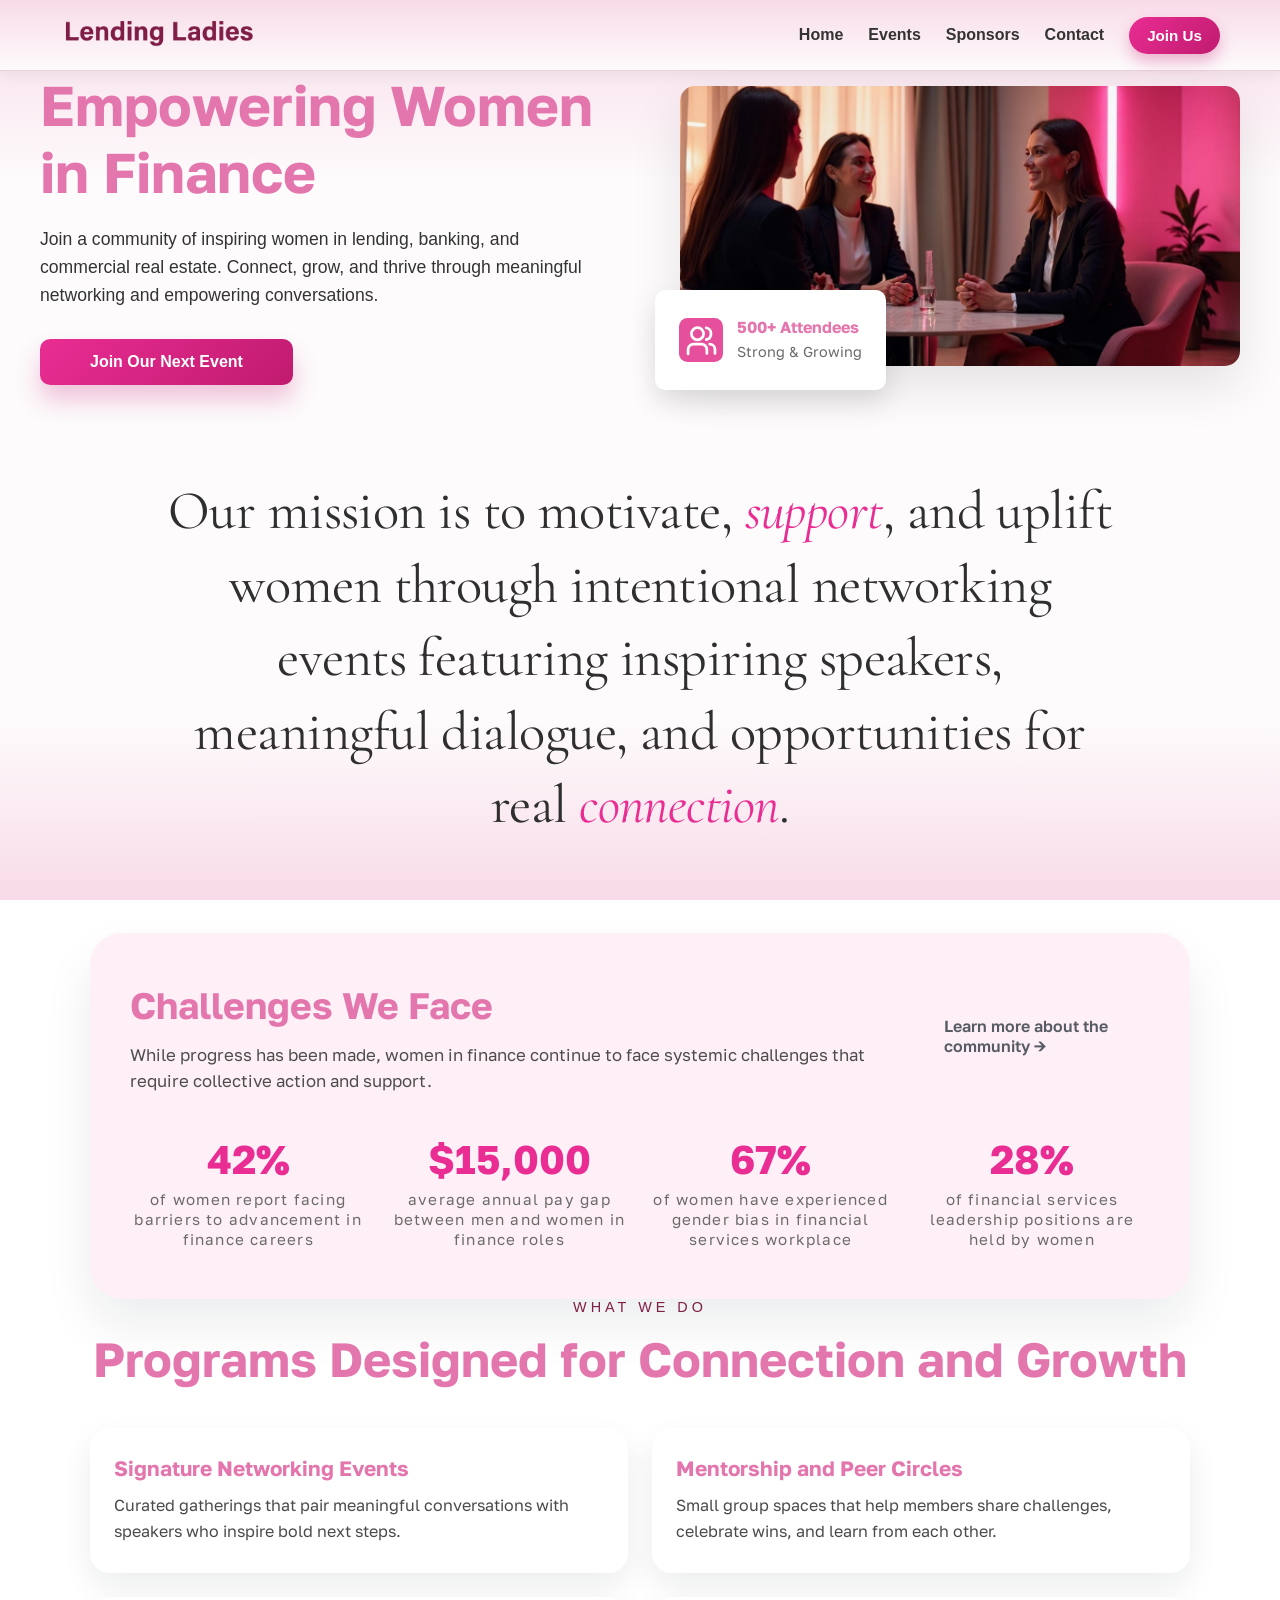
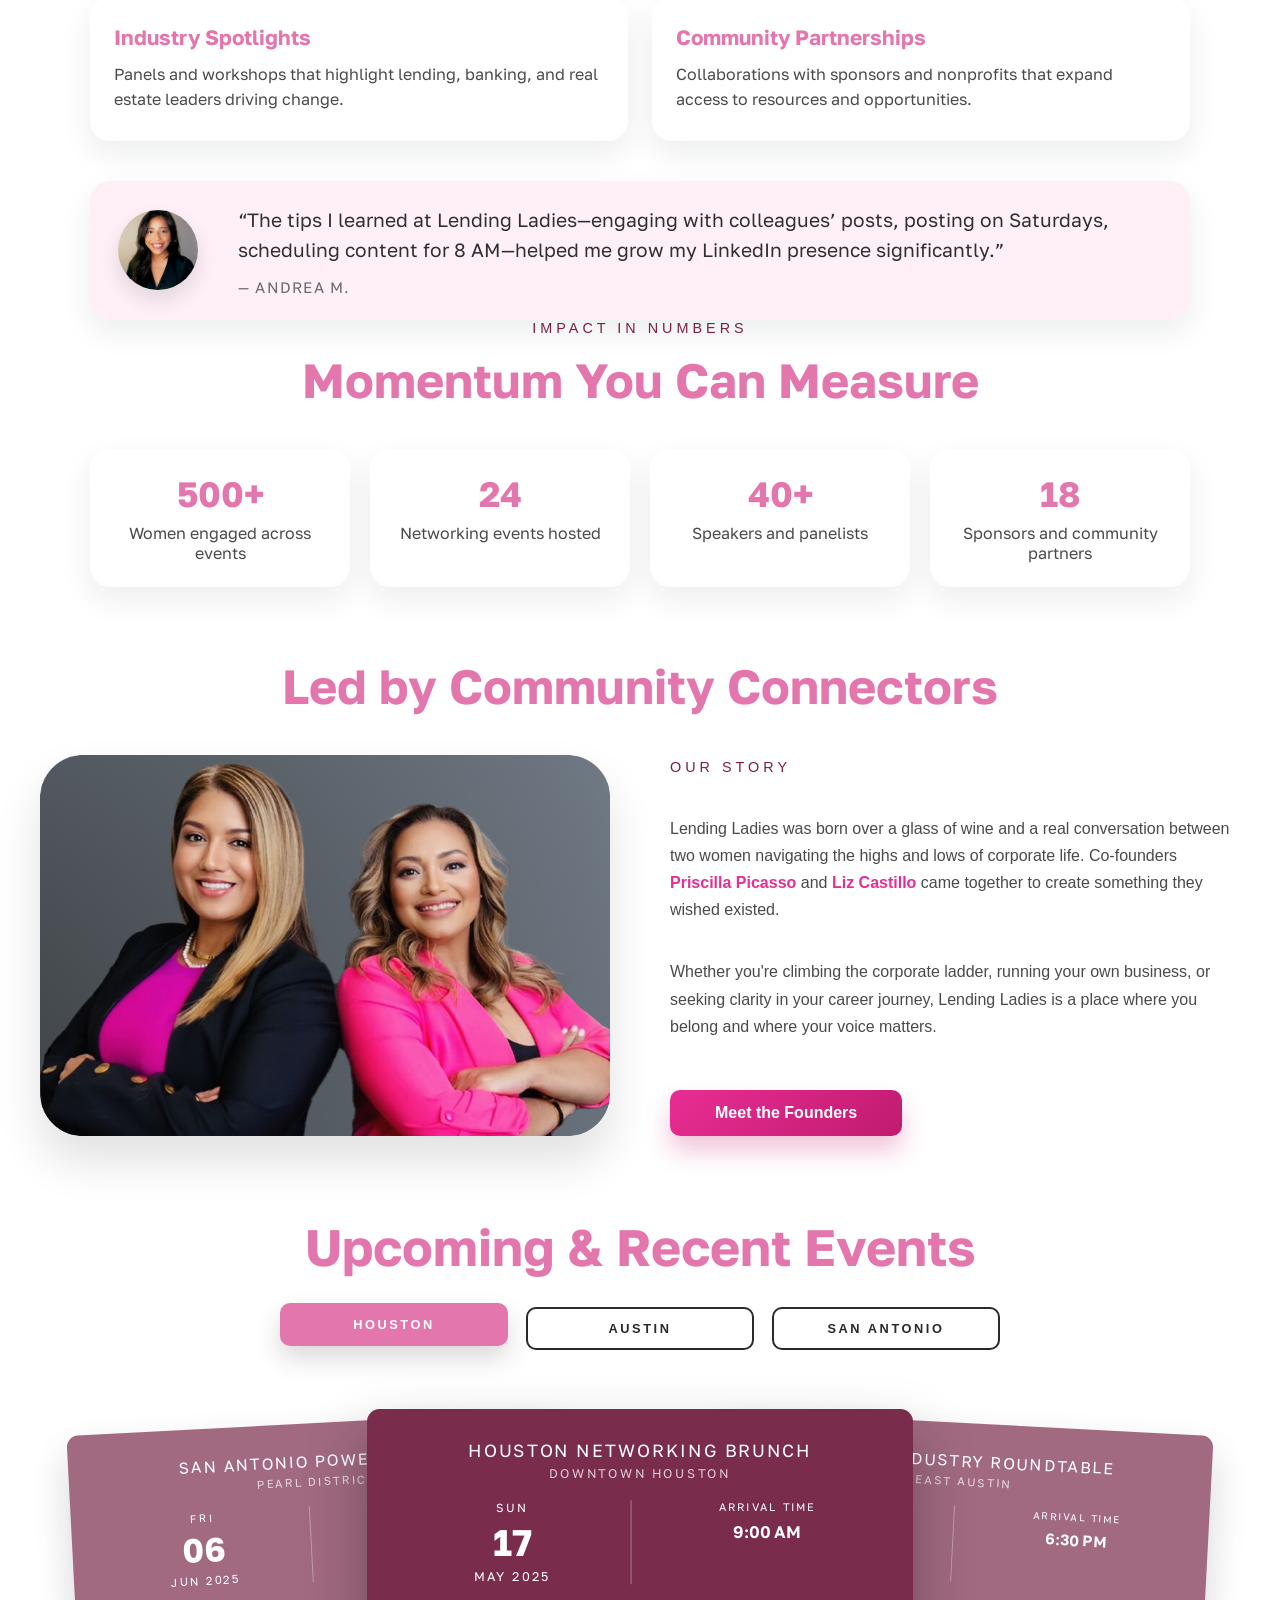
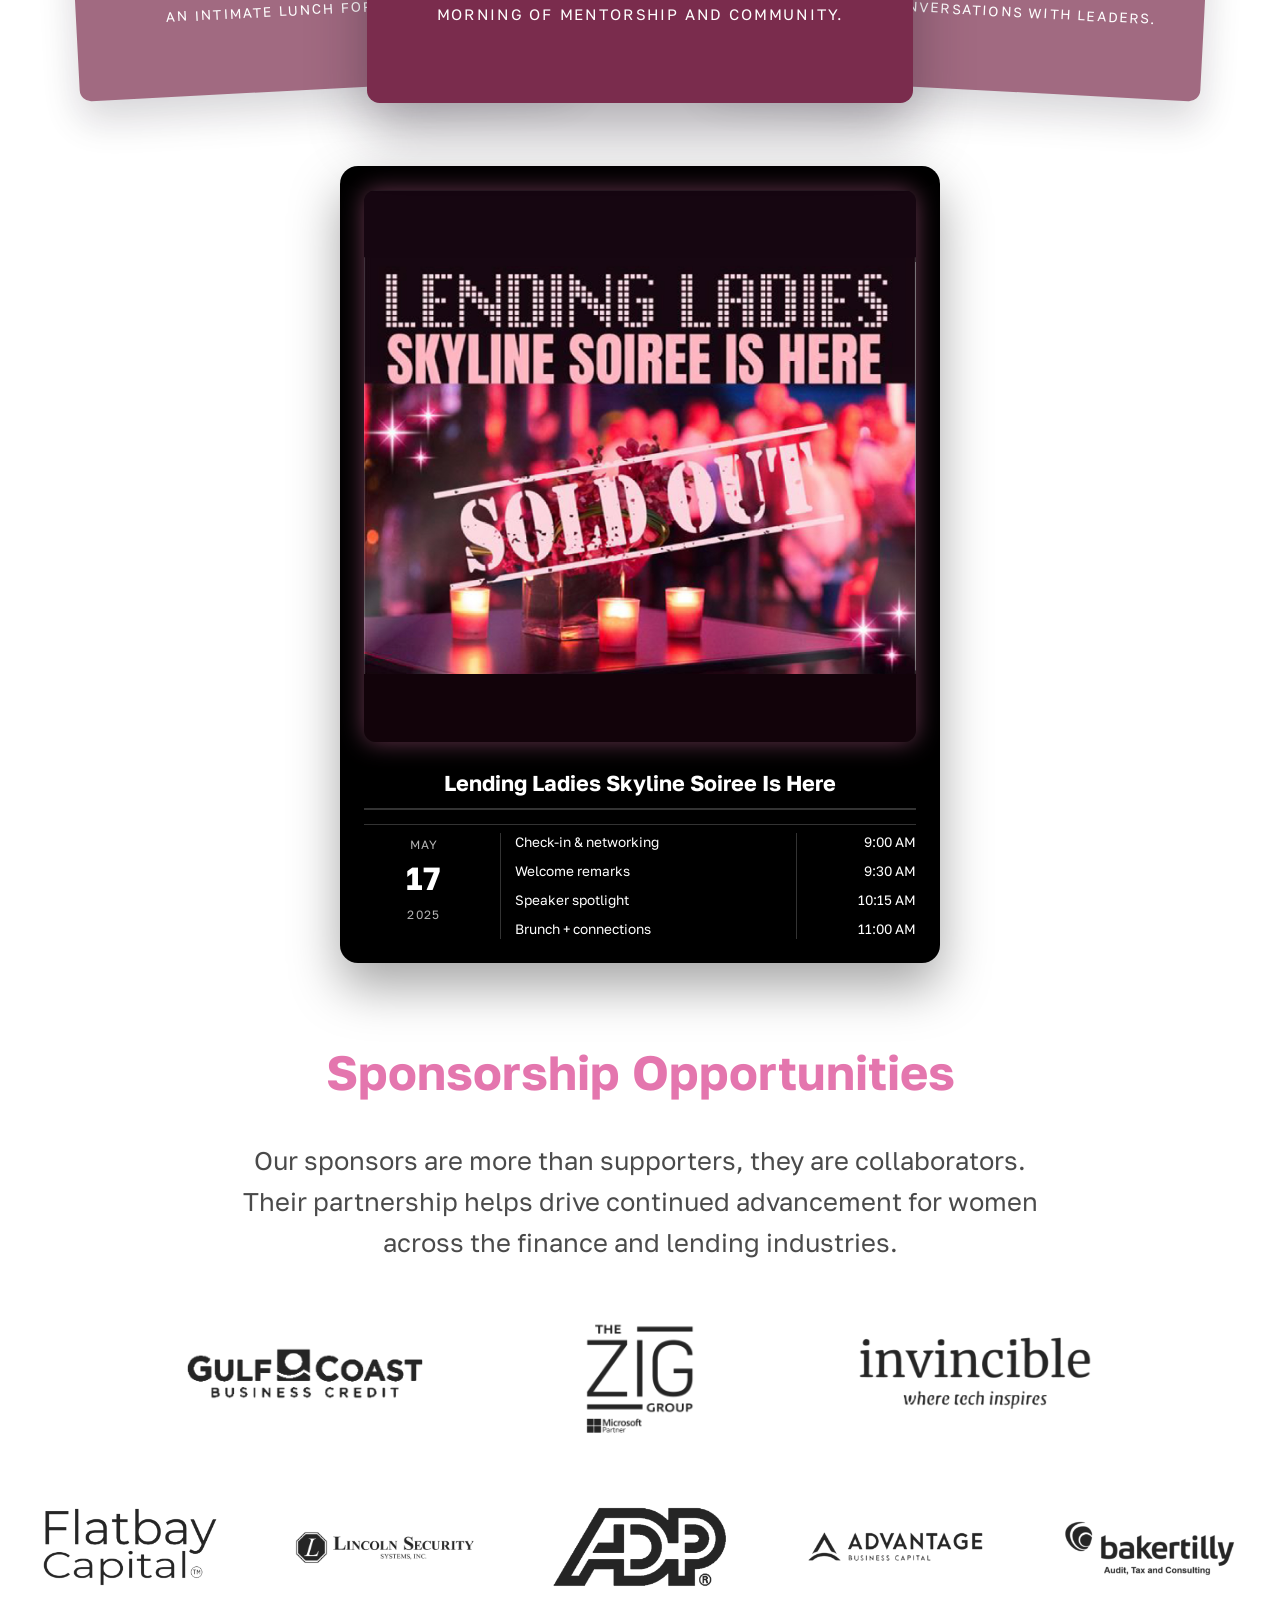
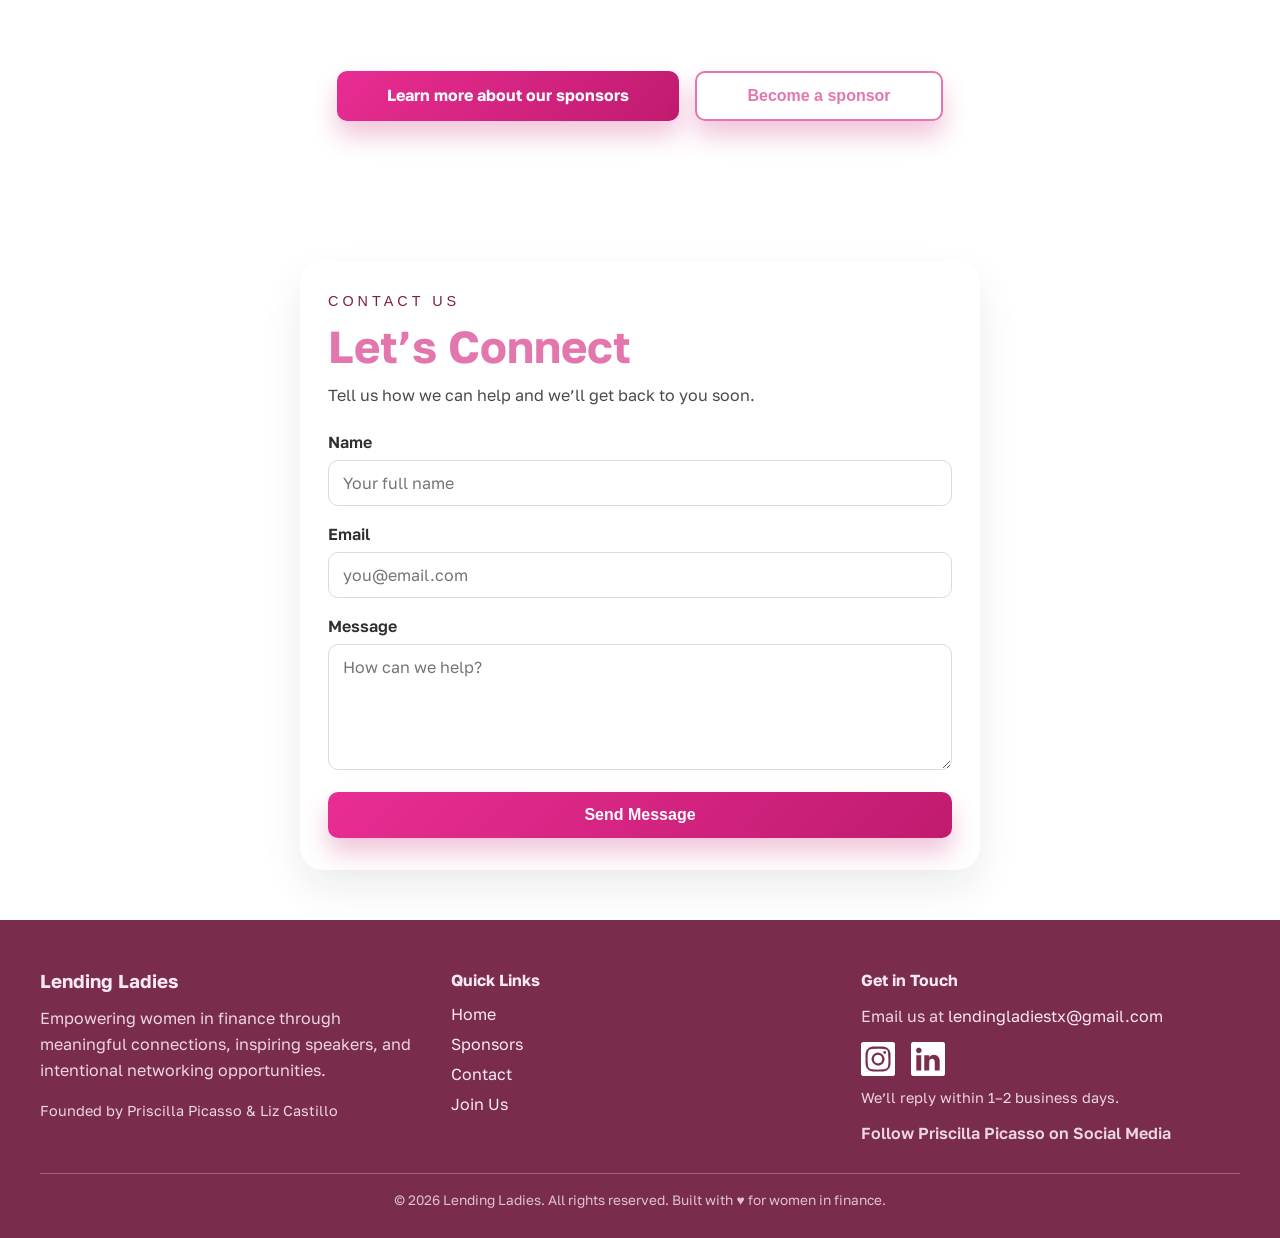
==== index.html @ af22ed0f "Ordenar y renombrar secciones" ====
<!DOCTYPE html>
<html lang="en">
<head>
    <meta charset="UTF-8">
    <meta name="viewport" content="width=device-width, initial-scale=1.0">
    
    <title>Lending Ladies TX | Empowering Women in the Lending Industry</title>
    <meta name="description" content="The #1 Organization for Women in the Lending Industry in Texas. We are a community built to elevate, support, and connect women across all areas of the lending world.">
    
    <link rel="stylesheet" href="style.css">

    <meta property="og:title" content="Lending Ladies TX | Empowering Women in the Lending Industry">
    <meta property="og:description" content="Join the #1 community built to elevate, support, and connect women across all areas of the lending world in Texas.">
    <meta property="og:type" content="website">
    <meta property="og:url" content="https://adal2025.github.io/lendingladies/">
    
    <meta property="og:image" content="https://raw.githubusercontent.com/Adal2025/lendingladies/main/img/LOGO---LENDING-LADIES---Miniatura.jpg">
    <meta property="og:image:alt" content="Logo de Lending Ladies TX">
    
    <meta name="twitter:card" content="summary_large_image">
    <meta name="twitter:title" content="Lending Ladies TX | Empowering Women in the Lending Industry">
    <meta name="twitter:description" content="Join the #1 community built to elevate, support, and connect women across all areas of the lending world in Texas.">
    <meta name="twitter:image" content="https://raw.githubusercontent.com/Adal2025/lendingladies/main/img/LOGO---LENDING-LADIES---Miniatura.jpg">

    <script src="https://www.google.com/recaptcha/api.js?onload=onRecaptchaLoad&render=explicit" async defer></script>

    <script type="application/ld+json"> {
          "@context": "https://schema.org",
  "@type": "WebSite",
  "url": "https://adal2025.github.io/lendingladies/",
  "name": "Lending Ladies TX | Empowering Women in the Lending Industry",
  "description": "The #1 Organization for Women in the Lending Industry in Texas. Join our community to elevate, support, and connect.",
  "image": "https://raw.githubusercontent.com/Adal2025/lendingladies/main/img/LOGO---LENDING-LADIES---Miniatura.jpg" }
    </script>

</head>
<body>

<header class="site-header">
    <div class="nav-container">
        <a href="#home" class="nav-logo">
            <img src="img/LOGo-Lending-Ladies-v2.png" alt="Lending Ladies" />
        </a>

        <button class="nav-toggle" aria-label="Open navigation menu" aria-expanded="false">
            <span></span>
            <span></span>
            <span></span>
        </button>

        <div class="nav-menu">
            <nav class="nav-links">
                <a href="#home">Home</a>
                <a href="lending-ladies-events.html">Events</a>
                <a href="#sponsorship-opportunities">Sponsors</a>
                <a href="#contact">Contact</a>
            </nav>
            <a href="#formModal" class="nav-cta">Join Us</a>
        </div>
    </div>
</header>

<section id="hero" class="hero-section">
    <div class="hero-secondary-container">
        <div class="hero-secondary-text">
            <h1>Empowering Women in Finance</h1>
            <p class="hero-secondary-description">
                Join a community of inspiring women in lending, banking, and commercial real estate.
                Connect, grow, and thrive through meaningful networking and empowering conversations.
            </p>
            <div class="hero-secondary-actions">
                <button class="btn-primary" id="btn-next-event">Join Our Next Event</button>
            </div>
        </div>
        <div class="hero-secondary-media">
            <img src="img/networking-event-BP4hZBoG.jpg" alt="Women networking" class="hero-secondary-image">
            <div class="hero-stat-card">
                <div class="hero-stat-icon">
                    <img src="img/icon.svg" alt="Attendees icon">
                </div>
                <div>
                    <p class="hero-stat-title">500+ Attendees</p>
                    <p class="hero-stat-subtitle">Strong &amp; Growing</p>
                </div>
            </div>
        </div>
    </div>
</section>

<section class="mission-section">
    <div class="mission-container">
        <p class="mission-statement">
            Our mission is to motivate, <span class="mission-highlight">support</span>, and uplift women through intentional networking events featuring inspiring speakers,
            meaningful dialogue, and opportunities for real <span class="mission-highlight">connection</span>.
        </p>
        <div class="mission-cards" style="display: none;">
            <div class="mission-card">
                <div class="mission-icon">
                    <svg viewBox="0 0 24 24" aria-hidden="true">
                        <path d="M12 21s-7-4.6-7-10a4 4 0 0 1 7-2.5A4 4 0 0 1 19 11c0 5.4-7 10-7 10z" />
                    </svg>
                </div>
                <h3>SUPPORT</h3>
                <p>A safe, empowering space for women to connect and grow together through shared experiences.</p>
            </div>
            <div class="mission-card">
                <div class="mission-icon">
                    <svg viewBox="0 0 24 24" aria-hidden="true">
                        <circle cx="8" cy="7" r="3" />
                        <circle cx="16" cy="7" r="3" />
                        <path d="M4 19a4 4 0 0 1 4-4h0a4 4 0 0 1 4 4" />
                        <path d="M12 19a4 4 0 0 1 4-4h0a4 4 0 0 1 4 4" />
                    </svg>
                </div>
                <h3>CONNECT</h3>
                <p>Build meaningful relationships with entrepreneurs, lenders, bankers, and real estate professionals.</p>
            </div>
            <div class="mission-card">
                <div class="mission-icon">
                    <svg viewBox="0 0 24 24" aria-hidden="true">
                        <circle cx="12" cy="12" r="8" />
                        <circle cx="12" cy="12" r="4" />
                        <circle cx="12" cy="12" r="1" />
                    </svg>
                </div>
                <h3>GROW</h3>
                <p>Advance your career through inspiring speakers, workshops, and opportunities for professional development.</p>
            </div>
        </div>
    </div>
</section>

<section class="challenges-wf-section">
    <div class="ready-card">
        <div class="ready-header">
            <div class="ready-text">
                <h2>Challenges We Face</h2>
                <p>While progress has been made, women in finance continue to face systemic challenges that require collective action and support.</p>
            </div>
            <a href="#join" class="ready-link">Learn more about the community →</a>
        </div>
        <div class="ready-stats">
            <div class="ready-stat">
                <span class="stat-number">42%</span>
                <span class="stat-label">of women report facing barriers to advancement in finance careers</span>
            </div>
            <div class="ready-stat">
                <span class="stat-number">$15,000</span>
                <span class="stat-label">average annual pay gap between men and women in finance roles</span>
            </div>
            <div class="ready-stat">
                <span class="stat-number">67%</span>
                <span class="stat-label">of women have experienced gender bias in financial services workplace</span>
            </div>
            <div class="ready-stat">
                <span class="stat-number">28%</span>
                <span class="stat-label">of financial services leadership positions are held by women</span>
            </div>
        </div>
    </div>
</section>

<section class="what-we-do-section">
    <div class="services-container">
        <p class="eyebrow">WHAT WE DO</p>
        <h2 class="services-title">Programs Designed for Connection and Growth</h2>
        <div class="services-grid">
            <div class="service-card">
                <h3 class="service-title">Signature Networking Events</h3>
                <p class="service-text">
                    Curated gatherings that pair meaningful conversations with speakers who inspire bold next steps.
                </p>
            </div>
            <div class="service-card">
                <h3 class="service-title">Mentorship and Peer Circles</h3>
                <p class="service-text">
                    Small group spaces that help members share challenges, celebrate wins, and learn from each other.
                </p>
            </div>
            <div class="service-card">
                <h3 class="service-title">Industry Spotlights</h3>
                <p class="service-text">
                    Panels and workshops that highlight lending, banking, and real estate leaders driving change.
                </p>
            </div>
            <div class="service-card">
                <h3 class="service-title">Community Partnerships</h3>
                <p class="service-text">
                    Collaborations with sponsors and nonprofits that expand access to resources and opportunities.
                </p>
            </div>
        </div>
        <div class="impact-quote">
            <img src="img/Andrea Martinez.jpg" alt="Andrea M." class="impact-quote-avatar">
            <div class="impact-quote-body">
                <p class="impact-quote-text">
                    “The tips I learned at Lending Ladies—engaging with colleagues’ posts, posting on Saturdays, scheduling content for 8 AM—helped me grow my LinkedIn presence significantly.”
                </p>
                <p class="impact-quote-author">— Andrea M.</p>
            </div>
        </div>
    </div>
</section>

<section class="impact-in-numbers-section">
    <div class="impact-container">
        <p class="eyebrow">IMPACT IN NUMBERS</p>
        <h2 class="impact-title">Momentum You Can Measure</h2>
        <div class="impact-grid">
            <div class="impact-card">
                <p class="impact-number">500+</p>
                <p class="impact-label">Women engaged across events</p>
            </div>
            <div class="impact-card">
                <p class="impact-number">24</p>
                <p class="impact-label">Networking events hosted</p>
            </div>
            <div class="impact-card">
                <p class="impact-number">40+</p>
                <p class="impact-label">Speakers and panelists</p>
            </div>
            <div class="impact-card">
                <p class="impact-number">18</p>
                <p class="impact-label">Sponsors and community partners</p>
            </div>
        </div>
    </div>
</section>

<section class="story-section">
    <h2 class="services-title">Led by Community Connectors</h2>
    <div class="story-container">
        <div class="story-media">
            <img src="img/Ima-box-1.png" alt="Founders connecting over a toast">
        </div>
        <div class="story-content">
            <p class="eyebrow">OUR STORY</p>
            <p>
                Lending Ladies was born over a glass of wine and a real conversation between two women navigating the highs and lows of corporate life.
                Co-founders <span class="highlight">Priscilla Picasso</span> and <span class="highlight">Liz Castillo</span> came together to create something they wished existed.
            </p>
            <p>
                Whether you're climbing the corporate ladder, running your own business, or seeking clarity in your career journey,
                Lending Ladies is a place where you belong and where your voice matters.
            </p>
            <button class="btn-primary story-btn" id="btn-meet-founders">
                Meet the Founders
            </button>
        </div>
    </div>
</section>

<section id="events" class="upcoming-events-section">
    <div class="city-tabs-header">
        <h2 class="city-tabs-title">Upcoming &amp; Recent Events</h2>
    </div>
    <div class="city-tabs-controls" role="tablist" aria-label="City events">
        <button class="city-tab active" type="button" role="tab" aria-selected="true" data-city="houston" data-post="img/Skyline-Soiree-Post.jpg" data-post-alt="Skyline Soiree post" data-title="Lending Ladies Skyline Soiree Is Here" data-month="MAY" data-day="17" data-year="2025" data-agenda="Check-in & networking|Welcome remarks|Speaker spotlight|Brunch + connections" data-times="9:00 AM|9:30 AM|10:15 AM|11:00 AM">Houston</button>
        <button class="city-tab" type="button" role="tab" aria-selected="false" data-city="austin" data-post="img/Skyline-Soiree-Post.jpg" data-post-alt="Skyline Soiree post" data-title="Austin Industry Roundtable" data-month="MAY" data-day="21" data-year="2025" data-agenda="Doors open|Panel kickoff|Audience Q&A|Networking mixer" data-times="6:00 PM|6:30 PM|7:15 PM|8:00 PM">Austin</button>
        <button class="city-tab" type="button" role="tab" aria-selected="false" data-city="san-antonio" data-post="img/Skyline-Soiree-Post.jpg" data-post-alt="Skyline Soiree post" data-title="San Antonio Power Lunch" data-month="JUN" data-day="06" data-year="2025" data-agenda="Welcome toast|Featured talk|Power lunch|Connection circle" data-times="12:00 PM|12:20 PM|12:45 PM|1:30 PM">San Antonio</button>
    </div>
    <div class="city-ticket-stage" aria-live="polite">
        <div class="city-ticket-stack">
            <article class="city-ticket-card is-active" data-city="houston">
                <div class="ticket-header">
                    <p class="ticket-venue">Houston Networking Brunch</p>
                    <p class="ticket-address">Downtown Houston</p>
                </div>
                <div class="ticket-details">
                    <div class="ticket-date">
                        <p class="ticket-day">SUN</p>
                        <p class="ticket-number">17</p>
                        <p class="ticket-month">MAY 2025</p>
                    </div>
                    <div class="ticket-time">
                        <p class="ticket-time-label">ARRIVAL TIME</p>
                        <p class="ticket-time-value">9:00 AM</p>
                    </div>
                </div>
                <div class="ticket-footer">
                    <p class="ticket-title">Morning of mentorship and community.</p>
                </div>
            </article>
            <article class="city-ticket-card is-right" data-city="austin">
                <div class="ticket-header">
                    <p class="ticket-venue">Austin Industry Roundtable</p>
                    <p class="ticket-address">East Austin</p>
                </div>
                <div class="ticket-details">
                    <div class="ticket-date">
                        <p class="ticket-day">WED</p>
                        <p class="ticket-number">21</p>
                        <p class="ticket-month">MAY 2025</p>
                    </div>
                    <div class="ticket-time">
                        <p class="ticket-time-label">ARRIVAL TIME</p>
                        <p class="ticket-time-value">6:30 PM</p>
                    </div>
                </div>
                <div class="ticket-footer">
                    <p class="ticket-title">Panel-driven conversations with leaders.</p>
                </div>
            </article>
            <article class="city-ticket-card is-left" data-city="san-antonio">
                <div class="ticket-header">
                    <p class="ticket-venue">San Antonio Power Lunch</p>
                    <p class="ticket-address">Pearl District</p>
                </div>
                <div class="ticket-details">
                    <div class="ticket-date">
                        <p class="ticket-day">FRI</p>
                        <p class="ticket-number">06</p>
                        <p class="ticket-month">JUN 2025</p>
                    </div>
                    <div class="ticket-time">
                        <p class="ticket-time-label">ARRIVAL TIME</p>
                        <p class="ticket-time-value">12:00 PM</p>
                    </div>
                </div>
                <div class="ticket-footer">
                    <p class="ticket-title">An intimate lunch for referrals.</p>
                </div>
            </article>
        </div>
    </div>
    <div class="city-post">
        <div class="city-post-card">
            <div class="city-post-poster">
                <img src="img/Skyline-Soiree-Post.jpg" alt="Skyline Soiree post" class="city-post-image">
            </div>
            <div class="city-post-title-wrap">
                <h3 class="city-post-title">Lending Ladies Skyline Soiree Is Here</h3>
                <span class="city-post-divider" aria-hidden="true"></span>
            </div>
            <div class="city-post-schedule">
                <div class="city-post-date">
                    <span class="city-post-month">MAY</span>
                    <span class="city-post-day">17</span>
                    <span class="city-post-year">2025</span>
                </div>
                <ul class="city-post-agenda">
                    <li>Check-in &amp; networking</li>
                    <li>Welcome remarks</li>
                    <li>Speaker spotlight</li>
                    <li>Brunch + connections</li>
                </ul>
                <ul class="city-post-times">
                    <li>9:00 AM</li>
                    <li>9:30 AM</li>
                    <li>10:15 AM</li>
                    <li>11:00 AM</li>
                </ul>
            </div>
        </div>
    </div>
</section>

<section id="sponsorship-opportunities" class="sponsor-opps-section">
    <div class="sponsor-opps-container">
        <h2 class="services-title">Sponsorship Opportunities</h2>
        <p class="sponsor-opps-text">
            Our sponsors are more than supporters, they are collaborators. Their partnership helps drive continued advancement for women across the finance and lending industries.
        </p>
        <div class="sponsor-opps-logos">
            <div class="sponsor-opps-row sponsor-opps-row-primary">
                <img src="img/Gulf-Coast---BN-ok.png" alt="Gulf Coast Business Credit logo">
                <img src="img/The-zig---BN-ok.png" alt="The Sig Group logo">
                <img src="img/Invincible--BN.png" alt="Invincible Spaces logo">
            </div>
            <div class="sponsor-opps-row sponsor-opps-row-secondary">
                <img src="img/Flatbay---BN-ok.png" alt="Flatbay logo">
                <img src="img/Lincoln-Security-Horizontal-BN.png" alt="Lincoln Security Systems LLC Logo">
                <img src="img/ADP---BN-ok.png" alt="ADP logo">
                <img src="img/Advantage---BN-ok.png" alt="Advantage logo">
                <img src="img/Bakertilly---BN.png" alt="Bakertily logo">
            </div>
        </div>
        <div class="sponsor-opps-actions">
            <a class="btn-primary" href="#sponsors">Learn more about our sponsors</a>
            <button class="btn-primary sponsor-opps-btn-outline" type="button" id="btn-sponsor-opps">
                Become a sponsor
            </button>
        </div>
    </div>
</section>

<section id="contact" class="contact-section">
    <div class="contact-container">
        <div class="contact-card contact-form-card">
            <p class="eyebrow">CONTACT US</p>
            <h2 class="contact-title">Let’s Connect</h2>
            <p class="contact-subtitle">
                Tell us how we can help and we’ll get back to you soon.
            </p>
            <form id="contactForm" action="https://formspree.io/f/mwvvpvlb" method="POST">
                <input type="hidden" name="form_type" value="contact">
                <div class="contact-field">
                    <label for="contact-name">Name</label>
                    <input type="text" id="contact-name" name="name" placeholder="Your full name" required>
                </div>
                <div class="contact-field">
                    <label for="contact-email">Email</label>
                    <input type="email" id="contact-email" name="email" placeholder="you@email.com" required>
                </div>
                <div class="contact-field">
                    <label for="contact-message">Message</label>
                    <textarea id="contact-message" name="message" rows="5" placeholder="How can we help?" required></textarea>
                </div>
                <div class="contact-field">
                    <div id="recaptcha-contact" class="recaptcha-container g-recaptcha"></div>
                </div>
                <button type="submit" class="btn-primary">Send Message</button>
                <p class="form-status" role="status" aria-live="polite"></p>
            </form>
    </div>
</section>

<footer class="site-footer">
    <div class="site-footer-inner">
        <div class="site-footer-col">
            <h3>Lending Ladies</h3>
            <p>
                Empowering women in finance through meaningful connections,
                inspiring speakers, and intentional networking opportunities.
            </p>
            <p class="site-footer-founded">Founded by Priscilla Picasso &amp; Liz Castillo</p>
        </div>
        <div class="site-footer-col">
            <h4>Quick Links</h4>
            <ul class="site-footer-links">
                <li><a href="#hero">Home</a></li>
                <li><a href="#sponsorship-opportunities">Sponsors</a></li>
                <li><a href="#contact">Contact</a></li>
                <li><a href="#formModal" class="open-form-modal">Join Us</a></li>
            </ul>
        </div>
        <div class="site-footer-col">
            <h4>Get in Touch</h4>
            <p>Email us at <a href="mailto:lendingladiestx@gmail.com">lendingladiestx@gmail.com</a></p>
            <div class="site-footer-socials">
                <a href="https://www.instagram.com/pris_picasso/?hl=en" target="_blank" rel="noopener noreferrer">
                    <img src="img/Icons-social---instagram-white.png" alt="Instagram">
                </a>
                <a href="https://www.linkedin.com/in/priscilla-picasso-7976128b/" target="_blank" rel="noopener noreferrer">
                    <img src="img/Icons-social---LinkedIn-white.png" alt="LinkedIn">
                </a>
            </div>
            <p class="site-footer-note">We’ll reply within 1–2 business days.</p>
            <p class="site-footer-follow">Follow Priscilla Picasso on Social Media</p>
        </div>
    </div>
    <div class="site-footer-bottom">
        <span>© 2026 Lending Ladies. All rights reserved. Built with ♥ for women in finance.</span>
    </div>
</footer>

<div id="formModal" class="modal">
    <div class="modal-content form-modal-content">
        <span class="close-btn">&times;</span>
        <h2 class="form-main-title">JOIN OUR EMAIL LIST</h2>
        
        <form id="joinForm" action="https://formspree.io/f/mwvvpvlb" method="POST">
            <div class="form-group">
                <label for="fname">First Name:</label>
                <input type="text" id="fname" name="firstname" placeholder="Enter your first name" required>
            </div>

            <div class="form-group">
                <label for="lname">Last Name:</label>
                <input type="text" id="lname" name="lastname" placeholder="Enter your last name" required>
            </div>

            <div class="form-group">
                <label for="email">Email Address:</label>
                <input type="email" id="email" name="email" placeholder="Enter your email address" required>
            </div>

            <div class="form-group">
                <label for="tel">Telephone: (Optional)</label>
                <input type="tel" id="tel" name="telephone" placeholder="Enter your phone number">
            </div>

            <div class="form-group">
                <div id="recaptcha-join" class="recaptcha-container g-recaptcha"></div>
            </div>

            <button type="submit" class="btn-subscribe">Subscribe</button>
            <p class="form-status" role="status" aria-live="polite"></p>
        </form>
    </div>
</div>

<script src="script.js"></script>
</body>
</html>
---- style.css ----
@import url('https://fonts.googleapis.com/css2?family=Cormorant+Garamond:ital,wght@0,400;0,700;1,400;1,700&family=Golos+Text:wght@400;500;600;700&display=swap');

/* ============================================== */
/* ====== ESTILOS GLOBALES Y MOBILE-FIRST ====== */
/* ============================================== */

* {
    box-sizing: border-box;
    margin: 0;
    padding: 0;
}

body {
    font-family: 'Golos Text', 'Cormorant Garamond', serif;
    background-color: #f9f6f7;
    background: linear-gradient(
        180deg,
        #f8dbe8 0%,
        #fdfbfc 20%,
        #fdfbfc 80%,
        #f8dbe8 100%
    );
    background-attachment: fixed;
}

h1,
h2,
h3,
h4,
h5,
h6 {
    font-family: 'Cormorant Garamond', serif;
    color: #e476ae;
}

.hidden {
    display: none;
}

#home {
    display: none;
}

/* ============================================== */
/* ====== CABECERA Y NAVEGACIÓN PRINCIPAL ======= */
/* ============================================== */
.site-header {
    position: sticky;
    top: 0;
    background: linear-gradient(180deg, #f8dbe8 0%, #fdfbfc 100%);
    z-index: 100;
    border-bottom: 1px solid rgba(0, 0, 0, 0.05);
    box-shadow: 0 5px 15px rgba(0, 0, 0, 0.05);
}

.nav-container {
    max-width: 1200px;
    margin: 0 auto;
    padding: 15px 20px;
    display: flex;
    align-items: center;
    justify-content: space-between;
    gap: 20px;
    font-family: Arial, sans-serif;
    position: relative;
}

.nav-logo {
    font-weight: 700;
    color: #C01B6F;
    text-decoration: none;
    font-size: 1.1rem;
}

.nav-logo img {
    height: 35px;
    width: auto;
    }

.nav-menu {
    position: absolute;
    top: 100%;
    left: 0;
    right: 0;
    background: transparent;
    padding: 20px;
    display: none;
    flex-direction: column;
    gap: 20px;
    border-bottom: 1px solid rgba(0, 0, 0, 0.05);
}

.nav-menu.open {
    display: flex;
}

.nav-links {
    display: flex;
    flex-direction: column;
    gap: 15px;
}

.nav-links a {
    text-decoration: none;
    color: #333;
    font-weight: 600;
    font-size: 1rem;
    background: transparent;
}

.nav-links a:hover {
    color: #C01B6F;
}

.nav-cta {
    background: linear-gradient(135deg, #E92D93, #C01B6F);
    color: #fff;
    text-decoration: none;
    padding: 12px 20px;
    border-radius: 999px;
    font-weight: bold;
    font-size: 1rem;
    text-align: center;
    box-shadow: 0 8px 15px rgba(201, 27, 111, 0.3);
}

.nav-cta:hover {
    filter: brightness(1.05);
}

.nav-toggle {
    background: transparent;
    border: none;
    display: flex;
    flex-direction: column;
    gap: 4px;
    cursor: pointer;
    padding: 5px;
}

.nav-toggle span {
    display: block;
    width: 22px;
    height: 2px;
    background-color: #C01B6F;
    transition: transform 0.3s ease, opacity 0.3s ease;
}

.nav-toggle.open span:nth-child(1) {
    transform: translateY(6px) rotate(45deg);
}

.nav-toggle.open span:nth-child(2) {
    opacity: 0;
}

.nav-toggle.open span:nth-child(3) {
    transform: translateY(-6px) rotate(-45deg);
}

@media (min-width: 768px) {
    .nav-toggle {
        display: none;
    }

    .nav-menu {
        position: static;
        display: flex !important;
        align-items: center;
        flex-direction: row;
        gap: 25px;
        padding: 0;
        border: none;
    }

    .nav-links {
        flex-direction: row;
        gap: 25px;
    }

    .nav-cta {
        font-size: 0.95rem;
        padding: 10px 18px;
    }
}

/* ============================================== */
/* ====== ESPACIADO UNIFICADO PARA SECCIONES ====== */
/* ============================================== */
.intro-section,
.card-feature-section,
.rsvp-section,
.sponsors-section,
.secondary-sponsors-section,
.social-media-section,
.contact-section {
    padding: 20px 20px; /* Espaciado base para móvil */
}


/* ============================================== */
/* ====== 1. INTRO SECTION ====== */
/* ============================================== */
/* Base (Móvil) */
.intro-container {
    display: flex;
    flex-direction: column;
    align-items: center;
    text-align: center;
    gap: 30px;
}
.column-left {
    display: flex;
    flex-direction: column;
    align-items: center;
    justify-content: center;
    text-align: center;
}
.logo { max-width: 50%; height: auto; }
.tagline-box { margin-top: 20px; }
.tagline-box p { font-size: 2.8rem; font-weight: bold; font-style: italic; }
.pink-text { color: #E92D93; }
.black-text { color: black; }
.photo-image { max-width: 130%; height: auto; border-radius: 8px; }

/* Desktop y más grandes */
@media (min-width: 768px) {
    .intro-section,
    .card-feature-section,
    .rsvp-section,
    .sponsors-section,
    .secondary-sponsors-section,
    .social-media-section,
    .contact-section {
        padding: 50px 20px; /* Aumentamos padding para desktop */
    }

    .intro-container {
        flex-direction: row;
        gap: 60px;
        max-width: 1400px;
        margin: 0 auto;
    }
    .column-left { flex: 0.9; }
    .column-right { flex: 1.1; }
    .logo { max-width: 40%; }
    .tagline-box { margin-top: 50px; }
    .tagline-box p { font-size: 5rem; }
}

/* ============================================== */
/* ====== 1B. HERO SECUNDARIO ====== */
/* ============================================== */
.hero-secondary-section {
    background: transparent;
    padding: 60px 20px;
}

.hero-secondary-container {
    max-width: 1200px;
    margin: 0 auto;
    display: flex;
    flex-direction: column;
    gap: 80px;
}

.hero-secondary-text {
    text-align: center;
}

.eyebrow {
    text-transform: uppercase;
    letter-spacing: 4px;
    color: #7f1e45;
    font-size: 0.9rem;
    font-family: Arial, sans-serif;
    margin-bottom: 15px;
}

.hero-secondary-text h1 {
    font-size: 2.8rem;
    color: #e476ae;
    margin-bottom: 20px;
    font-family: 'Golos Text', sans-serif;
    font-weight: 700;
    text-transform: none;
}

.hero-secondary-description {
    font-family: Arial, sans-serif;
    font-size: 1.1rem;
    color: #333;
    line-height: 1.6;
}

.hero-secondary-actions {
    margin-top: 30px;
    display: flex;
    flex-direction: column;
    gap: 15px;
}

.btn-primary,
.btn-secondary {
    border-radius: 10px;
    padding: 14px 50px;
    font-size: 1rem;
    font-weight: bold;
    border: none;
    cursor: pointer;
    transition: transform 0.2s ease, box-shadow 0.2s ease;
}

.btn-primary {
    background: linear-gradient(135deg, #E92D93, #C01B6F);
    color: #fff;
    box-shadow: 0 15px 25px rgba(201, 27, 111, 0.25);
}

.btn-secondary {
    background: #fff;
    color: #C01B6F;
    border: 2px solid #F5A6CB;
}

.btn-primary:hover,
.btn-secondary:hover {
    transform: translateY(-2px);
}

.hero-secondary-media {
    position: relative;
}

.hero-secondary-image {
    width: 100%;
    border-radius: 15px;
    box-shadow: 0 20px 50px rgba(0, 0, 0, 0.1);
}

.hero-stat-card {
    position: absolute;
    bottom: -20px;
    left: -25px;
    background: #fff;
    border-radius: 10px;
    box-shadow: 0 12px 28px rgba(0, 0, 0, 0.12);
    padding: 28px 24px;
    display: flex;
    align-items: center;
    gap: 14px;
    font-family: 'Golos Text', sans-serif;
}

.hero-stat-icon {
    width: 44px;
    height: 44px;
    border-radius: 12px;
    background: transparent;
    color: #230443;
    display: flex;
    align-items: center;
    justify-content: center;
    font-size: 1.4rem;
    box-shadow: none;
}

.hero-stat-icon svg,
.hero-stat-icon img {
    width: 100%;
    height: 100%;
    fill: currentColor;
    display: block;
}

.hero-stat-title {
    font-weight: 700;
    color: #e476ae;
    margin: 0;
    line-height: 1.2;
}

.hero-stat-subtitle {
    color: #6b6b6b;
    margin: 6px 0 0;
    font-size: 0.9rem;
    line-height: 1.3;
}

@media (min-width: 992px) {
    .hero-secondary-container {
        flex-direction: row;
        align-items: center;
    }

    .hero-secondary-text {
        flex: 1;
        text-align: left;
    }

    .hero-secondary-text h1 {
        font-size: 3.5rem;
    }

    .hero-secondary-actions {
        flex-direction: row;
        align-items: center;
    }

    .hero-secondary-media {
        flex: 1;
    }
}

/* ============================================== */
/* ====== 1C. OUR STORY ====== */
/* ============================================== */
.story-section {
    background-color: transparent;
    padding: 70px 20px;
}

.story-section .services-title {
    max-width: 1100px;
    margin: 0 auto 40px;
    text-align: center;
    font-family: 'Golos Text', sans-serif;
}

.story-container {
    max-width: 1200px;
    margin: 0 auto;
    display: flex;
    flex-direction: column;
    gap: 30px;
    align-items: flex-start;
}

.story-media {
    display: flex;
    height: 100%;
}

.story-media img {
    width: 100%;
    height: 100%;
    object-fit: cover;
    border-radius: 40px;
    box-shadow: 0 25px 45px rgba(0, 0, 0, 0.12);
    display: block;
}

.story-content {
    font-family: Arial, sans-serif;
    color: #4a4a4a;
    text-align: left;
    display: flex;
    flex-direction: column;
    height: 100%;
}

.story-content .eyebrow {
    margin-top: 0;
}

.story-content h2 {
    font-size: 2.4rem;
    color: #e476ae;
    margin-bottom: 15px;
}

.story-content p {
    line-height: 1.7;
    margin-bottom: 35px;
}

.story-content .highlight {
    color: #E92D93;
    font-weight: 700;
}

.story-btn {
    margin-top: auto;
    padding: 14px 45px;
    border: none;
    align-self: flex-start;
    width: auto;
}

/* ============================================== */
/* ====== 1D. CITY TABS ====== */
/* ============================================== */
.city-tabs-section {
    background: transparent;
    padding: 80px 20px 100px;
}

.city-tabs-header {
    max-width: 900px;
    margin: 0 auto 30px;
    text-align: center;
}

.city-tabs-title {
    font-size: clamp(2.2rem, 4vw, 3.2rem);
    margin: 10px 0 0;
    font-family: 'Golos Text', sans-serif;
}

.city-tabs-controls {
    display: grid;
    grid-template-columns: repeat(3, minmax(0, 1fr));
    gap: 18px;
    max-width: 720px;
    margin: 0 auto 36px;
}

.city-tab {
    border: 2px solid #2d2a26;
    border-radius: 10px;
    padding: 12px 16px;
    background: #ffffff;
    color: #2d2a26;
    font-size: 0.8rem;
    letter-spacing: 0.2em;
    text-transform: uppercase;
    font-weight: 700;
    cursor: pointer;
    transition: transform 0.25s ease, box-shadow 0.25s ease;
}

.city-tab.active {
    transform: translateY(-4px);
    box-shadow: 0 12px 24px rgba(45, 42, 38, 0.18);
    background: #e476ae;
    color: #ffffff;
    border: none;
}

.city-ticket-stage {
    max-width: 1400px;
    margin: 0 auto 40px;
    position: relative;
    padding: 10px;
}

.city-ticket-stack {
    position: relative;
    height: 320px;
    display: flex;
    align-items: center;
    justify-content: center;
}

.city-ticket-card {
    position: absolute;
    width: min(520px, 94vw);
    background: #7A2C4D;
    color: #ffffff;
    border-radius: 12px;
    box-shadow: 0 20px 40px rgba(28, 20, 34, 0.25);
    padding: 30px 26px;
    min-height: 280px;
    text-align: center;
    transition: transform 0.35s ease, opacity 0.35s ease, box-shadow 0.35s ease;
    opacity: 0.7;
}


.city-ticket-card.is-active {
    transform: translateX(0) scale(1.05);
    z-index: 3;
    opacity: 1;
    box-shadow: 0 28px 55px rgba(28, 20, 34, 0.35);
}

.city-ticket-card.is-left {
    transform: translateX(-320px) scale(0.95) rotate(-3deg);
    z-index: 1;
}

.city-ticket-card.is-right {
    transform: translateX(320px) scale(0.95) rotate(3deg);
    z-index: 1;
}

.ticket-header {
    margin-bottom: 18px;
}

.ticket-venue {
    font-size: 1.05rem;
    letter-spacing: 0.12em;
    text-transform: uppercase;
    margin-bottom: 4px;
}

.ticket-address {
    font-size: 0.75rem;
    letter-spacing: 0.18em;
    text-transform: uppercase;
    opacity: 0.75;
}

.ticket-details {
    display: grid;
    grid-template-columns: 1fr 1fr;
    gap: 16px;
    margin-bottom: 20px;
}

.ticket-date {
    border-right: 1px solid rgba(255, 255, 255, 0.35);
}

.ticket-day {
    letter-spacing: 0.22em;
    font-size: 0.7rem;
    text-transform: uppercase;
    margin-bottom: 6px;
}

.ticket-number {
    font-size: 2.2rem;
    font-weight: 700;
    margin-bottom: 4px;
}

.ticket-month {
    font-size: 0.75rem;
    letter-spacing: 0.18em;
    text-transform: uppercase;
}

.ticket-time-label {
    font-size: 0.65rem;
    letter-spacing: 0.18em;
    text-transform: uppercase;
    margin-bottom: 8px;
}

.ticket-time-value {
    font-size: 1rem;
    font-weight: 600;
}

.ticket-title {
    font-size: 0.9rem;
    letter-spacing: 0.12em;
    text-transform: uppercase;
}

.city-post {
    max-width: 720px;
    margin: 0 auto;
    display: flex;
    justify-content: center;
}

.city-post-card {
    width: min(600px, 94vw);
    background: #000000;
    border-radius: 18px;
    padding: 24px;
    box-shadow: 0 24px 50px rgba(0, 0, 0, 0.35);
}

.city-post-poster {
    border-radius: 12px;
    overflow: hidden;
    background: #111111;
    box-shadow: 0 0 24px rgba(228, 118, 174, 0.45);
}

.city-post-image {
    width: 100%;
    display: block;
    object-fit: cover;
    aspect-ratio: 1 / 1;
}

.city-post-title-wrap {
    margin: 28px 0 14px;
    text-align: center;
}

.city-post-title {
    font-size: 1.35rem;
    color: #ffffff;
    font-family: 'Golos Text', sans-serif;
}

.city-post-divider {
    display: block;
    height: 2px;
    width: 100%;
    margin-top: 12px;
    background: rgba(255, 255, 255, 0.2);
}

.city-post-schedule {
    display: grid;
    grid-template-columns: 120px 1fr 120px;
    gap: 16px;
    padding-top: 8px;
    border-top: 1px solid rgba(255, 255, 255, 0.2);
    color: #ffffff;
    font-family: 'Golos Text', sans-serif;
}

.city-post-date {
    text-align: center;
    text-transform: uppercase;
    letter-spacing: 0.08em;
    color: rgba(255, 255, 255, 0.7);
}

.city-post-month {
    font-size: 0.75rem;
}

.city-post-day {
    display: block;
    font-size: 2rem;
    font-weight: 700;
    color: #ffffff;
    margin: 6px 0;
}

.city-post-year {
    font-size: 0.75rem;
}

.city-post-agenda,
.city-post-times {
    list-style: none;
    padding: 0;
    margin: 0;
    display: grid;
    gap: 10px;
    font-size: 0.85rem;
    line-height: 1.4;
}

.city-post-agenda {
    border-left: 1px solid rgba(255, 255, 255, 0.2);
    padding-left: 14px;
}

.city-post-times {
    text-align: right;
    border-left: 1px solid rgba(255, 255, 255, 0.2);
    padding-left: 14px;
}

@media (max-width: 900px) {
    .city-ticket-card::before,
    .city-ticket-card::after {
        width: 160px;
    }

    .city-ticket-card::before {
        left: -175px;
    }

    .city-ticket-card::after {
        right: -175px;
    }

    .city-ticket-card.is-left {
        transform: translateX(-150px) scale(0.95);
    }

    .city-ticket-card.is-right {
        transform: translateX(150px) scale(0.95);
    }
}

@media (max-width: 700px) {
    .city-tabs-controls {
        grid-template-columns: 1fr;
    }

    .city-ticket-stack {
        height: auto;
    }

    .city-ticket-card {
        display: none;
        position: static;
        margin: 0 auto 16px;
        transform: none;
        opacity: 1;
    }


    .city-ticket-card.is-left,
    .city-ticket-card.is-right,
    .city-ticket-card.is-active {
        transform: none;
        z-index: 1;
    }

    .city-ticket-card.is-active {
        display: block;
    }

    .city-post-schedule {
        grid-template-columns: 1fr;
        text-align: left;
    }

    .city-post-date {
        text-align: left;
        display: grid;
        grid-template-columns: auto auto auto;
        gap: 10px;
        align-items: baseline;
    }

    .city-post-agenda,
    .city-post-times {
        border-left: none;
        padding-left: 0;
    }

    .city-post-times {
        text-align: left;
    }
}

/* ============================================== */
/* ====== 1E. SPONSORSHIP OPPORTUNITIES ====== */
/* ============================================== */
.sponsor-opps-section {
    background: transparent;
    padding: 80px 20px 90px;
}

.sponsor-opps-container {
    max-width: 1200px;
    margin: 0 auto;
    text-align: center;
}

.sponsor-opps-text {
    font-size: clamp(1.1rem, 2.2vw, 1.6rem);
    line-height: 1.6;
    color: #4a4a4a;
    max-width: 820px;
    margin: 0 auto 40px;
}

.sponsor-opps-logos {
    display: grid;
    gap: 60px;
}

.sponsor-opps-row {
    display: flex;
    flex-wrap: wrap;
    justify-content: center;
    gap: 28px 75px;
    align-items: center;
}

.sponsor-opps-row img {
    display: block;
    max-width: 180px;
    max-height: 90px;
    width: 100%;
    object-fit: contain;
    filter: grayscale(100%);
    opacity: 0.85;
}

.sponsor-opps-row-primary img {
    max-width: 260px;
    max-height: 140px;
}

.sponsor-opps-actions {
    margin-top: 80px;
    display: flex;
    flex-wrap: wrap;
    gap: 16px;
    justify-content: center;
}

.sponsor-opps-actions .btn-primary {
    text-decoration: none;
}

.sponsor-opps-btn-outline {
    background: transparent;
    border: 2px solid #e476ae;
    color: #e476ae;
}

.sponsor-opps-btn-outline:hover {
    background: #e476ae;
    color: #ffffff;
}

@media (min-width: 992px) {
    .story-container {
        display: grid;
        grid-template-columns: minmax(0, 1fr) minmax(0, 1fr);
        align-items: stretch;
        column-gap: 60px;
    }

    .story-media,
    .story-content {
        height: 100%;
    }

    .story-media,
    .story-content {
        flex: 1;
    }

}

/* ============================================== */
/* ====== 1D. OUR MISSION ====== */
/* ============================================== */
.mission-section {
    padding: 90px 20px;
}

.mission-container {
    max-width: 960px;
    margin: 0 auto;
    text-align: center;
}

.mission-statement {
    font-size: clamp(2.2rem, 5vw, 3.4rem);
    line-height: 1.35;
    color: #2f2f2f;
    letter-spacing: -0.01em;
    font-weight: 400;
    font-family: 'Cormorant Garamond', serif;
}

.mission-highlight {
    color: #E92D93;
    font-style: italic;
}

.mission-btn {
    display: inline-flex;
    align-items: center;
    justify-content: center;
    margin-top: 35px;
    padding: 12px 32px;
    border: 1px solid #E92D93;
    border-radius: 999px;
    color: #fff;
    background-color: #E92D93;
    text-decoration: none;
    font-weight: 600;
    font-family: Arial, sans-serif;
    font-size: 0.95rem;
    transition: background-color 0.2s ease, color 0.2s ease, box-shadow 0.2s ease;
}

.mission-btn:hover {
    background-color: #C01B6F;
    border-color: #C01B6F;
    box-shadow: 0 10px 30px rgba(233, 45, 147, 0.2);
}

.mission-cards {
    margin-top: 60px;
    display: grid;
    grid-template-columns: 1fr;
    gap: 20px;
}

.mission-card {
    background: #fff;
    border-radius: 20px;
    padding: 24px 20px;
    text-align: center;
    box-shadow: 0 12px 30px rgba(15, 23, 42, 0.08);
    color: #2f2f2f;
}

.mission-icon {
    width: 80px;
    height: 80px;
    border-radius: 50%;
    background: #fff0f7;
    margin: 0 auto 20px;
    display: flex;
    align-items: center;
    justify-content: center;
}

.mission-icon svg {
    width: 36px;
    height: 36px;
    stroke: #e476ae;
    fill: none;
    stroke-width: 1.8;
    stroke-linecap: round;
    stroke-linejoin: round;
}

.mission-card h3 {
    font-size: 1.3rem;
    margin-bottom: 12px;
    color: #e476ae;
}

.mission-card p {
    font-size: 1.05rem;
    line-height: 1.6;
    color: #4a4a4a;
}

@media (min-width: 992px) {
    .mission-cards {
        grid-template-columns: repeat(3, 1fr);
        gap: 30px;
    }
}

/* ============================================== */
/* ====== 1E. IMPACT SNAPSHOT ====== */
/* ============================================== */
.impact-section {
    padding: 80px 20px;
}

.impact-container {
    max-width: 1100px;
    margin: 0 auto;
    text-align: center;
}

.impact-title {
    font-size: clamp(2rem, 4vw, 3rem);
    margin-bottom: 40px;
    font-family: 'Golos Text', sans-serif;
}

.impact-grid {
    display: grid;
    grid-template-columns: 1fr;
    gap: 20px;
}

.impact-card {
    background: #fff;
    border-radius: 20px;
    padding: 24px 20px;
    box-shadow: 0 12px 30px rgba(15, 23, 42, 0.08);
}

.impact-number {
    font-size: 2.2rem;
    font-weight: 700;
    color: #e476ae;
    margin-bottom: 8px;
}

.impact-label {
    font-size: 1rem;
    color: #4a4a4a;
    margin: 0;
}

.impact-quote {
    margin-top: 40px;
    padding: 24px 28px;
    background: #fff0f7;
    border-radius: 20px;
    box-shadow: 0 12px 30px rgba(15, 23, 42, 0.08);
    display: flex;
    flex-direction: column;
    gap: 40px;
    align-items: center;
    text-align: center;
}

.impact-quote-avatar {
    width: 72px;
    height: 72px;
    border-radius: 50%;
    object-fit: cover;
    box-shadow: 0 10px 20px rgba(15, 23, 42, 0.12);
}

.impact-quote-text {
    font-size: 1.2rem;
    color: #2f2f2f;
    line-height: 1.6;
    margin-bottom: 12px;
}

.impact-quote-author {
    font-size: 0.95rem;
    letter-spacing: 0.08em;
    color: #6b6b6b;
    text-transform: uppercase;
}

@media (min-width: 768px) {
    .impact-grid {
        grid-template-columns: repeat(2, 1fr);
    }

    .impact-quote {
        flex-direction: row;
        align-items: center;
        text-align: left;
    }

    .impact-quote-avatar {
        width: 80px;
        height: 80px;
    }
}

@media (min-width: 992px) {
    .impact-grid {
        grid-template-columns: repeat(4, 1fr);
    }
}

/* ============================================== */
/* ====== 1F. WHAT WE DO ====== */
/* ============================================== */
.services-section {
    padding: 80px 20px 100px;
}

.services-container {
    max-width: 1100px;
    margin: 0 auto;
    text-align: center;
}

.services-title {
    font-size: clamp(2rem, 4vw, 3rem);
    margin-bottom: 40px;
    font-family: 'Golos Text', sans-serif;
}

.services-grid {
    display: grid;
    grid-template-columns: 1fr;
    gap: 24px;
}

.service-card {
    background: #ffffff;
    border-radius: 20px;
    padding: 28px 24px;
    box-shadow: 0 12px 30px rgba(15, 23, 42, 0.08);
    text-align: left;
}

.service-title {
    font-size: 1.3rem;
    margin-bottom: 12px;
    font-family: 'Golos Text', sans-serif;
}

.service-text {
    font-size: 1rem;
    color: #4a4a4a;
    line-height: 1.6;
}

@media (min-width: 768px) {
    .services-grid {
        grid-template-columns: repeat(2, 1fr);
    }
}

/* ============================================== */
/* ====== READY TO JOIN CTA ====== */
/* ============================================== */
.ready-to-join-section {
    padding: 90px 20px;
}

.ready-card {
    max-width: 1100px;
    margin: 0 auto;
    background: #fff0f7;
    border-radius: 32px;
    padding: 50px 40px;
    box-shadow: 0 25px 50px rgba(15, 23, 42, 0.08);
}

.ready-header {
    display: flex;
    flex-direction: column;
    gap: 20px;
    margin-bottom: 40px;
}

.ready-text h2 {
    font-size: 2.3rem;
    color: #e476ae;
    margin-bottom: 15px;
    font-family: 'Golos Text', sans-serif;
}

.ready-text p {
    font-size: 1.05rem;
    line-height: 1.6;
    color: #4d4d4d;
}

.ready-link {
    align-self: flex-start;
    font-weight: 600;
    text-decoration: none;
    color: #575b63;
    border-bottom: 1px solid transparent;
    padding-bottom: 4px;
    transition: border-color 0.2s ease;
}

.ready-link:hover {
    border-color: #575b63;
}

.ready-stats {
    display: grid;
    grid-template-columns: repeat(2, 1fr);
    gap: 25px;
}

.ready-stat {
    text-align: center;
}

.stat-number {
    display: block;
    font-size: 2.5rem;
    color: #E92D93;
    margin-bottom: 6px;
    font-family: 'Golos Text', sans-serif;
    font-weight: 700;
}

.stat-label {
    font-size: 0.95rem;
    letter-spacing: 0.08em;
    color: #6b6b6b;
}

@media (min-width: 768px) {
    .ready-header {
        flex-direction: row;
        align-items: center;
        justify-content: space-between;
    }

    .ready-link {
        align-self: center;
    }

    .ready-stats {
        grid-template-columns: repeat(4, minmax(0, 1fr));
    }
}
/* ============================================== */
/* ====== 2. CARD FEATURE SECTION ====== */
/* ============================================== */
/* Base (Móvil) */

.card-feature-section {
    background-color: transparent;

    /* --- AGREGÁ ESTAS DOS LÍNEAS --- */
    position: relative;
    z-index: 10;
}

.card-grid {
    display: grid;
    grid-template-columns: 1fr;
    gap: 30px;
    max-width: 400px;
    margin: 0 auto;
}
.card { border: 2px solid #E92D93; border-radius: 8px; overflow: hidden; cursor: pointer; box-shadow: 0 4px 8px rgba(0,0,0,0.1); transition: transform 0.3s, box-shadow 0.3s; }
.card:hover { transform: translateY(-5px); box-shadow: 0 8px 16px rgba(0,0,0,0.2); }
.card-image { width: 100%; height: auto; padding: 3px; }
.card-text { padding: 15px; text-align: center; display: flex; align-items: center; justify-content: center; min-height: 80px; }
.card-text h2 { margin: 0; font-size: 2.5rem; color: #e476ae; }

/* Tablet y más grandes */
@media (min-width: 768px) {
    .card-grid {
        grid-template-columns: repeat(2, 1fr);
        max-width: 700px;
        gap: 40px;
    }
}
/* Laptop y más grandes */
@media (min-width: 992px) {
    .card-grid {
        grid-template-columns: repeat(4, 1fr);
        max-width: 90%;
        gap: 60px;
    }
    .card-text h2 { font-size: 3rem; }
}


/* ============================================== */
/* ====== 3. RSVP SECTION ====== */
/* ============================================== */
/* Base (Móvil) */
.rsvp-section { text-align: center; }
.rsvp-header { font-size: 3rem; color: #e476ae; font-weight: bold; font-style: italic; margin-bottom: 30px; }
.rsvp-image-wrapper { background-color: #000; border-radius: 15px; padding: 10px 1px; max-width: 1200px; margin: 0 auto; box-shadow: 0 10px 30px rgba(0,0,0,0.2); display: flex; justify-content: center; align-items: center; overflow: hidden; aspect-ratio: 16 / 9;}
.event-image-clickable { width: 100%; height: 100%; object-fit: cover; object-position: top center; cursor: pointer; transition: transform 0.3s ease; }
.event-image-clickable:hover { transform: scale(1.02); }

/* Desktop y más grandes */
@media (min-width: 768px) {
    .rsvp-header { font-size: 5rem; }
    .rsvp-image-wrapper { padding: 20px; }
    .event-image-clickable { width: 75%; }
}


/* ============================================== */
/* ====== 4. SPONSORS SECTION ====== */
/* ============================================== */
/* Base (Móvil) */
.sponsors-section { text-align: center; }
.sponsors-header { font-size: 2.5rem; color: #e476ae; }
.sponsors-subheader { font-size: 1.8rem; margin-bottom: 40px; }

/* El contenedor principal de los sliders */
.sponsors-carousel-container { 
    display: block; /* No usamos flexbox en móvil para evitar conflictos */
}

/* Cada slider individual */
.sponsor-slider-wrapper {
    width: 350px;           /* 1. Le damos un ancho fijo */
    margin: 0 auto 50px auto; /* 2. Lo centramos con márgenes automáticos */
}

/* Desktop y más grandes */
@media (min-width: 992px) {
    .sponsors-header { font-size: 5rem; }
    .sponsors-subheader { font-size: 3rem; margin-bottom: 80px; }

    .sponsors-carousel-container {
        display: flex; /* Reactivamos flexbox para desktop */
        justify-content: space-evenly;
        align-items: flex-start;
        max-width: 90%;
        margin: 0 auto;
    }
    .sponsor-slider-wrapper {
        margin: 0; /* Reseteamos el margen móvil */
    }
}


/* ============================================== */
/* ====== 5. SECONDARY SPONSORS (SIMPLE) ====== */
/* ============================================== */
/* Base (Móvil) */
.secondary-sponsors-section { text-align: center; }
.secondary-sponsors-header { color: #e476ae; font-size: 2rem; font-weight: bold; margin-bottom: 40px; font-family: 'Golos Text', sans-serif; }
.secondary-sponsors-grid-simple { display: grid; grid-template-columns: repeat(2, 1fr); gap: 20px; }
.sponsor-logo-box { border: 1px solid #eee; border-radius: 8px; aspect-ratio: 1 / 1; display: flex; justify-content: center; align-items: center; padding: 10px; }
.sponsor-logo-box img { width: 85%; height: 85%; object-fit: contain; transition: filter 0.3s; }
.sponsor-logo-box a:hover img { filter: grayscale(0%); }

/* Desktop y más grandes */
@media (min-width: 992px) {
    .secondary-sponsors-header { font-size: 2.5rem; }
    .secondary-sponsors-grid-simple { grid-template-columns: repeat(4, 1fr); gap: 30px; max-width: 1400px; margin: 0 auto; }
}


/* ============================================== */
/* ====== 6. CONTACT SECTION ====== */
/* ============================================== */
.contact-section {
    background: transparent;
}

.contact-container {
    max-width: 1100px;
    margin: 0 auto;
    display: flex;
    justify-content: center;
}

.contact-card {
    background: #ffffff;
    border-radius: 24px;
    box-shadow: 0 18px 40px rgba(15, 23, 42, 0.08);
    padding: 32px 28px;
    width: min(680px, 100%);
}

.contact-form-card .eyebrow {
    margin-bottom: 10px;
}

.contact-title {
    font-size: clamp(2rem, 3.5vw, 2.8rem);
    margin-bottom: 10px;
    font-family: 'Golos Text', sans-serif;
}

.contact-subtitle {
    font-family: 'Golos Text', sans-serif;
    color: #4a4a4a;
    line-height: 1.6;
    margin-bottom: 24px;
}

.contact-field {
    margin-bottom: 18px;
}

.contact-field label {
    display: block;
    font-weight: 600;
    margin-bottom: 8px;
    color: #2f2f2f;
}

.contact-field input,
.contact-field textarea {
    width: 100%;
    padding: 12px 14px;
    border-radius: 10px;
    border: 1px solid #e2d7dd;
    font-size: 1rem;
    font-family: 'Golos Text', sans-serif;
}

.contact-field textarea {
    resize: vertical;
}

.contact-form-card .btn-primary {
    width: 100%;
    justify-content: center;
}

.contact-info-card {
    text-align: center;
    background: #7A2C4D;
    color: #fff;
    display: flex;
    flex-direction: column;
    align-items: center;
    justify-content: center;
    gap: 8px;
}

.contact-logo {
    width: 250px;
    height: auto;
    margin-bottom: 16px;
}

.contact-info-title {
    font-size: 1.3rem;
    font-weight: 700;
    margin-bottom: 10px;
    font-family: 'Golos Text', sans-serif;
}

.contact-info-text {
    font-family: 'Golos Text', sans-serif;
    line-height: 1.6;
    margin-bottom: 22px;
}

.contact-info-text a {
    color: #fff;
    font-weight: 600;
    text-decoration: underline;
}

.contact-socials {
    display: flex;
    justify-content: center;
    gap: 18px;
    margin-bottom: 18px;
}

.contact-socials img {
    width: 44px;
    height: 44px;
}

.contact-info-footnote {
    font-size: 0.95rem;
    opacity: 0.85;
}

.contact-info-follow {
    font-size: 2rem;
    font-weight: 600;
    margin-top: 10px;
}

/* ============================================== */
/* ====== 7. FOOTER ====== */
/* ============================================== */
.site-footer {
    background: #7a2c4d;
    color: #f8e9f1;
    padding: 50px 24px 30px;
    font-family: 'Golos Text', sans-serif;
}

.site-footer-inner {
    max-width: 1200px;
    margin: 0 auto;
    display: grid;
    grid-template-columns: repeat(3, minmax(0, 1fr));
    gap: 32px;
}

.site-footer h3,
.site-footer h4 {
    margin-bottom: 14px;
    font-weight: 700;
    color: #f8e9f1;
    font-family: 'Golos Text', 'Cormorant Garamond', serif;
}

.site-footer p {
    color: rgba(248, 233, 241, 0.9);
    line-height: 1.6;
}

.site-footer-founded {
    margin-top: 16px;
    font-size: 0.9rem;
}

.site-footer-links {
    list-style: none;
    padding: 0;
    margin: 0;
    display: grid;
    gap: 10px;
}

.site-footer-links a,
.site-footer a {
    color: #f8e9f1;
    text-decoration: none;
}

.site-footer-links a:hover,
.site-footer a:hover {
    color: #ffffff;
    text-decoration: underline;
}

.site-footer-socials {
    display: flex;
    gap: 16px;
    margin: 12px 0 10px;
}

.site-footer-socials img {
    width: 34px;
    height: 34px;
    display: block;
}

.site-footer-note {
    margin-top: 10px;
    font-size: 0.9rem;
}

.site-footer-follow {
    margin-top: 12px;
    font-weight: 600;
}

.site-footer-bottom {
    max-width: 1200px;
    margin: 26px auto 0;
    padding-top: 18px;
    border-top: 1px solid rgba(248, 233, 241, 0.3);
    text-align: center;
    font-size: 0.85rem;
    color: rgba(248, 233, 241, 0.8);
}

@media (min-width: 900px) {
    .contact-container {
        grid-template-columns: 1.1fr 0.9fr;
        align-items: stretch;
    }
}

@media (max-width: 720px) {
    .site-footer-inner {
        grid-template-columns: 1fr;
        text-align: center;
    }

    .site-footer-socials {
        justify-content: center;
    }
}

/* ============================================== */
/* ====== 8. SOCIAL MEDIA SECTION ====== */
/* ============================================== */
/* Base (Móvil) */
.social-media-section { text-align: center; }
.social-container {
    width: min(1100px, 100%);
    margin: 0 auto;
    padding: 28px 24px;
    background-color: #7A2C4D;
    border-radius: 20px;
    display: flex;
    flex-direction: column;
    justify-content: center;
    align-items: center;
    gap: 16px;
}
.social-main-logo { max-width: 160px; height: auto; }
.social-icons { display: flex; gap: 20px; }
.social-icons img { width: 44px; height: 44px; transition: transform 0.2s; }
.social-icons a:hover img { transform: scale(1.1); }
.social-tagline { color: #fff; font-size: 1.4rem; font-weight: 600; text-align: center; }

/* Desktop y más grandes */
@media (min-width: 768px) {
    .social-container {
        flex-direction: row;
        justify-content: space-between;
        padding: 30px 40px;
        gap: 30px;
        text-align: left;
    }
    .social-main-logo { max-width: 200px; }
    .social-icons img { width: 50px; height: 50px; }
    .social-tagline { font-size: 1.6rem; }
}


/* ============================================== */
/* ====== ESTILOS DE MODALES Y COMPONENTES ====== */
/* ============================================== */
/* (Estos estilos son en su mayoría universales y no necesitan muchos cambios responsivos) */

/* Modales */
/* El contenedor principal del modal (fondo negro) */
.modal {
    display: none; /* ¡LA CLAVE! Oculta los modales por defecto */
    position: fixed;
    z-index: 1000;
    left: 0;
    top: 0;
    width: 100%;
    height: 100%;
    background-color: rgba(0, 0, 0, 0.7);

    /* Estas dos líneas centran el contenido vertical y horizontalmente */
    /* Para que funcionen, el display debe ser FLEX */
    justify-content: center;
    align-items: center;
}

/* La caja blanca con el contenido */
.modal-content {
    background-color: #fcf8f8;
    border-radius: 10px;
    width: 90%;
    max-width: 700px;
    box-shadow: 0 5px 15px rgba(0, 0, 0, 0.5);
    position: relative;
    max-height: 90vh; /* Altura máxima para que no se salga de la pantalla */
    overflow-y: auto; /* Crea un scroll si el contenido es muy largo */
    padding: 30px;
    margin: 0; /* Reseteamos el margen que causaba problemas */
}

/* (El resto de tus estilos de .close-btn y el contenido del modal van aquí) */

.close-btn { color: #000; float: right; font-size: 35px; font-weight: bold; cursor: pointer; }
.close-btn:hover, .close-btn:focus { color: #333; }

/* ============================================== */
/* ====== ESTILOS DEL MODAL "ABOUT US" ====== */
/* ============================================== */

/* Título Principal ("About Us!") */
.about-us-main-title {
    color: #e476ae;
    font-size: 2.8rem;
    font-weight: 700;
    text-align: center;
    margin-bottom: 35px;
    padding-top: 10px;
    font-family: 'Cormorant Garamond', serif;
}

/* Contenedor para cada sección de texto */
.about-us-section {
    margin-bottom: 25px;
}

/* Subtítulos (Born from Experience, etc.) */
.about-us-subtitle {
    color: #e476ae;
    font-size: 1.5rem;
    font-weight: 700;
    margin-bottom: 8px;
    font-family: 'Cormorant Garamond', serif;
}

/* Párrafos de texto */
.about-us-body {
    color: #333333;
    font-size: 1.1rem;
    line-height: 1.6;
    text-align: justify;
    margin: 0;
}

/* Firma final */
.about-us-signature {
    color: #e476ae;
    font-size: 1.4rem;
    text-align: right; /* Alineado a la derecha */
    margin-top: 40px;
    font-style: italic;
    font-family: 'Cormorant Garamond', serif;
}

/* ============================================== */
/* ====== ESTILOS DEL MODAL "BECOME A SPONSOR" ====== */
/* ============================================== */

/* Título Principal */
.sponsor-main-title {
    color: #e476ae;
    font-size: 2.8rem; /* Mismo tamaño que "About Us!" */
    font-weight: 700;
    text-align: center;
    margin-bottom: 25px;
    font-family: 'Cormorant Garamond', serif;
}

/* Párrafos de texto */
.sponsor-body {
    color: #333333;
    font-size: 1.1rem; /* Mismo tamaño que el cuerpo de "About Us" */
    line-height: 1.6;
    text-align: center; /* Texto centrado como en la imagen */
    margin: 0;
}

/* Espacio extra para la línea de contacto */
.sponsor-body.contact-line {
    margin-top: 30px;
}

/* Enlace del correo electrónico */
.sponsor-email-link {
    color: #E92D93;
    font-weight: bold;
    text-decoration: none; /* Quitamos el subrayado por defecto */
}
.sponsor-email-link:hover {
    text-decoration: underline; /* Subrayado al pasar el mouse */
}

/* ============================================== */
/* ====== ESTILOS DEL MODAL DEL FORMULARIO ====== */
/* ============================================== */

/* Título del Formulario */
.form-main-title {
    color: #e476ae;
    font-size: 2.8rem; /* Mismo tamaño que los otros popups */
    font-weight: 700;
    text-align: center;
    margin-bottom: 30px;
    font-family: 'Cormorant Garamond', serif;
}

/* Contenido del Formulario */
.form-modal-content form {
    display: flex;
    flex-direction: column;
}

.form-group {
    margin-bottom: 20px; /* Espacio entre cada campo del formulario */
}

.form-modal-content label {
    display: block; /* La etiqueta ocupa su propia línea */
    margin-bottom: 8px;
    font-weight: bold;
    color: #333;
    font-size: 1.1rem;
}

.form-modal-content input {
    width: 100%;
    padding: 12px;
    border: 1px solid #ccc;
    border-radius: 5px;
    font-size: 1rem;
    font-family: Arial, sans-serif; /* Usamos una fuente más legible para los campos */
}

/* Botón de Suscripción */
.btn-subscribe {
    /* Quitamos el ancho del 100% para que se ajuste al contenido */
    width: auto; 
    
    /* Centramos el botón dentro del formulario */
    align-self: center;

    background-color: #E92D93;
    color: white;
    
    /* Hacemos el padding más pequeño y proporcional al texto */
    padding: 12px 30px; 
    
    border: none;
    border-radius: 5px;
    cursor: pointer;
    font-weight: bold;
    font-size: 1.1rem; /* Ajustamos el tamaño de la fuente si es necesario */
    margin-top: 10px;
    transition: background-color 0.2s;
}

.btn-subscribe:hover {
    background-color: #c82377;
}

/* (Aquí seguirían los estilos de otros modales, como el del formulario, si los tuvieras) */

/* Lightbox de RSVP */
.rsvp-lightbox-modal { display: none; position: fixed; z-index: 2000; left: 0; top: 0; width: 100%; height: 100%; background-color: rgba(0,0,0,0.9); justify-content: center; align-items: center; }
.rsvp-lightbox-modal.active { display: flex; }
.rsvp-lightbox-content { max-width: 90%; max-height: 85%; }
.rsvp-lightbox-modal .close-btn { position: absolute; top: 20px; right: 35px; color: #fff; font-size: 40px; }

/* Componente Slider Principal */
.sponsor-slider { width: 350px; height: 350px; position: relative; overflow: hidden; border: 1px solid #ddd; border-radius: 8px; box-shadow: 0 4px 8px rgba(0,0,0,0.1); }
.slider-images { display: flex; width: 300%; height: 100%; transition: transform 0.4s ease-in-out; }
.slider-img { width: calc(100% / 3); height: 100%; object-fit: cover; }
.slider-nav { display: flex; justify-content: center; align-items: center; margin-top: 20px; gap: 15px; }
.nav-btn { background: transparent; border: none; color: #E92D93; font-size: 2rem; cursor: pointer; padding: 0 10px; }
.slider-dots { display: flex; gap: 10px; }
.dot { width: 12px; height: 12px; border-radius: 50%; border: 2px solid #E92D93; background-color: white; cursor: pointer; transition: background-color 0.3s; }
.dot.active { background-color: #E92D93; }
.contact-slide { display: flex; flex-direction: column; align-items: center; justify-content: flex-start; padding: 25px 20px; box-sizing: border-box; background-color: #fdf6fa; text-align: center; }
.contact-slide h4 { font-size: 1.8rem; color: #333; margin: 0 0 15px; min-height: 2.4em; }
.contact-photo { width: 100px; height: 100px; border-radius: 50%; object-fit: cover; border: 3px solid #E92D93; margin-bottom: 15px; }
.contact-slide p { font-size: 1rem; color: #555; margin: 0 0 20px; flex-grow: 1; }
.contact-buttons { display: flex; gap: 15px; }
.btn-slider { background-color: #E92D93; color: white; padding: 10px 20px; text-decoration: none; border-radius: 5px; font-weight: bold; transition: background-color 0.2s; }
.btn-slider:hover { background-color: #c82377; }
/* (Copia y pega aquí cualquier otro estilo de componente que falte) */
.contact-form-card {
    display: flex;
    flex-direction: column;
    align-items: stretch;
    text-align: left;
}

.contact-form-card form {
    width: 100%;
}

.contact-form-card .contact-field {
    width: 100%;
}
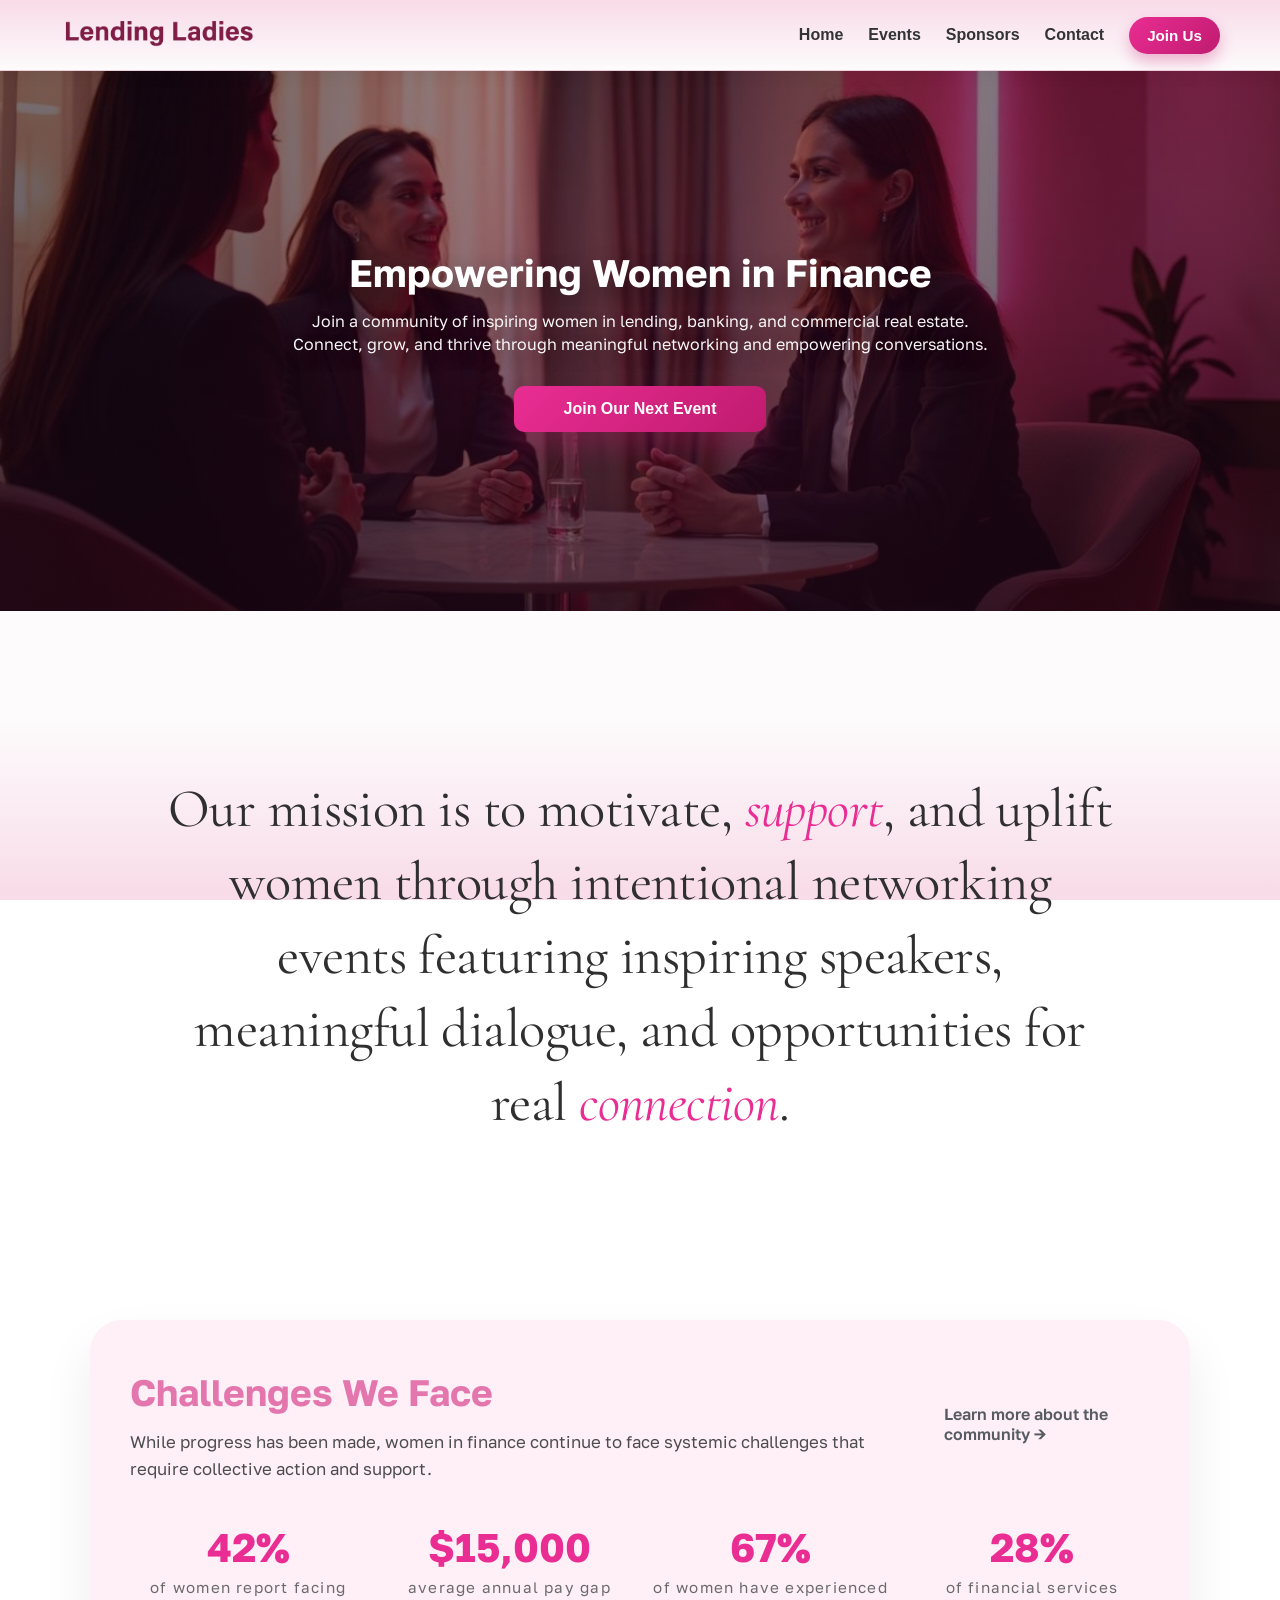
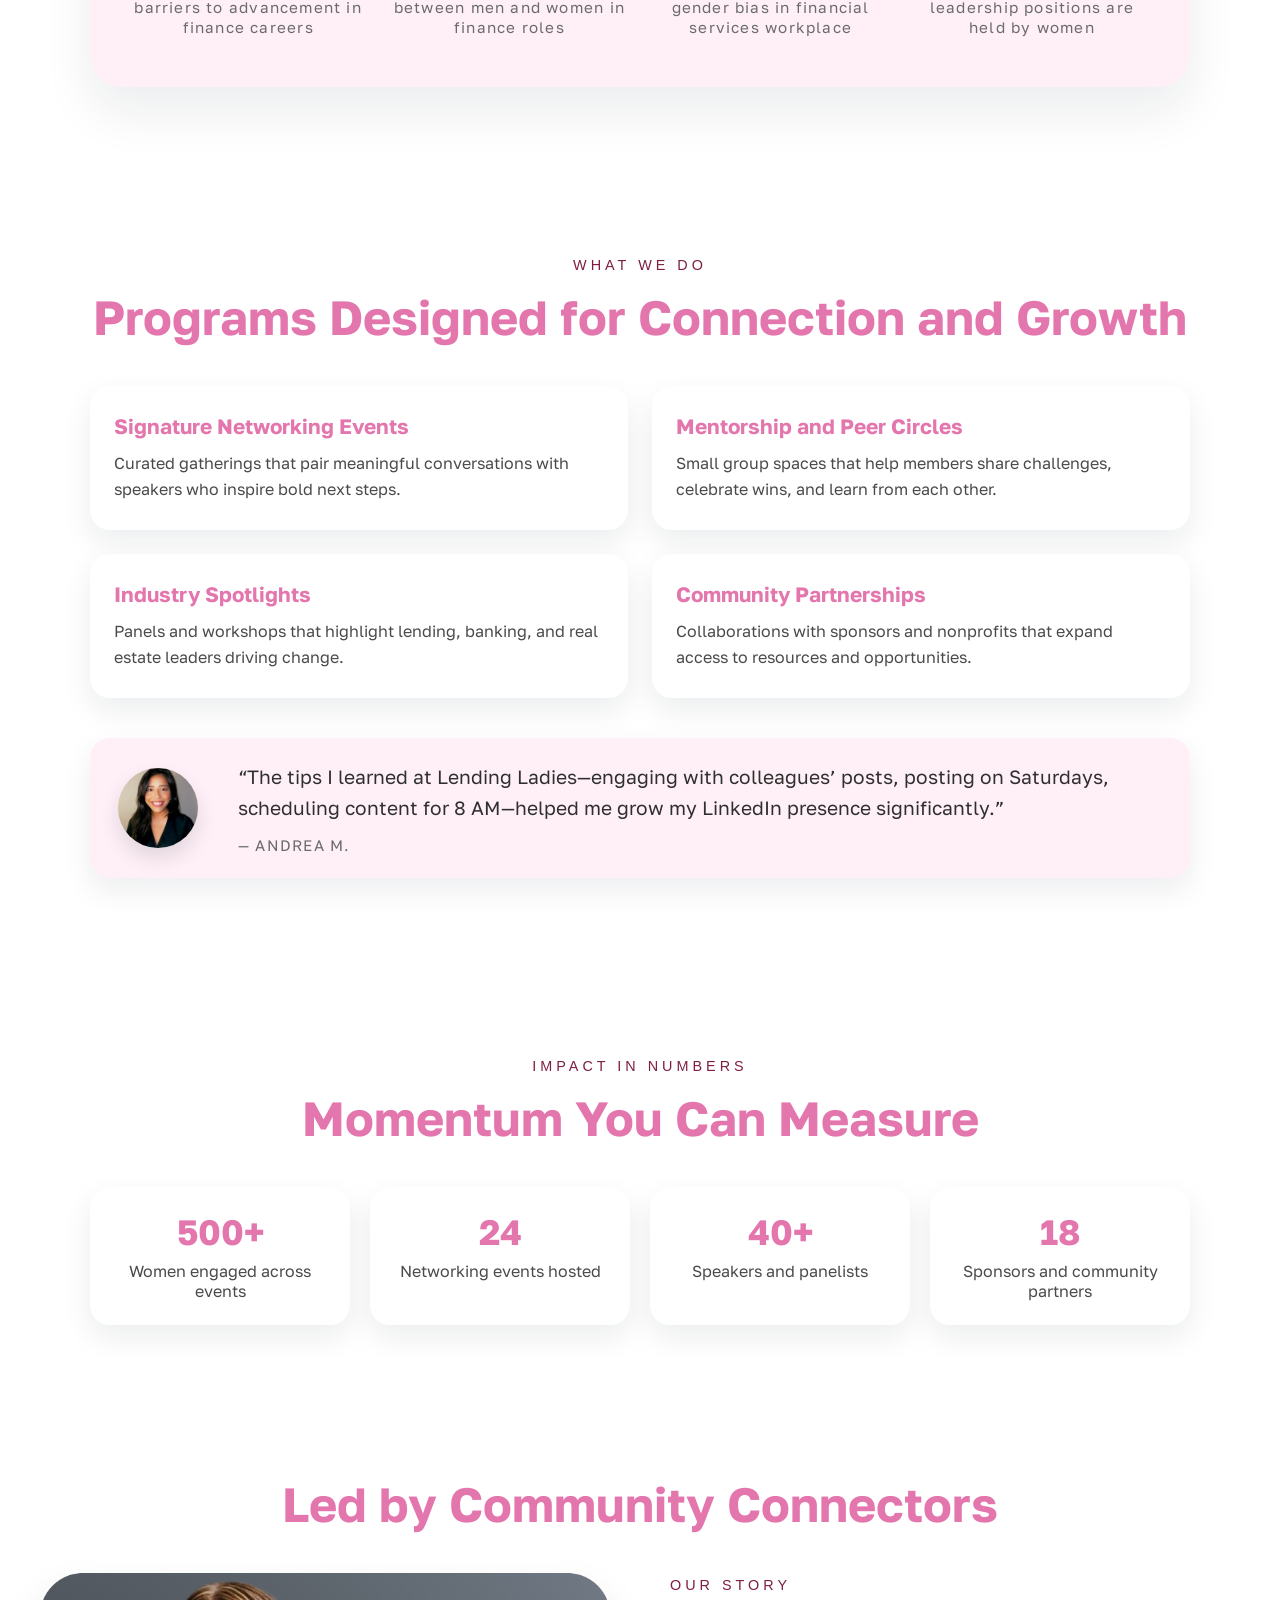
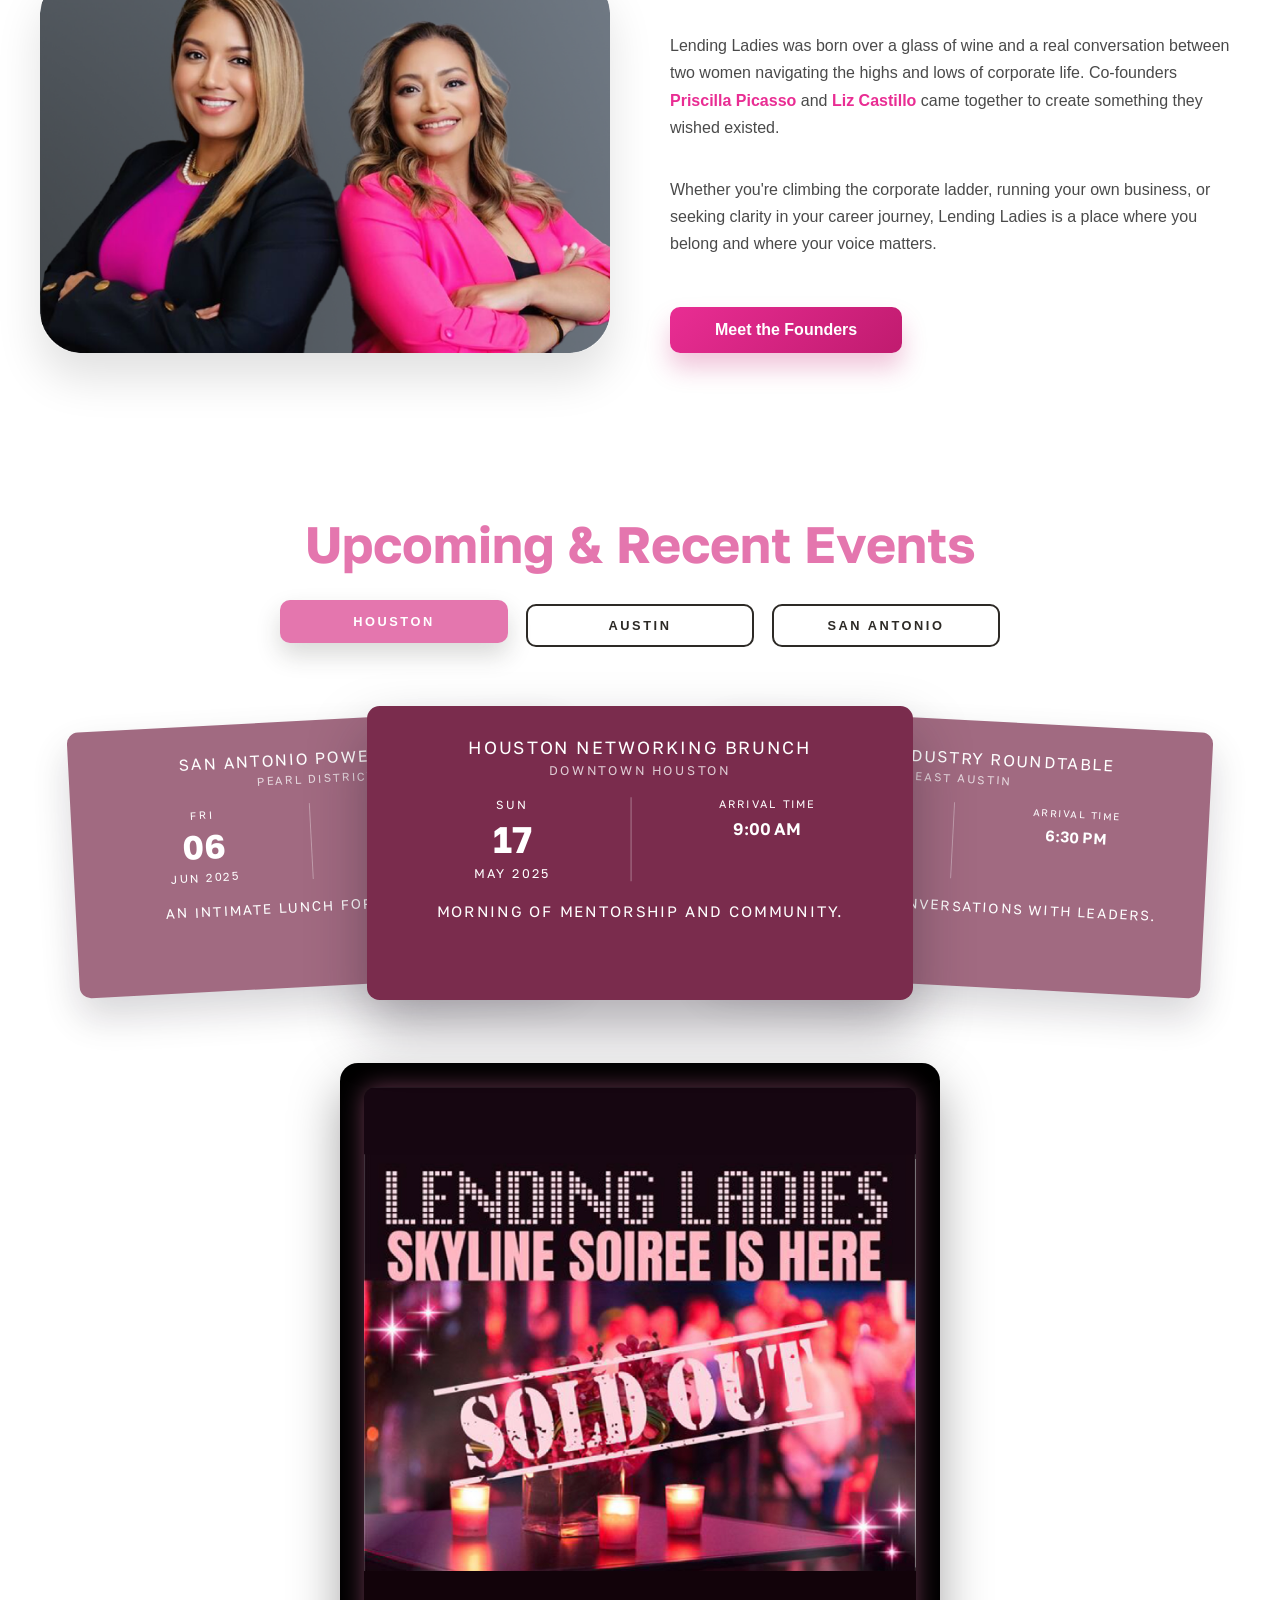
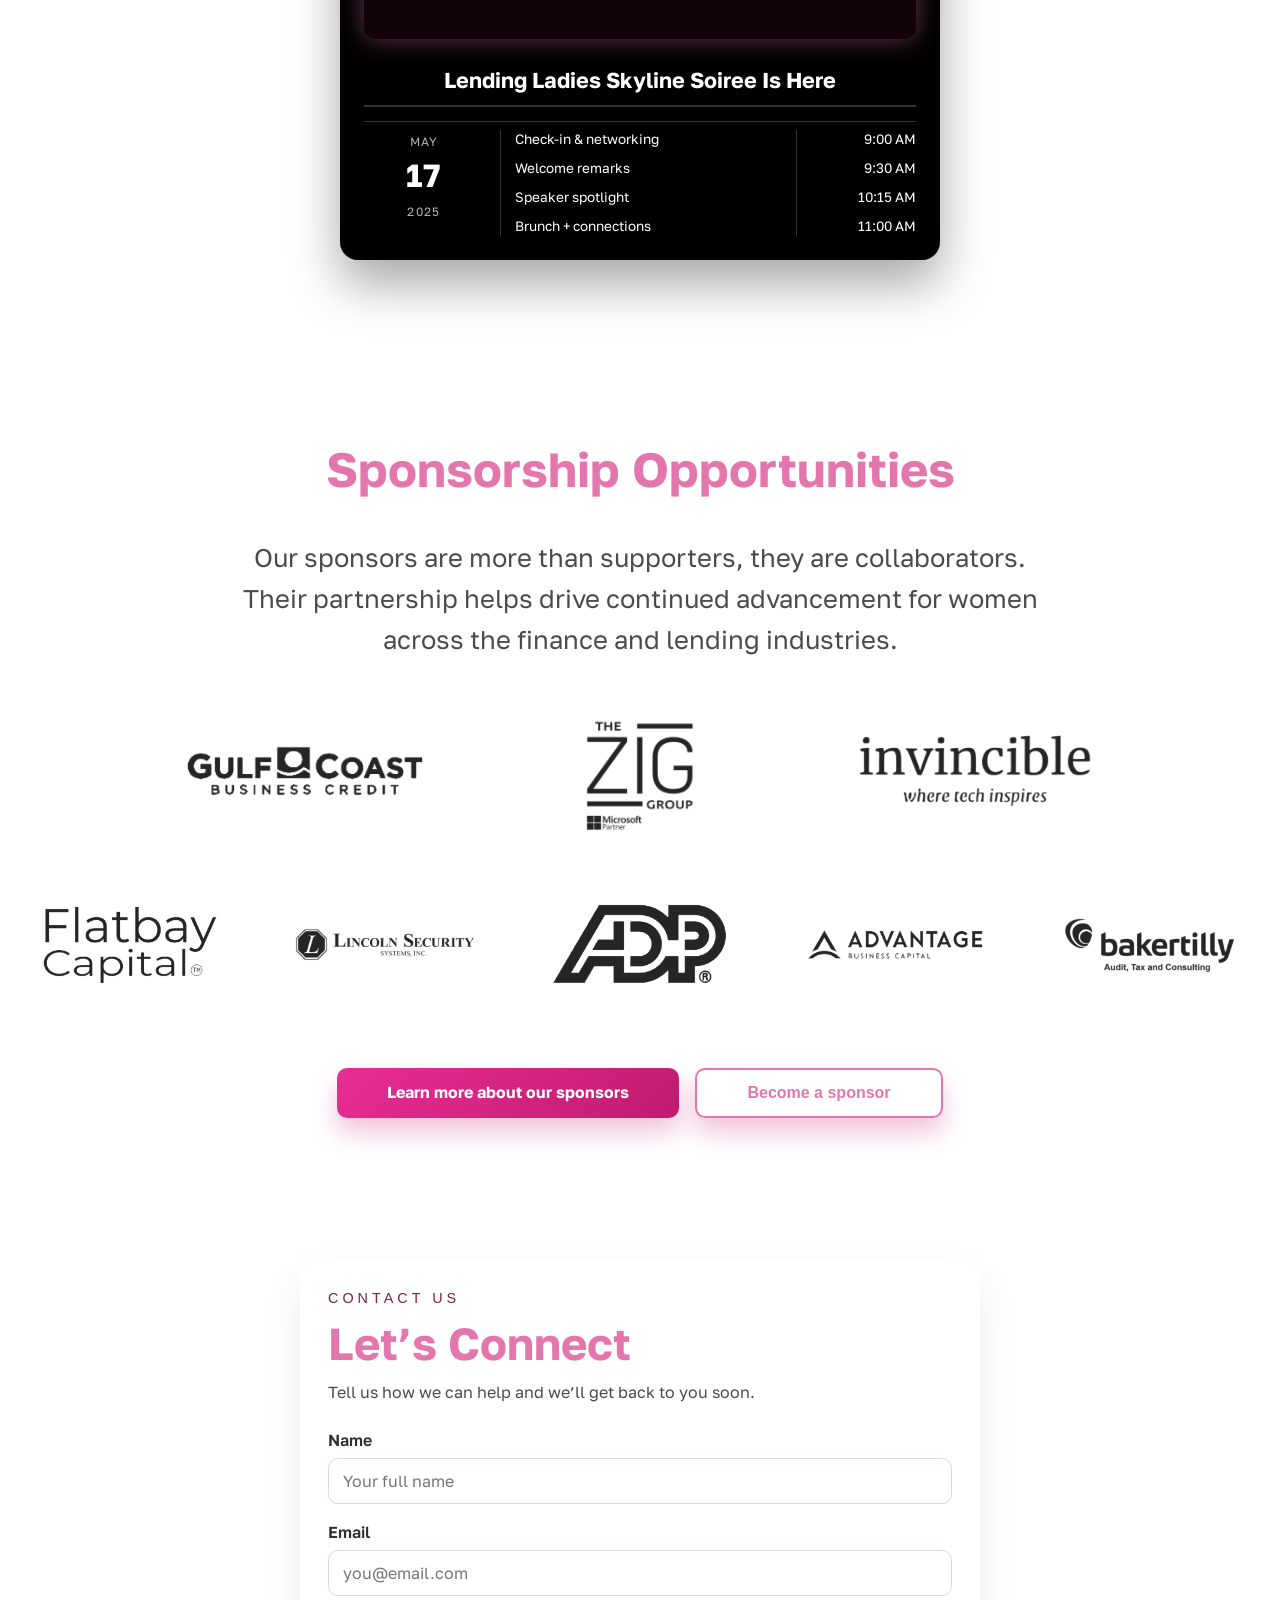
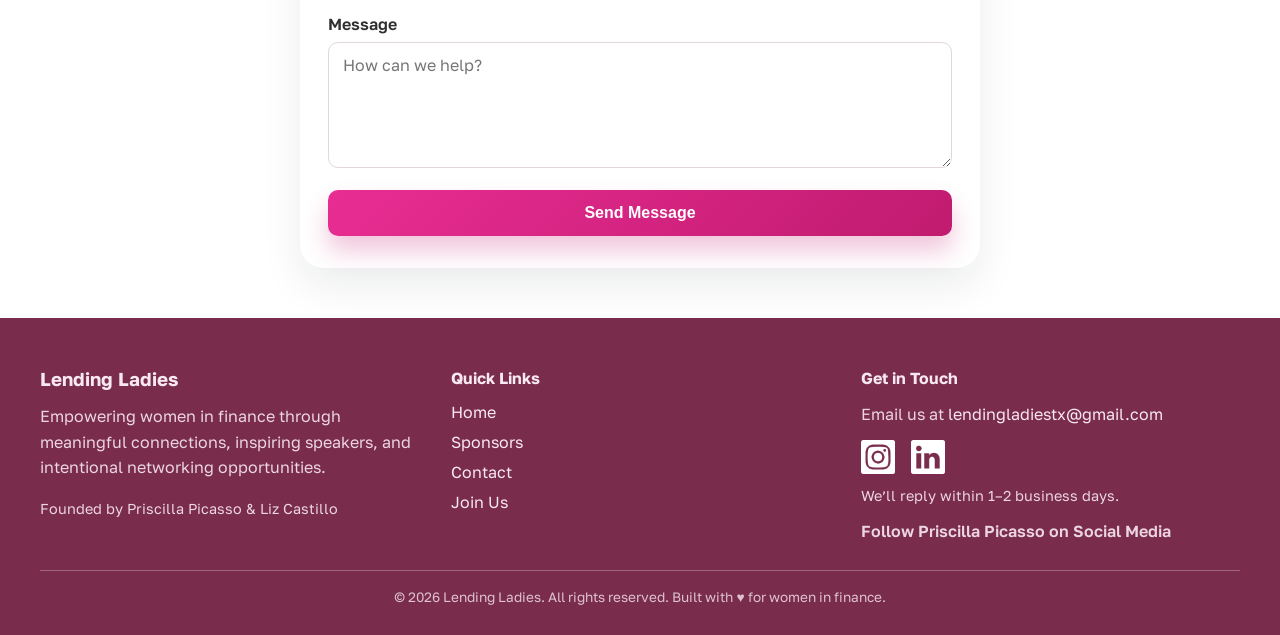
==== commit 26347a72: "hero section copy" ====
--- a/index.html
+++ b/index.html
@@ -60,29 +60,17 @@
     </div>
 </header>
 
-<section id="hero" class="hero-section">
-    <div class="hero-secondary-container">
-        <div class="hero-secondary-text">
+<section id="hero" class="Hero section Copy">
+    <div class="hero-section-copy-banner">
+        <img src="img/networking-event-BP4hZBoG.jpg" alt="Women networking" class="hero-section-copy-image">
+        <div class="hero-section-copy-overlay"></div>
+        <div class="hero-section-copy-content">
             <h1>Empowering Women in Finance</h1>
-            <p class="hero-secondary-description">
+            <p>
                 Join a community of inspiring women in lending, banking, and commercial real estate.
                 Connect, grow, and thrive through meaningful networking and empowering conversations.
             </p>
-            <div class="hero-secondary-actions">
-                <button class="btn-primary" id="btn-next-event">Join Our Next Event</button>
-            </div>
-        </div>
-        <div class="hero-secondary-media">
-            <img src="img/networking-event-BP4hZBoG.jpg" alt="Women networking" class="hero-secondary-image">
-            <div class="hero-stat-card">
-                <div class="hero-stat-icon">
-                    <img src="img/icon.svg" alt="Attendees icon">
-                </div>
-                <div>
-                    <p class="hero-stat-title">500+ Attendees</p>
-                    <p class="hero-stat-subtitle">Strong &amp; Growing</p>
-                </div>
-            </div>
+            <button class="btn-primary" id="btn-next-event">Join Our Next Event</button>
         </div>
     </div>
 </section>
--- a/style.css
+++ b/style.css
@@ -4,13 +4,13 @@
 /* ====== ESTILOS GLOBALES Y MOBILE-FIRST ====== */
 /* ============================================== */
 
-* {
+*{
     box-sizing: border-box;
     margin: 0;
     padding: 0;
 }
 
-body {
+body{
     font-family: 'Golos Text', 'Cormorant Garamond', serif;
     background-color: #f9f6f7;
     background: linear-gradient(
@@ -28,23 +28,16 @@
 h3,
 h4,
 h5,
-h6 {
+h6{
     font-family: 'Cormorant Garamond', serif;
     color: #e476ae;
 }
 
-.hidden {
-    display: none;
-}
-
-#home {
-    display: none;
-}
 
 /* ============================================== */
 /* ====== CABECERA Y NAVEGACIÓN PRINCIPAL ======= */
 /* ============================================== */
-.site-header {
+.site-header{
     position: sticky;
     top: 0;
     background: linear-gradient(180deg, #f8dbe8 0%, #fdfbfc 100%);
@@ -53,7 +46,7 @@
     box-shadow: 0 5px 15px rgba(0, 0, 0, 0.05);
 }
 
-.nav-container {
+.nav-container{
     max-width: 1200px;
     margin: 0 auto;
     padding: 15px 20px;
@@ -65,19 +58,19 @@
     position: relative;
 }
 
-.nav-logo {
+.nav-logo{
     font-weight: 700;
     color: #C01B6F;
     text-decoration: none;
     font-size: 1.1rem;
 }
 
-.nav-logo img {
+.nav-logo img{
     height: 35px;
     width: auto;
     }
 
-.nav-menu {
+.nav-menu{
     position: absolute;
     top: 100%;
     left: 0;
@@ -90,17 +83,17 @@
     border-bottom: 1px solid rgba(0, 0, 0, 0.05);
 }
 
-.nav-menu.open {
-    display: flex;
-}
-
-.nav-links {
+.nav-menu.open{
+    display: flex;
+}
+
+.nav-links{
     display: flex;
     flex-direction: column;
     gap: 15px;
 }
 
-.nav-links a {
+.nav-links a{
     text-decoration: none;
     color: #333;
     font-weight: 600;
@@ -108,11 +101,11 @@
     background: transparent;
 }
 
-.nav-links a:hover {
+.nav-links a:hover{
     color: #C01B6F;
 }
 
-.nav-cta {
+.nav-cta{
     background: linear-gradient(135deg, #E92D93, #C01B6F);
     color: #fff;
     text-decoration: none;
@@ -124,11 +117,11 @@
     box-shadow: 0 8px 15px rgba(201, 27, 111, 0.3);
 }
 
-.nav-cta:hover {
+.nav-cta:hover{
     filter: brightness(1.05);
 }
 
-.nav-toggle {
+.nav-toggle{
     background: transparent;
     border: none;
     display: flex;
@@ -138,7 +131,7 @@
     padding: 5px;
 }
 
-.nav-toggle span {
+.nav-toggle span{
     display: block;
     width: 22px;
     height: 2px;
@@ -146,24 +139,24 @@
     transition: transform 0.3s ease, opacity 0.3s ease;
 }
 
-.nav-toggle.open span:nth-child(1) {
+.nav-toggle.open span:nth-child(1){
     transform: translateY(6px) rotate(45deg);
 }
 
-.nav-toggle.open span:nth-child(2) {
+.nav-toggle.open span:nth-child(2){
     opacity: 0;
 }
 
-.nav-toggle.open span:nth-child(3) {
+.nav-toggle.open span:nth-child(3){
     transform: translateY(-6px) rotate(-45deg);
 }
 
-@media (min-width: 768px) {
-    .nav-toggle {
+@media (min-width: 768px){
+    .nav-toggle{
         display: none;
     }
 
-    .nav-menu {
+    .nav-menu{
         position: static;
         display: flex !important;
         align-items: center;
@@ -173,12 +166,12 @@
         border: none;
     }
 
-    .nav-links {
+    .nav-links{
         flex-direction: row;
         gap: 25px;
     }
 
-    .nav-cta {
+    .nav-cta{
         font-size: 0.95rem;
         padding: 10px 18px;
     }
@@ -187,76 +180,30 @@
 /* ============================================== */
 /* ====== ESPACIADO UNIFICADO PARA SECCIONES ====== */
 /* ============================================== */
-.intro-section,
 .card-feature-section,
-.rsvp-section,
-.sponsors-section,
-.secondary-sponsors-section,
 .social-media-section,
-.contact-section {
+.contact-section{
     padding: 20px 20px; /* Espaciado base para móvil */
 }
 
-
-/* ============================================== */
-/* ====== 1. INTRO SECTION ====== */
-/* ============================================== */
-/* Base (Móvil) */
-.intro-container {
-    display: flex;
-    flex-direction: column;
-    align-items: center;
-    text-align: center;
-    gap: 30px;
-}
-.column-left {
-    display: flex;
-    flex-direction: column;
-    align-items: center;
-    justify-content: center;
-    text-align: center;
-}
-.logo { max-width: 50%; height: auto; }
-.tagline-box { margin-top: 20px; }
-.tagline-box p { font-size: 2.8rem; font-weight: bold; font-style: italic; }
-.pink-text { color: #E92D93; }
-.black-text { color: black; }
-.photo-image { max-width: 130%; height: auto; border-radius: 8px; }
-
 /* Desktop y más grandes */
-@media (min-width: 768px) {
-    .intro-section,
+@media (min-width: 768px){
     .card-feature-section,
-    .rsvp-section,
-    .sponsors-section,
-    .secondary-sponsors-section,
     .social-media-section,
-    .contact-section {
+    .contact-section{
         padding: 50px 20px; /* Aumentamos padding para desktop */
     }
-
-    .intro-container {
-        flex-direction: row;
-        gap: 60px;
-        max-width: 1400px;
-        margin: 0 auto;
-    }
-    .column-left { flex: 0.9; }
-    .column-right { flex: 1.1; }
-    .logo { max-width: 40%; }
-    .tagline-box { margin-top: 50px; }
-    .tagline-box p { font-size: 5rem; }
-}
-
-/* ============================================== */
-/* ====== 1B. HERO SECUNDARIO ====== */
-/* ============================================== */
-.hero-secondary-section {
+}
+
+/* ============================================== */
+/* ====== Hero Section ====== */
+/* ============================================== */
+.hero-section{
     background: transparent;
     padding: 60px 20px;
 }
 
-.hero-secondary-container {
+.hero-secondary-container{
     max-width: 1200px;
     margin: 0 auto;
     display: flex;
@@ -264,11 +211,11 @@
     gap: 80px;
 }
 
-.hero-secondary-text {
-    text-align: center;
-}
-
-.eyebrow {
+.hero-secondary-text{
+    text-align: center;
+}
+
+.eyebrow{
     text-transform: uppercase;
     letter-spacing: 4px;
     color: #7f1e45;
@@ -277,7 +224,7 @@
     margin-bottom: 15px;
 }
 
-.hero-secondary-text h1 {
+.hero-secondary-text h1{
     font-size: 2.8rem;
     color: #e476ae;
     margin-bottom: 20px;
@@ -286,14 +233,14 @@
     text-transform: none;
 }
 
-.hero-secondary-description {
+.hero-secondary-description{
     font-family: Arial, sans-serif;
     font-size: 1.1rem;
     color: #333;
     line-height: 1.6;
 }
 
-.hero-secondary-actions {
+.hero-secondary-actions{
     margin-top: 30px;
     display: flex;
     flex-direction: column;
@@ -301,7 +248,7 @@
 }
 
 .btn-primary,
-.btn-secondary {
+.btn-secondary{
     border-radius: 10px;
     padding: 14px 50px;
     font-size: 1rem;
@@ -311,34 +258,29 @@
     transition: transform 0.2s ease, box-shadow 0.2s ease;
 }
 
-.btn-primary {
+.btn-primary{
     background: linear-gradient(135deg, #E92D93, #C01B6F);
     color: #fff;
     box-shadow: 0 15px 25px rgba(201, 27, 111, 0.25);
 }
 
-.btn-secondary {
-    background: #fff;
-    color: #C01B6F;
-    border: 2px solid #F5A6CB;
-}
 
 .btn-primary:hover,
-.btn-secondary:hover {
+.btn-secondary:hover{
     transform: translateY(-2px);
 }
 
-.hero-secondary-media {
+.hero-secondary-media{
     position: relative;
 }
 
-.hero-secondary-image {
+.hero-secondary-image{
     width: 100%;
     border-radius: 15px;
     box-shadow: 0 20px 50px rgba(0, 0, 0, 0.1);
 }
 
-.hero-stat-card {
+.hero-stat-card{
     position: absolute;
     bottom: -20px;
     left: -25px;
@@ -352,7 +294,7 @@
     font-family: 'Golos Text', sans-serif;
 }
 
-.hero-stat-icon {
+.hero-stat-icon{
     width: 44px;
     height: 44px;
     border-radius: 12px;
@@ -366,68 +308,480 @@
 }
 
 .hero-stat-icon svg,
-.hero-stat-icon img {
+.hero-stat-icon img{
     width: 100%;
     height: 100%;
     fill: currentColor;
     display: block;
 }
 
-.hero-stat-title {
+.hero-stat-title{
     font-weight: 700;
     color: #e476ae;
     margin: 0;
     line-height: 1.2;
 }
 
-.hero-stat-subtitle {
+.hero-stat-subtitle{
     color: #6b6b6b;
     margin: 6px 0 0;
     font-size: 0.9rem;
     line-height: 1.3;
 }
 
-@media (min-width: 992px) {
-    .hero-secondary-container {
+@media (min-width: 992px){
+    .hero-secondary-container{
         flex-direction: row;
         align-items: center;
     }
 
-    .hero-secondary-text {
+    .hero-secondary-text{
         flex: 1;
         text-align: left;
     }
 
-    .hero-secondary-text h1 {
+    .hero-secondary-text h1{
         font-size: 3.5rem;
     }
 
-    .hero-secondary-actions {
+    .hero-secondary-actions{
         flex-direction: row;
         align-items: center;
     }
 
-    .hero-secondary-media {
+    .hero-secondary-media{
         flex: 1;
     }
 }
 
 /* ============================================== */
-/* ====== 1C. OUR STORY ====== */
-/* ============================================== */
-.story-section {
+/* ====== Hero section Copy ====== */
+/* ============================================== */
+.Hero.section.Copy{
+    padding: 0 0 56px;
+}
+
+.hero-section-copy-banner{
+    width: 100%;
+    max-width: none;
+    margin: 0;
+    min-height: clamp(420px, 60vh, 680px);
+    border-radius: 0;
+    overflow: hidden;
+    position: relative;
+    box-shadow: none;
+}
+
+.hero-section-copy-image{
+    position: absolute;
+    inset: 0;
+    width: 100%;
+    height: 100%;
+    object-fit: cover;
+    object-position: center;
+}
+
+.hero-section-copy-overlay{
+    position: absolute;
+    inset: 0;
+    background:
+        linear-gradient(180deg, rgba(29, 6, 20, 0.25) 0%, rgba(29, 6, 20, 0.58) 100%),
+        radial-gradient(circle at center, rgba(237, 34, 140, 0.18) 0%, rgba(20, 7, 16, 0.42) 72%);
+}
+
+.hero-section-copy-content{
+    position: relative;
+    z-index: 1;
+    min-height: inherit;
+    padding: 40px 24px;
+    max-width: 840px;
+    margin: 0 auto;
+    display: flex;
+    flex-direction: column;
+    align-items: center;
+    justify-content: center;
+    text-align: center;
+    color: #fff;
+}
+
+.hero-section-copy-content h1{
+    color: #fff;
+    font-size: clamp(1.5rem, 3vw, 2.7rem);
+    line-height: 1.15;
+    font-family: 'Golos Text', sans-serif;
+    text-shadow: 0 12px 26px rgba(0, 0, 0, 0.45);
+}
+
+.hero-section-copy-content p{
+    margin-top: 16px;
+    font-size: clamp(0.85rem, 1.4vw, 1rem);
+    line-height: 1.45;
+    font-family: 'Golos Text', sans-serif;
+    font-weight: 400;
+    max-width: 720px;
+    color: rgba(255, 255, 255, 0.96);
+    text-shadow: 0 8px 18px rgba(0, 0, 0, 0.45);
+}
+
+.hero-section-copy-content .btn-primary{
+    margin-top: 30px;
+}
+
+@media (min-width: 992px){
+    .Hero.section.Copy{
+        padding: 0 0 72px;
+    }
+
+    .hero-section-copy-content{
+        padding: 64px 40px;
+    }
+}
+
+/* ============================================== */
+/* ====== Mission Section ====== */
+/* ============================================== */
+.mission-section{
+    padding: 90px 20px;
+}
+
+.mission-container{
+    max-width: 960px;
+    margin: 0 auto;
+    text-align: center;
+}
+
+.mission-statement{
+    font-size: clamp(2.2rem, 5vw, 3.4rem);
+    line-height: 1.35;
+    color: #2f2f2f;
+    letter-spacing: -0.01em;
+    font-weight: 400;
+    font-family: 'Cormorant Garamond', serif;
+}
+
+.mission-highlight{
+    color: #E92D93;
+    font-style: italic;
+}
+
+
+.mission-cards{
+    margin-top: 60px;
+    display: grid;
+    grid-template-columns: 1fr;
+    gap: 20px;
+}
+
+.mission-card{
+    background: #fff;
+    border-radius: 20px;
+    padding: 24px 20px;
+    text-align: center;
+    box-shadow: 0 12px 30px rgba(15, 23, 42, 0.08);
+    color: #2f2f2f;
+}
+
+.mission-icon{
+    width: 80px;
+    height: 80px;
+    border-radius: 50%;
+    background: #fff0f7;
+    margin: 0 auto 20px;
+    display: flex;
+    align-items: center;
+    justify-content: center;
+}
+
+.mission-icon svg{
+    width: 36px;
+    height: 36px;
+    stroke: #e476ae;
+    fill: none;
+    stroke-width: 1.8;
+    stroke-linecap: round;
+    stroke-linejoin: round;
+}
+
+.mission-card h3{
+    font-size: 1.3rem;
+    margin-bottom: 12px;
+    color: #e476ae;
+}
+
+.mission-card p{
+    font-size: 1.05rem;
+    line-height: 1.6;
+    color: #4a4a4a;
+}
+
+@media (min-width: 992px){
+    .mission-cards{
+        grid-template-columns: repeat(3, 1fr);
+        gap: 30px;
+    }
+}
+
+/* ============================================== */
+/* ====== Challenges we Face Section ====== */
+/* ============================================== */
+.challenges-wf-section{
+    padding: 90px 20px;
+}
+
+.ready-card{
+    max-width: 1100px;
+    margin: 0 auto;
+    background: #fff0f7;
+    border-radius: 32px;
+    padding: 50px 40px;
+    box-shadow: 0 25px 50px rgba(15, 23, 42, 0.08);
+}
+
+.ready-header{
+    display: flex;
+    flex-direction: column;
+    gap: 20px;
+    margin-bottom: 40px;
+}
+
+.ready-text h2{
+    font-size: 2.3rem;
+    color: #e476ae;
+    margin-bottom: 15px;
+    font-family: 'Golos Text', sans-serif;
+}
+
+.ready-text p{
+    font-size: 1.05rem;
+    line-height: 1.6;
+    color: #4d4d4d;
+}
+
+.ready-link{
+    align-self: flex-start;
+    font-weight: 600;
+    text-decoration: none;
+    color: #575b63;
+    border-bottom: 1px solid transparent;
+    padding-bottom: 4px;
+    transition: border-color 0.2s ease;
+}
+
+.ready-link:hover{
+    border-color: #575b63;
+}
+
+.ready-stats{
+    display: grid;
+    grid-template-columns: repeat(2, 1fr);
+    gap: 25px;
+}
+
+.ready-stat{
+    text-align: center;
+}
+
+.stat-number{
+    display: block;
+    font-size: 2.5rem;
+    color: #E92D93;
+    margin-bottom: 6px;
+    font-family: 'Golos Text', sans-serif;
+    font-weight: 700;
+}
+
+.stat-label{
+    font-size: 0.95rem;
+    letter-spacing: 0.08em;
+    color: #6b6b6b;
+}
+
+@media (min-width: 768px){
+    .ready-header{
+        flex-direction: row;
+        align-items: center;
+        justify-content: space-between;
+    }
+
+    .ready-link{
+        align-self: center;
+    }
+
+    .ready-stats{
+        grid-template-columns: repeat(4, minmax(0, 1fr));
+    }
+}
+
+/* ============================================== */
+/* ====== What We do Section ====== */
+/* ============================================== */
+.what-we-do-section{
+    padding: 80px 20px 100px;
+}
+
+.services-container{
+    max-width: 1100px;
+    margin: 0 auto;
+    text-align: center;
+}
+
+.services-title{
+    font-size: clamp(2rem, 4vw, 3rem);
+    margin-bottom: 40px;
+    font-family: 'Golos Text', sans-serif;
+}
+
+.services-grid{
+    display: grid;
+    grid-template-columns: 1fr;
+    gap: 24px;
+}
+
+.service-card{
+    background: #ffffff;
+    border-radius: 20px;
+    padding: 28px 24px;
+    box-shadow: 0 12px 30px rgba(15, 23, 42, 0.08);
+    text-align: left;
+}
+
+.service-title{
+    font-size: 1.3rem;
+    margin-bottom: 12px;
+    font-family: 'Golos Text', sans-serif;
+}
+
+.service-text{
+    font-size: 1rem;
+    color: #4a4a4a;
+    line-height: 1.6;
+}
+
+@media (min-width: 768px){
+    .services-grid{
+        grid-template-columns: repeat(2, 1fr);
+    }
+}
+
+/* ============================================== */
+/* ====== Impact in Numbers Section ====== */
+/* ============================================== */
+.impact-in-numbers-section{
+    padding: 80px 20px;
+}
+
+.impact-container{
+    max-width: 1100px;
+    margin: 0 auto;
+    text-align: center;
+}
+
+.impact-title{
+    font-size: clamp(2rem, 4vw, 3rem);
+    margin-bottom: 40px;
+    font-family: 'Golos Text', sans-serif;
+}
+
+.impact-grid{
+    display: grid;
+    grid-template-columns: 1fr;
+    gap: 20px;
+}
+
+.impact-card{
+    background: #fff;
+    border-radius: 20px;
+    padding: 24px 20px;
+    box-shadow: 0 12px 30px rgba(15, 23, 42, 0.08);
+}
+
+.impact-number{
+    font-size: 2.2rem;
+    font-weight: 700;
+    color: #e476ae;
+    margin-bottom: 8px;
+}
+
+.impact-label{
+    font-size: 1rem;
+    color: #4a4a4a;
+    margin: 0;
+}
+
+.impact-quote{
+    margin-top: 40px;
+    padding: 24px 28px;
+    background: #fff0f7;
+    border-radius: 20px;
+    box-shadow: 0 12px 30px rgba(15, 23, 42, 0.08);
+    display: flex;
+    flex-direction: column;
+    gap: 40px;
+    align-items: center;
+    text-align: center;
+}
+
+.impact-quote-avatar{
+    width: 72px;
+    height: 72px;
+    border-radius: 50%;
+    object-fit: cover;
+    box-shadow: 0 10px 20px rgba(15, 23, 42, 0.12);
+}
+
+.impact-quote-text{
+    font-size: 1.2rem;
+    color: #2f2f2f;
+    line-height: 1.6;
+    margin-bottom: 12px;
+}
+
+.impact-quote-author{
+    font-size: 0.95rem;
+    letter-spacing: 0.08em;
+    color: #6b6b6b;
+    text-transform: uppercase;
+}
+
+@media (min-width: 768px){
+    .impact-grid{
+        grid-template-columns: repeat(2, 1fr);
+    }
+
+    .impact-quote{
+        flex-direction: row;
+        align-items: center;
+        text-align: left;
+    }
+
+    .impact-quote-avatar{
+        width: 80px;
+        height: 80px;
+    }
+}
+
+@media (min-width: 992px){
+    .impact-grid{
+        grid-template-columns: repeat(4, 1fr);
+    }
+}
+
+/* ============================================== */
+/* ====== Story Section ====== */
+/* ============================================== */
+.story-section{
     background-color: transparent;
     padding: 70px 20px;
 }
 
-.story-section .services-title {
+.story-section .services-title{
     max-width: 1100px;
     margin: 0 auto 40px;
     text-align: center;
     font-family: 'Golos Text', sans-serif;
 }
 
-.story-container {
+.story-container{
     max-width: 1200px;
     margin: 0 auto;
     display: flex;
@@ -436,12 +790,12 @@
     align-items: flex-start;
 }
 
-.story-media {
+.story-media{
     display: flex;
     height: 100%;
 }
 
-.story-media img {
+.story-media img{
     width: 100%;
     height: 100%;
     object-fit: cover;
@@ -450,7 +804,7 @@
     display: block;
 }
 
-.story-content {
+.story-content{
     font-family: Arial, sans-serif;
     color: #4a4a4a;
     text-align: left;
@@ -459,27 +813,27 @@
     height: 100%;
 }
 
-.story-content .eyebrow {
+.story-content .eyebrow{
     margin-top: 0;
 }
 
-.story-content h2 {
+.story-content h2{
     font-size: 2.4rem;
     color: #e476ae;
     margin-bottom: 15px;
 }
 
-.story-content p {
+.story-content p{
     line-height: 1.7;
     margin-bottom: 35px;
 }
 
-.story-content .highlight {
+.story-content .highlight{
     color: #E92D93;
     font-weight: 700;
 }
 
-.story-btn {
+.story-btn{
     margin-top: auto;
     padding: 14px 45px;
     border: none;
@@ -488,26 +842,26 @@
 }
 
 /* ============================================== */
-/* ====== 1D. CITY TABS ====== */
-/* ============================================== */
-.city-tabs-section {
+/* ====== Upcoming & Recent Events ====== */
+/* ============================================== */
+.upcoming-events-section{
     background: transparent;
     padding: 80px 20px 100px;
 }
 
-.city-tabs-header {
+.city-tabs-header{
     max-width: 900px;
     margin: 0 auto 30px;
     text-align: center;
 }
 
-.city-tabs-title {
+.city-tabs-title{
     font-size: clamp(2.2rem, 4vw, 3.2rem);
     margin: 10px 0 0;
     font-family: 'Golos Text', sans-serif;
 }
 
-.city-tabs-controls {
+.city-tabs-controls{
     display: grid;
     grid-template-columns: repeat(3, minmax(0, 1fr));
     gap: 18px;
@@ -515,7 +869,7 @@
     margin: 0 auto 36px;
 }
 
-.city-tab {
+.city-tab{
     border: 2px solid #2d2a26;
     border-radius: 10px;
     padding: 12px 16px;
@@ -529,7 +883,7 @@
     transition: transform 0.25s ease, box-shadow 0.25s ease;
 }
 
-.city-tab.active {
+.city-tab.active{
     transform: translateY(-4px);
     box-shadow: 0 12px 24px rgba(45, 42, 38, 0.18);
     background: #e476ae;
@@ -537,14 +891,14 @@
     border: none;
 }
 
-.city-ticket-stage {
+.city-ticket-stage{
     max-width: 1400px;
     margin: 0 auto 40px;
     position: relative;
     padding: 10px;
 }
 
-.city-ticket-stack {
+.city-ticket-stack{
     position: relative;
     height: 320px;
     display: flex;
@@ -552,7 +906,7 @@
     justify-content: center;
 }
 
-.city-ticket-card {
+.city-ticket-card{
     position: absolute;
     width: min(520px, 94vw);
     background: #7A2C4D;
@@ -567,97 +921,97 @@
 }
 
 
-.city-ticket-card.is-active {
+.city-ticket-card.is-active{
     transform: translateX(0) scale(1.05);
     z-index: 3;
     opacity: 1;
     box-shadow: 0 28px 55px rgba(28, 20, 34, 0.35);
 }
 
-.city-ticket-card.is-left {
+.city-ticket-card.is-left{
     transform: translateX(-320px) scale(0.95) rotate(-3deg);
     z-index: 1;
 }
 
-.city-ticket-card.is-right {
+.city-ticket-card.is-right{
     transform: translateX(320px) scale(0.95) rotate(3deg);
     z-index: 1;
 }
 
-.ticket-header {
+.ticket-header{
     margin-bottom: 18px;
 }
 
-.ticket-venue {
+.ticket-venue{
     font-size: 1.05rem;
     letter-spacing: 0.12em;
     text-transform: uppercase;
     margin-bottom: 4px;
 }
 
-.ticket-address {
+.ticket-address{
     font-size: 0.75rem;
     letter-spacing: 0.18em;
     text-transform: uppercase;
     opacity: 0.75;
 }
 
-.ticket-details {
+.ticket-details{
     display: grid;
     grid-template-columns: 1fr 1fr;
     gap: 16px;
     margin-bottom: 20px;
 }
 
-.ticket-date {
+.ticket-date{
     border-right: 1px solid rgba(255, 255, 255, 0.35);
 }
 
-.ticket-day {
+.ticket-day{
     letter-spacing: 0.22em;
     font-size: 0.7rem;
     text-transform: uppercase;
     margin-bottom: 6px;
 }
 
-.ticket-number {
+.ticket-number{
     font-size: 2.2rem;
     font-weight: 700;
     margin-bottom: 4px;
 }
 
-.ticket-month {
+.ticket-month{
     font-size: 0.75rem;
     letter-spacing: 0.18em;
     text-transform: uppercase;
 }
 
-.ticket-time-label {
+.ticket-time-label{
     font-size: 0.65rem;
     letter-spacing: 0.18em;
     text-transform: uppercase;
     margin-bottom: 8px;
 }
 
-.ticket-time-value {
+.ticket-time-value{
     font-size: 1rem;
     font-weight: 600;
 }
 
-.ticket-title {
+.ticket-title{
     font-size: 0.9rem;
     letter-spacing: 0.12em;
     text-transform: uppercase;
 }
 
-.city-post {
+.city-post{
     max-width: 720px;
     margin: 0 auto;
     display: flex;
     justify-content: center;
 }
 
-.city-post-card {
+.city-post-card{
     width: min(600px, 94vw);
     background: #000000;
     border-radius: 18px;
@@ -665,32 +1019,32 @@
     box-shadow: 0 24px 50px rgba(0, 0, 0, 0.35);
 }
 
-.city-post-poster {
+.city-post-poster{
     border-radius: 12px;
     overflow: hidden;
     background: #111111;
     box-shadow: 0 0 24px rgba(228, 118, 174, 0.45);
 }
 
-.city-post-image {
+.city-post-image{
     width: 100%;
     display: block;
     object-fit: cover;
     aspect-ratio: 1 / 1;
 }
 
-.city-post-title-wrap {
+.city-post-title-wrap{
     margin: 28px 0 14px;
     text-align: center;
 }
 
-.city-post-title {
+.city-post-title{
     font-size: 1.35rem;
     color: #ffffff;
     font-family: 'Golos Text', sans-serif;
 }
 
-.city-post-divider {
+.city-post-divider{
     display: block;
     height: 2px;
     width: 100%;
@@ -698,7 +1052,7 @@
     background: rgba(255, 255, 255, 0.2);
 }
 
-.city-post-schedule {
+.city-post-schedule{
     display: grid;
     grid-template-columns: 120px 1fr 120px;
     gap: 16px;
@@ -708,18 +1062,18 @@
     font-family: 'Golos Text', sans-serif;
 }
 
-.city-post-date {
+.city-post-date{
     text-align: center;
     text-transform: uppercase;
     letter-spacing: 0.08em;
     color: rgba(255, 255, 255, 0.7);
 }
 
-.city-post-month {
+.city-post-month{
     font-size: 0.75rem;
 }
 
-.city-post-day {
+.city-post-day{
     display: block;
     font-size: 2rem;
     font-weight: 700;
@@ -727,12 +1081,12 @@
     margin: 6px 0;
 }
 
-.city-post-year {
+.city-post-year{
     font-size: 0.75rem;
 }
 
 .city-post-agenda,
-.city-post-times {
+.city-post-times{
     list-style: none;
     padding: 0;
     margin: 0;
@@ -742,50 +1096,50 @@
     line-height: 1.4;
 }
 
-.city-post-agenda {
+.city-post-agenda{
     border-left: 1px solid rgba(255, 255, 255, 0.2);
     padding-left: 14px;
 }
 
-.city-post-times {
+.city-post-times{
     text-align: right;
     border-left: 1px solid rgba(255, 255, 255, 0.2);
     padding-left: 14px;
 }
 
-@media (max-width: 900px) {
+@media (max-width: 900px){
     .city-ticket-card::before,
-    .city-ticket-card::after {
+    .city-ticket-card::after{
         width: 160px;
     }
 
-    .city-ticket-card::before {
+    .city-ticket-card::before{
         left: -175px;
     }
 
-    .city-ticket-card::after {
+    .city-ticket-card::after{
         right: -175px;
     }
 
-    .city-ticket-card.is-left {
+    .city-ticket-card.is-left{
         transform: translateX(-150px) scale(0.95);
     }
 
-    .city-ticket-card.is-right {
+    .city-ticket-card.is-right{
         transform: translateX(150px) scale(0.95);
     }
 }
 
-@media (max-width: 700px) {
-    .city-tabs-controls {
+@media (max-width: 700px){
+    .city-tabs-controls{
         grid-template-columns: 1fr;
     }
 
-    .city-ticket-stack {
+    .city-ticket-stack{
         height: auto;
     }
 
-    .city-ticket-card {
+    .city-ticket-card{
         display: none;
         position: static;
         margin: 0 auto 16px;
@@ -796,21 +1150,21 @@
 
     .city-ticket-card.is-left,
     .city-ticket-card.is-right,
-    .city-ticket-card.is-active {
+    .city-ticket-card.is-active{
         transform: none;
         z-index: 1;
     }
 
-    .city-ticket-card.is-active {
+    .city-ticket-card.is-active{
         display: block;
     }
 
-    .city-post-schedule {
+    .city-post-schedule{
         grid-template-columns: 1fr;
         text-align: left;
     }
 
-    .city-post-date {
+    .city-post-date{
         text-align: left;
         display: grid;
         grid-template-columns: auto auto auto;
@@ -819,31 +1173,31 @@
     }
 
     .city-post-agenda,
-    .city-post-times {
+    .city-post-times{
         border-left: none;
         padding-left: 0;
     }
 
-    .city-post-times {
+    .city-post-times{
         text-align: left;
     }
 }
 
 /* ============================================== */
-/* ====== 1E. SPONSORSHIP OPPORTUNITIES ====== */
-/* ============================================== */
-.sponsor-opps-section {
+/* ====== Sponsor Opps Section ====== */
+/* ============================================== */
+.sponsor-opps-section{
     background: transparent;
     padding: 80px 20px 90px;
 }
 
-.sponsor-opps-container {
+.sponsor-opps-container{
     max-width: 1200px;
     margin: 0 auto;
     text-align: center;
 }
 
-.sponsor-opps-text {
+.sponsor-opps-text{
     font-size: clamp(1.1rem, 2.2vw, 1.6rem);
     line-height: 1.6;
     color: #4a4a4a;
@@ -851,12 +1205,12 @@
     margin: 0 auto 40px;
 }
 
-.sponsor-opps-logos {
+.sponsor-opps-logos{
     display: grid;
     gap: 60px;
 }
 
-.sponsor-opps-row {
+.sponsor-opps-row{
     display: flex;
     flex-wrap: wrap;
     justify-content: center;
@@ -864,7 +1218,7 @@
     align-items: center;
 }
 
-.sponsor-opps-row img {
+.sponsor-opps-row img{
     display: block;
     max-width: 180px;
     max-height: 90px;
@@ -874,12 +1228,12 @@
     opacity: 0.85;
 }
 
-.sponsor-opps-row-primary img {
+.sponsor-opps-row-primary img{
     max-width: 260px;
     max-height: 140px;
 }
 
-.sponsor-opps-actions {
+.sponsor-opps-actions{
     margin-top: 80px;
     display: flex;
     flex-wrap: wrap;
@@ -887,23 +1241,23 @@
     justify-content: center;
 }
 
-.sponsor-opps-actions .btn-primary {
+.sponsor-opps-actions .btn-primary{
     text-decoration: none;
 }
 
-.sponsor-opps-btn-outline {
+.sponsor-opps-btn-outline{
     background: transparent;
     border: 2px solid #e476ae;
     color: #e476ae;
 }
 
-.sponsor-opps-btn-outline:hover {
+.sponsor-opps-btn-outline:hover{
     background: #e476ae;
     color: #ffffff;
 }
 
-@media (min-width: 992px) {
-    .story-container {
+@media (min-width: 992px){
+    .story-container{
         display: grid;
         grid-template-columns: minmax(0, 1fr) minmax(0, 1fr);
         align-items: stretch;
@@ -911,500 +1265,32 @@
     }
 
     .story-media,
-    .story-content {
+    .story-content{
         height: 100%;
     }
 
     .story-media,
-    .story-content {
+    .story-content{
         flex: 1;
     }
 
 }
 
 /* ============================================== */
-/* ====== 1D. OUR MISSION ====== */
-/* ============================================== */
-.mission-section {
-    padding: 90px 20px;
-}
-
-.mission-container {
-    max-width: 960px;
-    margin: 0 auto;
-    text-align: center;
-}
-
-.mission-statement {
-    font-size: clamp(2.2rem, 5vw, 3.4rem);
-    line-height: 1.35;
-    color: #2f2f2f;
-    letter-spacing: -0.01em;
-    font-weight: 400;
-    font-family: 'Cormorant Garamond', serif;
-}
-
-.mission-highlight {
-    color: #E92D93;
-    font-style: italic;
-}
-
-.mission-btn {
-    display: inline-flex;
-    align-items: center;
-    justify-content: center;
-    margin-top: 35px;
-    padding: 12px 32px;
-    border: 1px solid #E92D93;
-    border-radius: 999px;
-    color: #fff;
-    background-color: #E92D93;
-    text-decoration: none;
-    font-weight: 600;
-    font-family: Arial, sans-serif;
-    font-size: 0.95rem;
-    transition: background-color 0.2s ease, color 0.2s ease, box-shadow 0.2s ease;
-}
-
-.mission-btn:hover {
-    background-color: #C01B6F;
-    border-color: #C01B6F;
-    box-shadow: 0 10px 30px rgba(233, 45, 147, 0.2);
-}
-
-.mission-cards {
-    margin-top: 60px;
-    display: grid;
-    grid-template-columns: 1fr;
-    gap: 20px;
-}
-
-.mission-card {
-    background: #fff;
-    border-radius: 20px;
-    padding: 24px 20px;
-    text-align: center;
-    box-shadow: 0 12px 30px rgba(15, 23, 42, 0.08);
-    color: #2f2f2f;
-}
-
-.mission-icon {
-    width: 80px;
-    height: 80px;
-    border-radius: 50%;
-    background: #fff0f7;
-    margin: 0 auto 20px;
-    display: flex;
-    align-items: center;
-    justify-content: center;
-}
-
-.mission-icon svg {
-    width: 36px;
-    height: 36px;
-    stroke: #e476ae;
-    fill: none;
-    stroke-width: 1.8;
-    stroke-linecap: round;
-    stroke-linejoin: round;
-}
-
-.mission-card h3 {
-    font-size: 1.3rem;
-    margin-bottom: 12px;
-    color: #e476ae;
-}
-
-.mission-card p {
-    font-size: 1.05rem;
-    line-height: 1.6;
-    color: #4a4a4a;
-}
-
-@media (min-width: 992px) {
-    .mission-cards {
-        grid-template-columns: repeat(3, 1fr);
-        gap: 30px;
-    }
-}
-
-/* ============================================== */
-/* ====== 1E. IMPACT SNAPSHOT ====== */
-/* ============================================== */
-.impact-section {
-    padding: 80px 20px;
-}
-
-.impact-container {
+/* ====== 6. Contact Section ====== */
+/* ============================================== */
+.contact-section{
+    background: transparent;
+}
+
+.contact-container{
     max-width: 1100px;
     margin: 0 auto;
-    text-align: center;
-}
-
-.impact-title {
-    font-size: clamp(2rem, 4vw, 3rem);
-    margin-bottom: 40px;
-    font-family: 'Golos Text', sans-serif;
-}
-
-.impact-grid {
-    display: grid;
-    grid-template-columns: 1fr;
-    gap: 20px;
-}
-
-.impact-card {
-    background: #fff;
-    border-radius: 20px;
-    padding: 24px 20px;
-    box-shadow: 0 12px 30px rgba(15, 23, 42, 0.08);
-}
-
-.impact-number {
-    font-size: 2.2rem;
-    font-weight: 700;
-    color: #e476ae;
-    margin-bottom: 8px;
-}
-
-.impact-label {
-    font-size: 1rem;
-    color: #4a4a4a;
-    margin: 0;
-}
-
-.impact-quote {
-    margin-top: 40px;
-    padding: 24px 28px;
-    background: #fff0f7;
-    border-radius: 20px;
-    box-shadow: 0 12px 30px rgba(15, 23, 42, 0.08);
-    display: flex;
-    flex-direction: column;
-    gap: 40px;
-    align-items: center;
-    text-align: center;
-}
-
-.impact-quote-avatar {
-    width: 72px;
-    height: 72px;
-    border-radius: 50%;
-    object-fit: cover;
-    box-shadow: 0 10px 20px rgba(15, 23, 42, 0.12);
-}
-
-.impact-quote-text {
-    font-size: 1.2rem;
-    color: #2f2f2f;
-    line-height: 1.6;
-    margin-bottom: 12px;
-}
-
-.impact-quote-author {
-    font-size: 0.95rem;
-    letter-spacing: 0.08em;
-    color: #6b6b6b;
-    text-transform: uppercase;
-}
-
-@media (min-width: 768px) {
-    .impact-grid {
-        grid-template-columns: repeat(2, 1fr);
-    }
-
-    .impact-quote {
-        flex-direction: row;
-        align-items: center;
-        text-align: left;
-    }
-
-    .impact-quote-avatar {
-        width: 80px;
-        height: 80px;
-    }
-}
-
-@media (min-width: 992px) {
-    .impact-grid {
-        grid-template-columns: repeat(4, 1fr);
-    }
-}
-
-/* ============================================== */
-/* ====== 1F. WHAT WE DO ====== */
-/* ============================================== */
-.services-section {
-    padding: 80px 20px 100px;
-}
-
-.services-container {
-    max-width: 1100px;
-    margin: 0 auto;
-    text-align: center;
-}
-
-.services-title {
-    font-size: clamp(2rem, 4vw, 3rem);
-    margin-bottom: 40px;
-    font-family: 'Golos Text', sans-serif;
-}
-
-.services-grid {
-    display: grid;
-    grid-template-columns: 1fr;
-    gap: 24px;
-}
-
-.service-card {
-    background: #ffffff;
-    border-radius: 20px;
-    padding: 28px 24px;
-    box-shadow: 0 12px 30px rgba(15, 23, 42, 0.08);
-    text-align: left;
-}
-
-.service-title {
-    font-size: 1.3rem;
-    margin-bottom: 12px;
-    font-family: 'Golos Text', sans-serif;
-}
-
-.service-text {
-    font-size: 1rem;
-    color: #4a4a4a;
-    line-height: 1.6;
-}
-
-@media (min-width: 768px) {
-    .services-grid {
-        grid-template-columns: repeat(2, 1fr);
-    }
-}
-
-/* ============================================== */
-/* ====== READY TO JOIN CTA ====== */
-/* ============================================== */
-.ready-to-join-section {
-    padding: 90px 20px;
-}
-
-.ready-card {
-    max-width: 1100px;
-    margin: 0 auto;
-    background: #fff0f7;
-    border-radius: 32px;
-    padding: 50px 40px;
-    box-shadow: 0 25px 50px rgba(15, 23, 42, 0.08);
-}
-
-.ready-header {
-    display: flex;
-    flex-direction: column;
-    gap: 20px;
-    margin-bottom: 40px;
-}
-
-.ready-text h2 {
-    font-size: 2.3rem;
-    color: #e476ae;
-    margin-bottom: 15px;
-    font-family: 'Golos Text', sans-serif;
-}
-
-.ready-text p {
-    font-size: 1.05rem;
-    line-height: 1.6;
-    color: #4d4d4d;
-}
-
-.ready-link {
-    align-self: flex-start;
-    font-weight: 600;
-    text-decoration: none;
-    color: #575b63;
-    border-bottom: 1px solid transparent;
-    padding-bottom: 4px;
-    transition: border-color 0.2s ease;
-}
-
-.ready-link:hover {
-    border-color: #575b63;
-}
-
-.ready-stats {
-    display: grid;
-    grid-template-columns: repeat(2, 1fr);
-    gap: 25px;
-}
-
-.ready-stat {
-    text-align: center;
-}
-
-.stat-number {
-    display: block;
-    font-size: 2.5rem;
-    color: #E92D93;
-    margin-bottom: 6px;
-    font-family: 'Golos Text', sans-serif;
-    font-weight: 700;
-}
-
-.stat-label {
-    font-size: 0.95rem;
-    letter-spacing: 0.08em;
-    color: #6b6b6b;
-}
-
-@media (min-width: 768px) {
-    .ready-header {
-        flex-direction: row;
-        align-items: center;
-        justify-content: space-between;
-    }
-
-    .ready-link {
-        align-self: center;
-    }
-
-    .ready-stats {
-        grid-template-columns: repeat(4, minmax(0, 1fr));
-    }
-}
-/* ============================================== */
-/* ====== 2. CARD FEATURE SECTION ====== */
-/* ============================================== */
-/* Base (Móvil) */
-
-.card-feature-section {
-    background-color: transparent;
-
-    /* --- AGREGÁ ESTAS DOS LÍNEAS --- */
-    position: relative;
-    z-index: 10;
-}
-
-.card-grid {
-    display: grid;
-    grid-template-columns: 1fr;
-    gap: 30px;
-    max-width: 400px;
-    margin: 0 auto;
-}
-.card { border: 2px solid #E92D93; border-radius: 8px; overflow: hidden; cursor: pointer; box-shadow: 0 4px 8px rgba(0,0,0,0.1); transition: transform 0.3s, box-shadow 0.3s; }
-.card:hover { transform: translateY(-5px); box-shadow: 0 8px 16px rgba(0,0,0,0.2); }
-.card-image { width: 100%; height: auto; padding: 3px; }
-.card-text { padding: 15px; text-align: center; display: flex; align-items: center; justify-content: center; min-height: 80px; }
-.card-text h2 { margin: 0; font-size: 2.5rem; color: #e476ae; }
-
-/* Tablet y más grandes */
-@media (min-width: 768px) {
-    .card-grid {
-        grid-template-columns: repeat(2, 1fr);
-        max-width: 700px;
-        gap: 40px;
-    }
-}
-/* Laptop y más grandes */
-@media (min-width: 992px) {
-    .card-grid {
-        grid-template-columns: repeat(4, 1fr);
-        max-width: 90%;
-        gap: 60px;
-    }
-    .card-text h2 { font-size: 3rem; }
-}
-
-
-/* ============================================== */
-/* ====== 3. RSVP SECTION ====== */
-/* ============================================== */
-/* Base (Móvil) */
-.rsvp-section { text-align: center; }
-.rsvp-header { font-size: 3rem; color: #e476ae; font-weight: bold; font-style: italic; margin-bottom: 30px; }
-.rsvp-image-wrapper { background-color: #000; border-radius: 15px; padding: 10px 1px; max-width: 1200px; margin: 0 auto; box-shadow: 0 10px 30px rgba(0,0,0,0.2); display: flex; justify-content: center; align-items: center; overflow: hidden; aspect-ratio: 16 / 9;}
-.event-image-clickable { width: 100%; height: 100%; object-fit: cover; object-position: top center; cursor: pointer; transition: transform 0.3s ease; }
-.event-image-clickable:hover { transform: scale(1.02); }
-
-/* Desktop y más grandes */
-@media (min-width: 768px) {
-    .rsvp-header { font-size: 5rem; }
-    .rsvp-image-wrapper { padding: 20px; }
-    .event-image-clickable { width: 75%; }
-}
-
-
-/* ============================================== */
-/* ====== 4. SPONSORS SECTION ====== */
-/* ============================================== */
-/* Base (Móvil) */
-.sponsors-section { text-align: center; }
-.sponsors-header { font-size: 2.5rem; color: #e476ae; }
-.sponsors-subheader { font-size: 1.8rem; margin-bottom: 40px; }
-
-/* El contenedor principal de los sliders */
-.sponsors-carousel-container { 
-    display: block; /* No usamos flexbox en móvil para evitar conflictos */
-}
-
-/* Cada slider individual */
-.sponsor-slider-wrapper {
-    width: 350px;           /* 1. Le damos un ancho fijo */
-    margin: 0 auto 50px auto; /* 2. Lo centramos con márgenes automáticos */
-}
-
-/* Desktop y más grandes */
-@media (min-width: 992px) {
-    .sponsors-header { font-size: 5rem; }
-    .sponsors-subheader { font-size: 3rem; margin-bottom: 80px; }
-
-    .sponsors-carousel-container {
-        display: flex; /* Reactivamos flexbox para desktop */
-        justify-content: space-evenly;
-        align-items: flex-start;
-        max-width: 90%;
-        margin: 0 auto;
-    }
-    .sponsor-slider-wrapper {
-        margin: 0; /* Reseteamos el margen móvil */
-    }
-}
-
-
-/* ============================================== */
-/* ====== 5. SECONDARY SPONSORS (SIMPLE) ====== */
-/* ============================================== */
-/* Base (Móvil) */
-.secondary-sponsors-section { text-align: center; }
-.secondary-sponsors-header { color: #e476ae; font-size: 2rem; font-weight: bold; margin-bottom: 40px; font-family: 'Golos Text', sans-serif; }
-.secondary-sponsors-grid-simple { display: grid; grid-template-columns: repeat(2, 1fr); gap: 20px; }
-.sponsor-logo-box { border: 1px solid #eee; border-radius: 8px; aspect-ratio: 1 / 1; display: flex; justify-content: center; align-items: center; padding: 10px; }
-.sponsor-logo-box img { width: 85%; height: 85%; object-fit: contain; transition: filter 0.3s; }
-.sponsor-logo-box a:hover img { filter: grayscale(0%); }
-
-/* Desktop y más grandes */
-@media (min-width: 992px) {
-    .secondary-sponsors-header { font-size: 2.5rem; }
-    .secondary-sponsors-grid-simple { grid-template-columns: repeat(4, 1fr); gap: 30px; max-width: 1400px; margin: 0 auto; }
-}
-
-
-/* ============================================== */
-/* ====== 6. CONTACT SECTION ====== */
-/* ============================================== */
-.contact-section {
-    background: transparent;
-}
-
-.contact-container {
-    max-width: 1100px;
-    margin: 0 auto;
     display: flex;
     justify-content: center;
 }
 
-.contact-card {
+.contact-card{
     background: #ffffff;
     border-radius: 24px;
     box-shadow: 0 18px 40px rgba(15, 23, 42, 0.08);
@@ -1412,28 +1298,28 @@
     width: min(680px, 100%);
 }
 
-.contact-form-card .eyebrow {
+.contact-form-card .eyebrow{
     margin-bottom: 10px;
 }
 
-.contact-title {
+.contact-title{
     font-size: clamp(2rem, 3.5vw, 2.8rem);
     margin-bottom: 10px;
     font-family: 'Golos Text', sans-serif;
 }
 
-.contact-subtitle {
+.contact-subtitle{
     font-family: 'Golos Text', sans-serif;
     color: #4a4a4a;
     line-height: 1.6;
     margin-bottom: 24px;
 }
 
-.contact-field {
+.contact-field{
     margin-bottom: 18px;
 }
 
-.contact-field label {
+.contact-field label{
     display: block;
     font-weight: 600;
     margin-bottom: 8px;
@@ -1441,7 +1327,7 @@
 }
 
 .contact-field input,
-.contact-field textarea {
+.contact-field textarea{
     width: 100%;
     padding: 12px 14px;
     border-radius: 10px;
@@ -1450,85 +1336,26 @@
     font-family: 'Golos Text', sans-serif;
 }
 
-.contact-field textarea {
+.contact-field textarea{
     resize: vertical;
 }
 
-.contact-form-card .btn-primary {
+.contact-form-card .btn-primary{
     width: 100%;
     justify-content: center;
 }
 
-.contact-info-card {
-    text-align: center;
-    background: #7A2C4D;
-    color: #fff;
-    display: flex;
-    flex-direction: column;
-    align-items: center;
-    justify-content: center;
-    gap: 8px;
-}
-
-.contact-logo {
-    width: 250px;
-    height: auto;
-    margin-bottom: 16px;
-}
-
-.contact-info-title {
-    font-size: 1.3rem;
-    font-weight: 700;
-    margin-bottom: 10px;
-    font-family: 'Golos Text', sans-serif;
-}
-
-.contact-info-text {
-    font-family: 'Golos Text', sans-serif;
-    line-height: 1.6;
-    margin-bottom: 22px;
-}
-
-.contact-info-text a {
-    color: #fff;
-    font-weight: 600;
-    text-decoration: underline;
-}
-
-.contact-socials {
-    display: flex;
-    justify-content: center;
-    gap: 18px;
-    margin-bottom: 18px;
-}
-
-.contact-socials img {
-    width: 44px;
-    height: 44px;
-}
-
-.contact-info-footnote {
-    font-size: 0.95rem;
-    opacity: 0.85;
-}
-
-.contact-info-follow {
-    font-size: 2rem;
-    font-weight: 600;
-    margin-top: 10px;
-}
-
-/* ============================================== */
-/* ====== 7. FOOTER ====== */
-/* ============================================== */
-.site-footer {
+/* ============================================== */
+/* ====== Site Footer ====== */
+/* ============================================== */
+.site-footer{
     background: #7a2c4d;
     color: #f8e9f1;
     padding: 50px 24px 30px;
     font-family: 'Golos Text', sans-serif;
 }
 
-.site-footer-inner {
+.site-footer-inner{
     max-width: 1200px;
     margin: 0 auto;
     display: grid;
@@ -1537,24 +1364,24 @@
 }
 
 .site-footer h3,
-.site-footer h4 {
+.site-footer h4{
     margin-bottom: 14px;
     font-weight: 700;
     color: #f8e9f1;
     font-family: 'Golos Text', 'Cormorant Garamond', serif;
 }
 
-.site-footer p {
+.site-footer p{
     color: rgba(248, 233, 241, 0.9);
     line-height: 1.6;
 }
 
-.site-footer-founded {
+.site-footer-founded{
     margin-top: 16px;
     font-size: 0.9rem;
 }
 
-.site-footer-links {
+.site-footer-links{
     list-style: none;
     padding: 0;
     margin: 0;
@@ -1563,40 +1390,40 @@
 }
 
 .site-footer-links a,
-.site-footer a {
+.site-footer a{
     color: #f8e9f1;
     text-decoration: none;
 }
 
 .site-footer-links a:hover,
-.site-footer a:hover {
+.site-footer a:hover{
     color: #ffffff;
     text-decoration: underline;
 }
 
-.site-footer-socials {
+.site-footer-socials{
     display: flex;
     gap: 16px;
     margin: 12px 0 10px;
 }
 
-.site-footer-socials img {
+.site-footer-socials img{
     width: 34px;
     height: 34px;
     display: block;
 }
 
-.site-footer-note {
+.site-footer-note{
     margin-top: 10px;
     font-size: 0.9rem;
 }
 
-.site-footer-follow {
+.site-footer-follow{
     margin-top: 12px;
     font-weight: 600;
 }
 
-.site-footer-bottom {
+.site-footer-bottom{
     max-width: 1200px;
     margin: 26px auto 0;
     padding-top: 18px;
@@ -1606,59 +1433,22 @@
     color: rgba(248, 233, 241, 0.8);
 }
 
-@media (min-width: 900px) {
-    .contact-container {
+@media (min-width: 900px){
+    .contact-container{
         grid-template-columns: 1.1fr 0.9fr;
         align-items: stretch;
     }
 }
 
-@media (max-width: 720px) {
-    .site-footer-inner {
+@media (max-width: 720px){
+    .site-footer-inner{
         grid-template-columns: 1fr;
         text-align: center;
     }
 
-    .site-footer-socials {
+    .site-footer-socials{
         justify-content: center;
     }
-}
-
-/* ============================================== */
-/* ====== 8. SOCIAL MEDIA SECTION ====== */
-/* ============================================== */
-/* Base (Móvil) */
-.social-media-section { text-align: center; }
-.social-container {
-    width: min(1100px, 100%);
-    margin: 0 auto;
-    padding: 28px 24px;
-    background-color: #7A2C4D;
-    border-radius: 20px;
-    display: flex;
-    flex-direction: column;
-    justify-content: center;
-    align-items: center;
-    gap: 16px;
-}
-.social-main-logo { max-width: 160px; height: auto; }
-.social-icons { display: flex; gap: 20px; }
-.social-icons img { width: 44px; height: 44px; transition: transform 0.2s; }
-.social-icons a:hover img { transform: scale(1.1); }
-.social-tagline { color: #fff; font-size: 1.4rem; font-weight: 600; text-align: center; }
-
-/* Desktop y más grandes */
-@media (min-width: 768px) {
-    .social-container {
-        flex-direction: row;
-        justify-content: space-between;
-        padding: 30px 40px;
-        gap: 30px;
-        text-align: left;
-    }
-    .social-main-logo { max-width: 200px; }
-    .social-icons img { width: 50px; height: 50px; }
-    .social-tagline { font-size: 1.6rem; }
 }
 
 
@@ -1669,7 +1459,7 @@
 
 /* Modales */
 /* El contenedor principal del modal (fondo negro) */
-.modal {
+.modal{
     display: none; /* ¡LA CLAVE! Oculta los modales por defecto */
     position: fixed;
     z-index: 1000;
@@ -1686,7 +1476,7 @@
 }
 
 /* La caja blanca con el contenido */
-.modal-content {
+.modal-content{
     background-color: #fcf8f8;
     border-radius: 10px;
     width: 90%;
@@ -1701,101 +1491,16 @@
 
 /* (El resto de tus estilos de .close-btn y el contenido del modal van aquí) */
 
-.close-btn { color: #000; float: right; font-size: 35px; font-weight: bold; cursor: pointer; }
-.close-btn:hover, .close-btn:focus { color: #333; }
-
-/* ============================================== */
-/* ====== ESTILOS DEL MODAL "ABOUT US" ====== */
-/* ============================================== */
-
-/* Título Principal ("About Us!") */
-.about-us-main-title {
-    color: #e476ae;
-    font-size: 2.8rem;
-    font-weight: 700;
-    text-align: center;
-    margin-bottom: 35px;
-    padding-top: 10px;
-    font-family: 'Cormorant Garamond', serif;
-}
-
-/* Contenedor para cada sección de texto */
-.about-us-section {
-    margin-bottom: 25px;
-}
-
-/* Subtítulos (Born from Experience, etc.) */
-.about-us-subtitle {
-    color: #e476ae;
-    font-size: 1.5rem;
-    font-weight: 700;
-    margin-bottom: 8px;
-    font-family: 'Cormorant Garamond', serif;
-}
-
-/* Párrafos de texto */
-.about-us-body {
-    color: #333333;
-    font-size: 1.1rem;
-    line-height: 1.6;
-    text-align: justify;
-    margin: 0;
-}
-
-/* Firma final */
-.about-us-signature {
-    color: #e476ae;
-    font-size: 1.4rem;
-    text-align: right; /* Alineado a la derecha */
-    margin-top: 40px;
-    font-style: italic;
-    font-family: 'Cormorant Garamond', serif;
-}
-
-/* ============================================== */
-/* ====== ESTILOS DEL MODAL "BECOME A SPONSOR" ====== */
-/* ============================================== */
-
-/* Título Principal */
-.sponsor-main-title {
-    color: #e476ae;
-    font-size: 2.8rem; /* Mismo tamaño que "About Us!" */
-    font-weight: 700;
-    text-align: center;
-    margin-bottom: 25px;
-    font-family: 'Cormorant Garamond', serif;
-}
-
-/* Párrafos de texto */
-.sponsor-body {
-    color: #333333;
-    font-size: 1.1rem; /* Mismo tamaño que el cuerpo de "About Us" */
-    line-height: 1.6;
-    text-align: center; /* Texto centrado como en la imagen */
-    margin: 0;
-}
-
-/* Espacio extra para la línea de contacto */
-.sponsor-body.contact-line {
-    margin-top: 30px;
-}
-
-/* Enlace del correo electrónico */
-.sponsor-email-link {
-    color: #E92D93;
-    font-weight: bold;
-    text-decoration: none; /* Quitamos el subrayado por defecto */
-}
-.sponsor-email-link:hover {
-    text-decoration: underline; /* Subrayado al pasar el mouse */
-}
-
-/* ============================================== */
-/* ====== ESTILOS DEL MODAL DEL FORMULARIO ====== */
+.close-btn{ color: #000; float: right; font-size: 35px; font-weight: bold; cursor: pointer; }
+.close-btn:hover, .close-btn:focus{ color: #333; }
+
+
+/* ============================================== */
+/* ====== FormModal - Join Our Email List ====== */
 /* ============================================== */
 
 /* Título del Formulario */
-.form-main-title {
+.form-main-title{
     color: #e476ae;
     font-size: 2.8rem; /* Mismo tamaño que los otros popups */
     font-weight: 700;
@@ -1805,16 +1510,16 @@
 }
 
 /* Contenido del Formulario */
-.form-modal-content form {
+.form-modal-content form{
     display: flex;
     flex-direction: column;
 }
 
-.form-group {
+.form-group{
     margin-bottom: 20px; /* Espacio entre cada campo del formulario */
 }
 
-.form-modal-content label {
+.form-modal-content label{
     display: block; /* La etiqueta ocupa su propia línea */
     margin-bottom: 8px;
     font-weight: bold;
@@ -1822,7 +1527,7 @@
     font-size: 1.1rem;
 }
 
-.form-modal-content input {
+.form-modal-content input{
     width: 100%;
     padding: 12px;
     border: 1px solid #ccc;
@@ -1832,7 +1537,7 @@
 }
 
 /* Botón de Suscripción */
-.btn-subscribe {
+.btn-subscribe{
     /* Quitamos el ancho del 100% para que se ajuste al contenido */
     width: auto; 
     
@@ -1854,46 +1559,23 @@
     transition: background-color 0.2s;
 }
 
-.btn-subscribe:hover {
+.btn-subscribe:hover{
     background-color: #c82377;
 }
 
 /* (Aquí seguirían los estilos de otros modales, como el del formulario, si los tuvieras) */
 
-/* Lightbox de RSVP */
-.rsvp-lightbox-modal { display: none; position: fixed; z-index: 2000; left: 0; top: 0; width: 100%; height: 100%; background-color: rgba(0,0,0,0.9); justify-content: center; align-items: center; }
-.rsvp-lightbox-modal.active { display: flex; }
-.rsvp-lightbox-content { max-width: 90%; max-height: 85%; }
-.rsvp-lightbox-modal .close-btn { position: absolute; top: 20px; right: 35px; color: #fff; font-size: 40px; }
-
-/* Componente Slider Principal */
-.sponsor-slider { width: 350px; height: 350px; position: relative; overflow: hidden; border: 1px solid #ddd; border-radius: 8px; box-shadow: 0 4px 8px rgba(0,0,0,0.1); }
-.slider-images { display: flex; width: 300%; height: 100%; transition: transform 0.4s ease-in-out; }
-.slider-img { width: calc(100% / 3); height: 100%; object-fit: cover; }
-.slider-nav { display: flex; justify-content: center; align-items: center; margin-top: 20px; gap: 15px; }
-.nav-btn { background: transparent; border: none; color: #E92D93; font-size: 2rem; cursor: pointer; padding: 0 10px; }
-.slider-dots { display: flex; gap: 10px; }
-.dot { width: 12px; height: 12px; border-radius: 50%; border: 2px solid #E92D93; background-color: white; cursor: pointer; transition: background-color 0.3s; }
-.dot.active { background-color: #E92D93; }
-.contact-slide { display: flex; flex-direction: column; align-items: center; justify-content: flex-start; padding: 25px 20px; box-sizing: border-box; background-color: #fdf6fa; text-align: center; }
-.contact-slide h4 { font-size: 1.8rem; color: #333; margin: 0 0 15px; min-height: 2.4em; }
-.contact-photo { width: 100px; height: 100px; border-radius: 50%; object-fit: cover; border: 3px solid #E92D93; margin-bottom: 15px; }
-.contact-slide p { font-size: 1rem; color: #555; margin: 0 0 20px; flex-grow: 1; }
-.contact-buttons { display: flex; gap: 15px; }
-.btn-slider { background-color: #E92D93; color: white; padding: 10px 20px; text-decoration: none; border-radius: 5px; font-weight: bold; transition: background-color 0.2s; }
-.btn-slider:hover { background-color: #c82377; }
-/* (Copia y pega aquí cualquier otro estilo de componente que falte) */
-.contact-form-card {
+.contact-form-card{
     display: flex;
     flex-direction: column;
     align-items: stretch;
     text-align: left;
 }
 
-.contact-form-card form {
+.contact-form-card form{
     width: 100%;
 }
 
-.contact-form-card .contact-field {
+.contact-form-card .contact-field{
     width: 100%;
 }
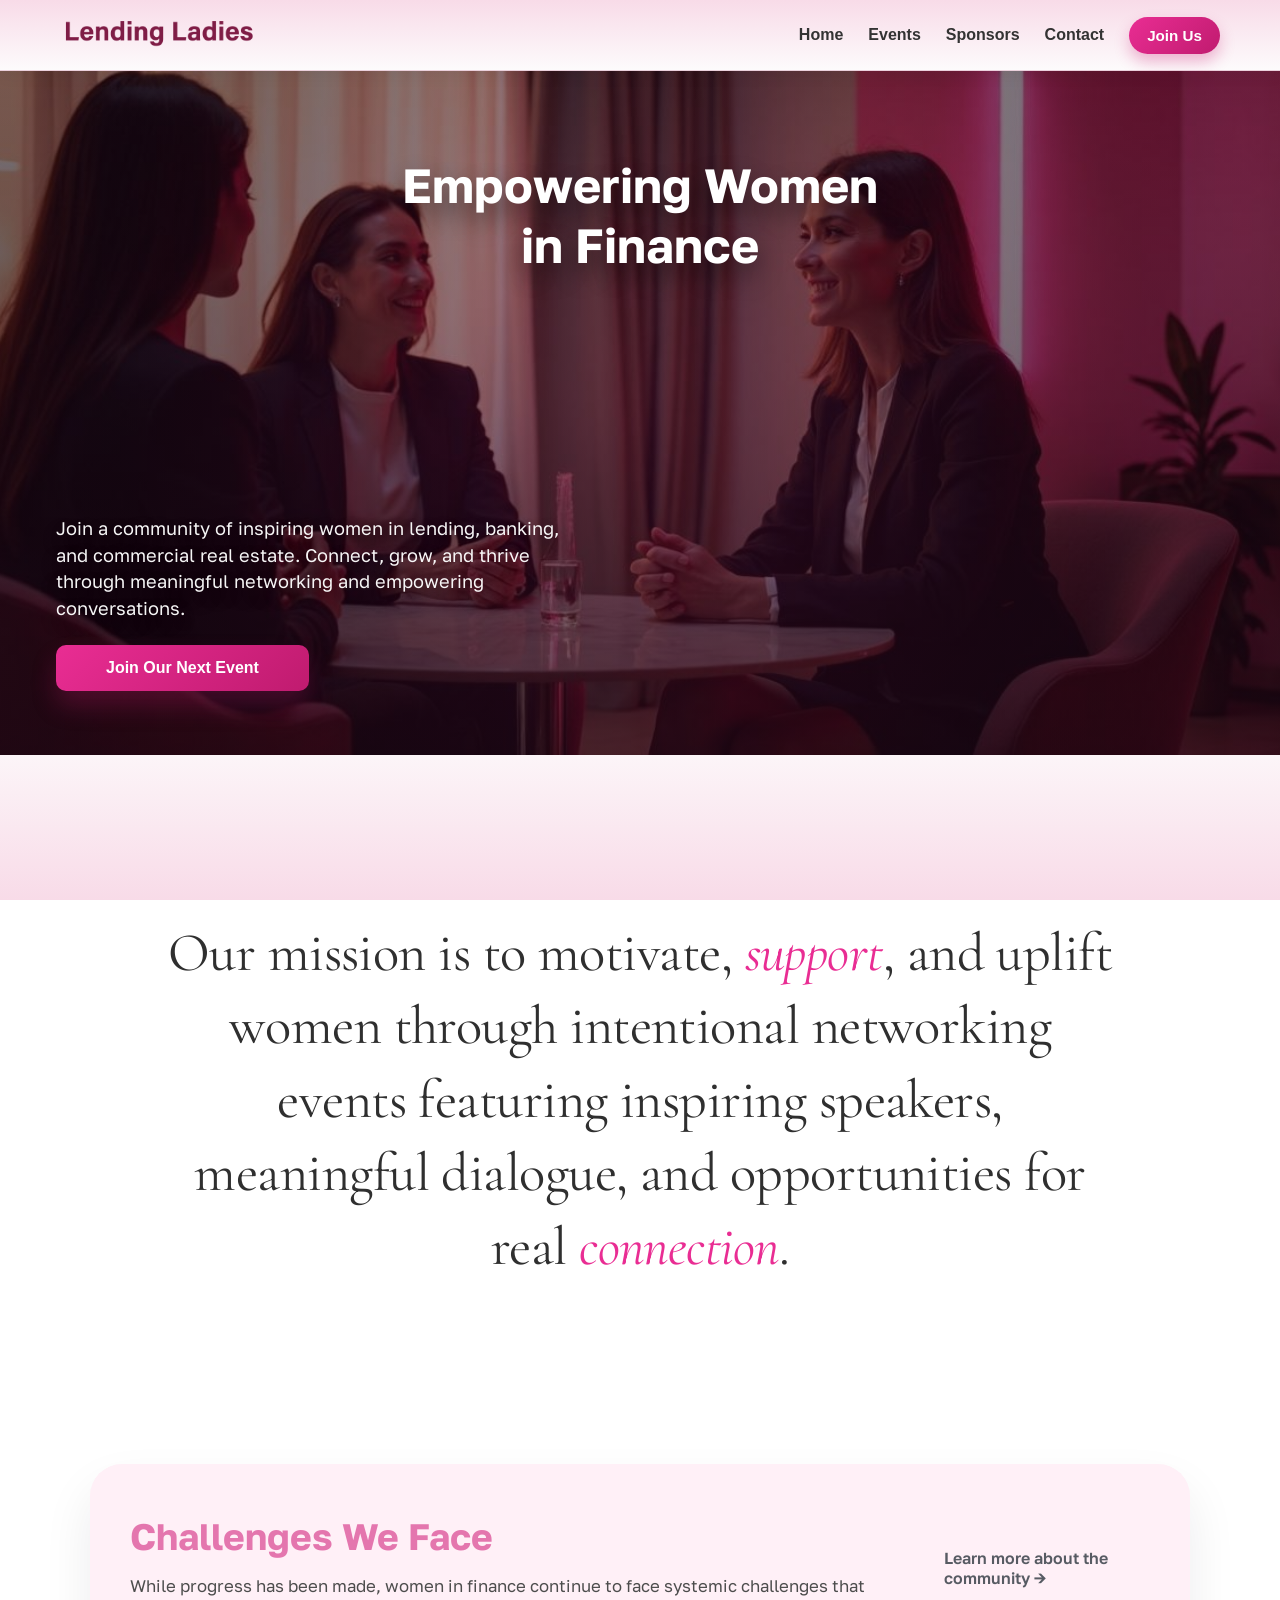
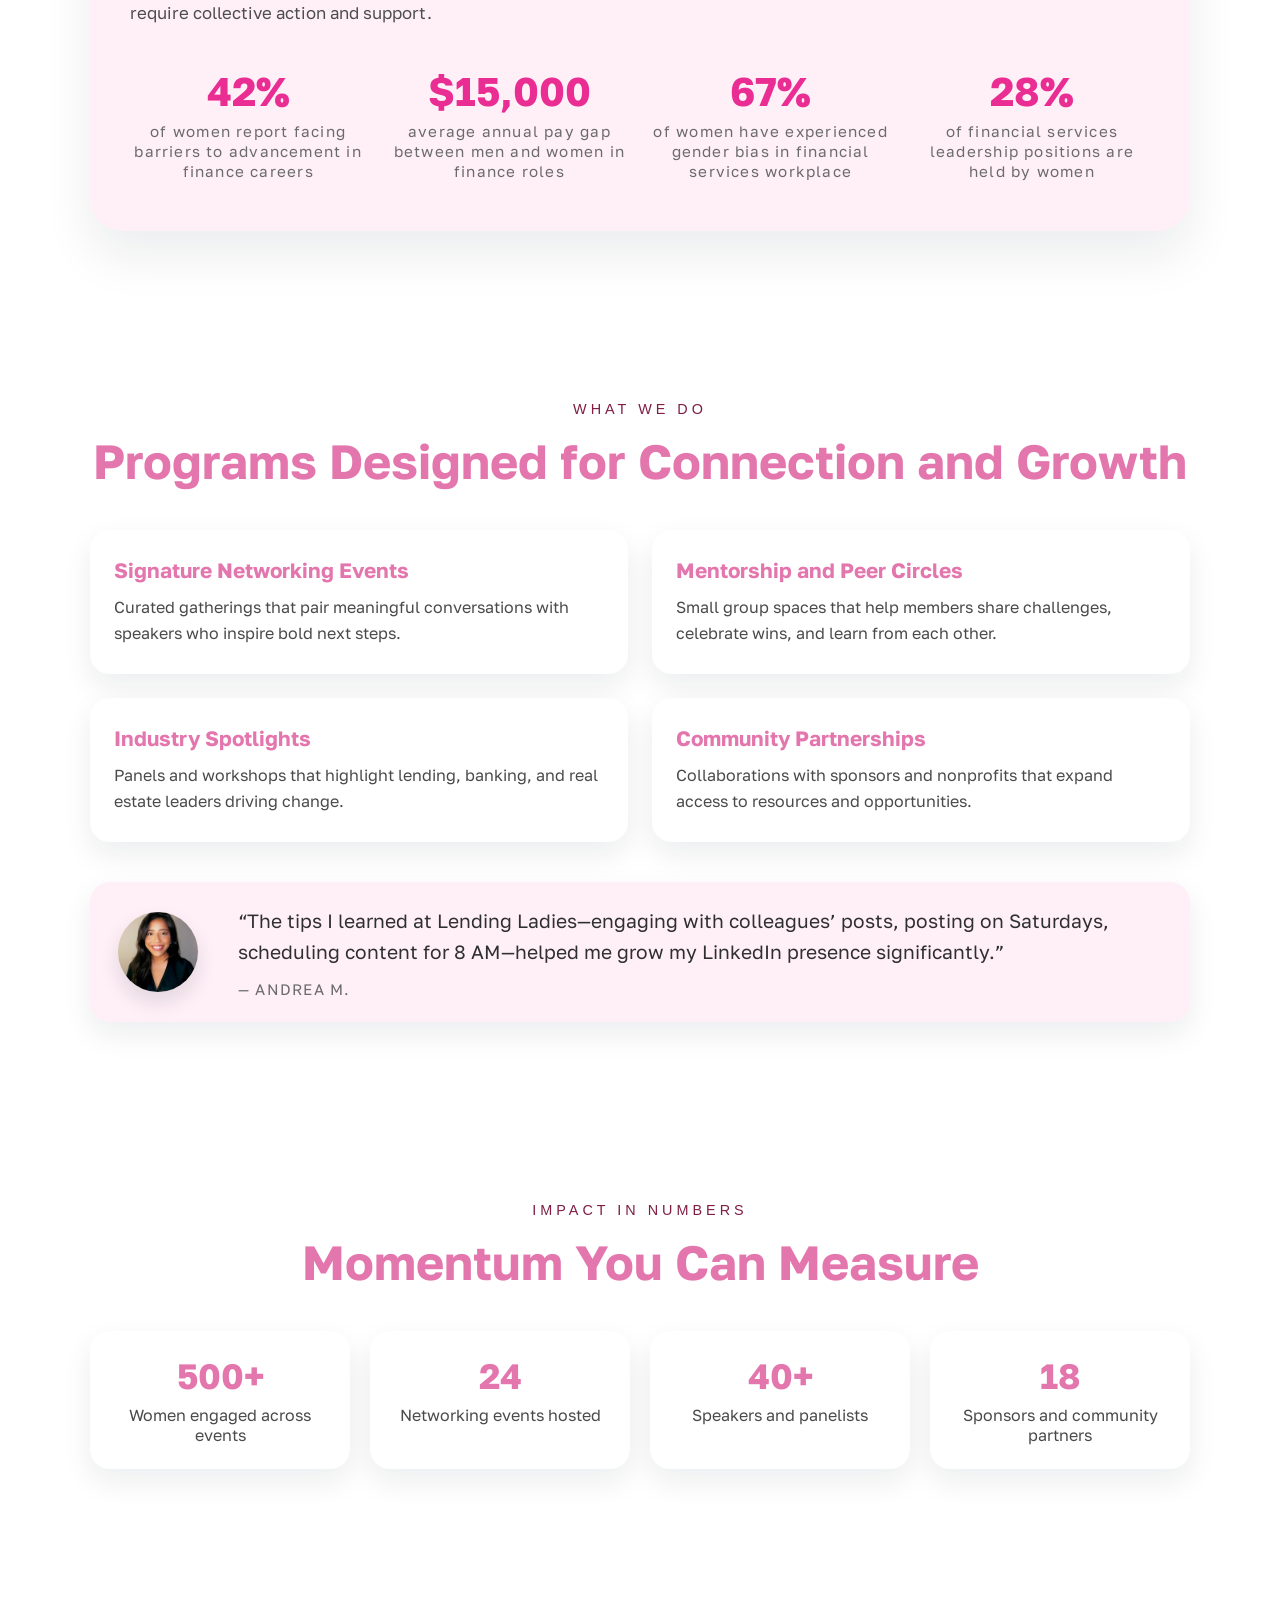
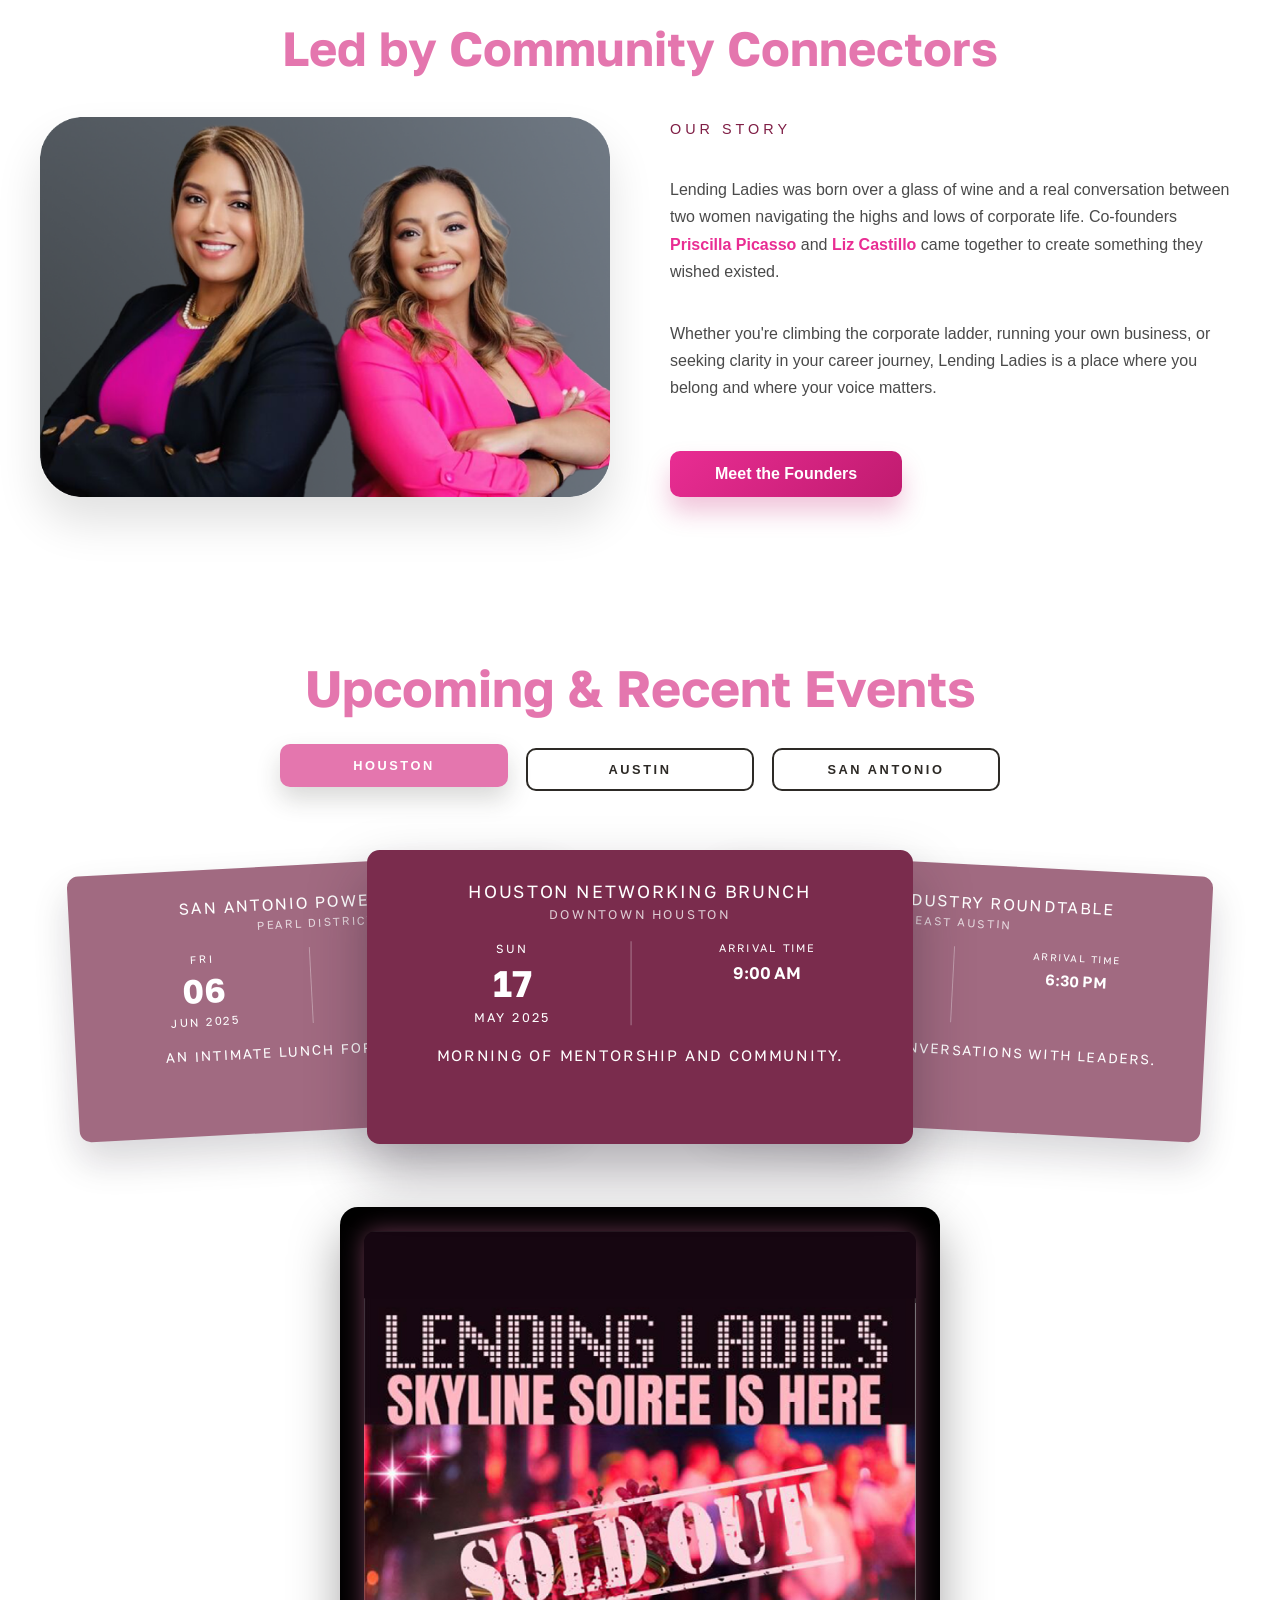
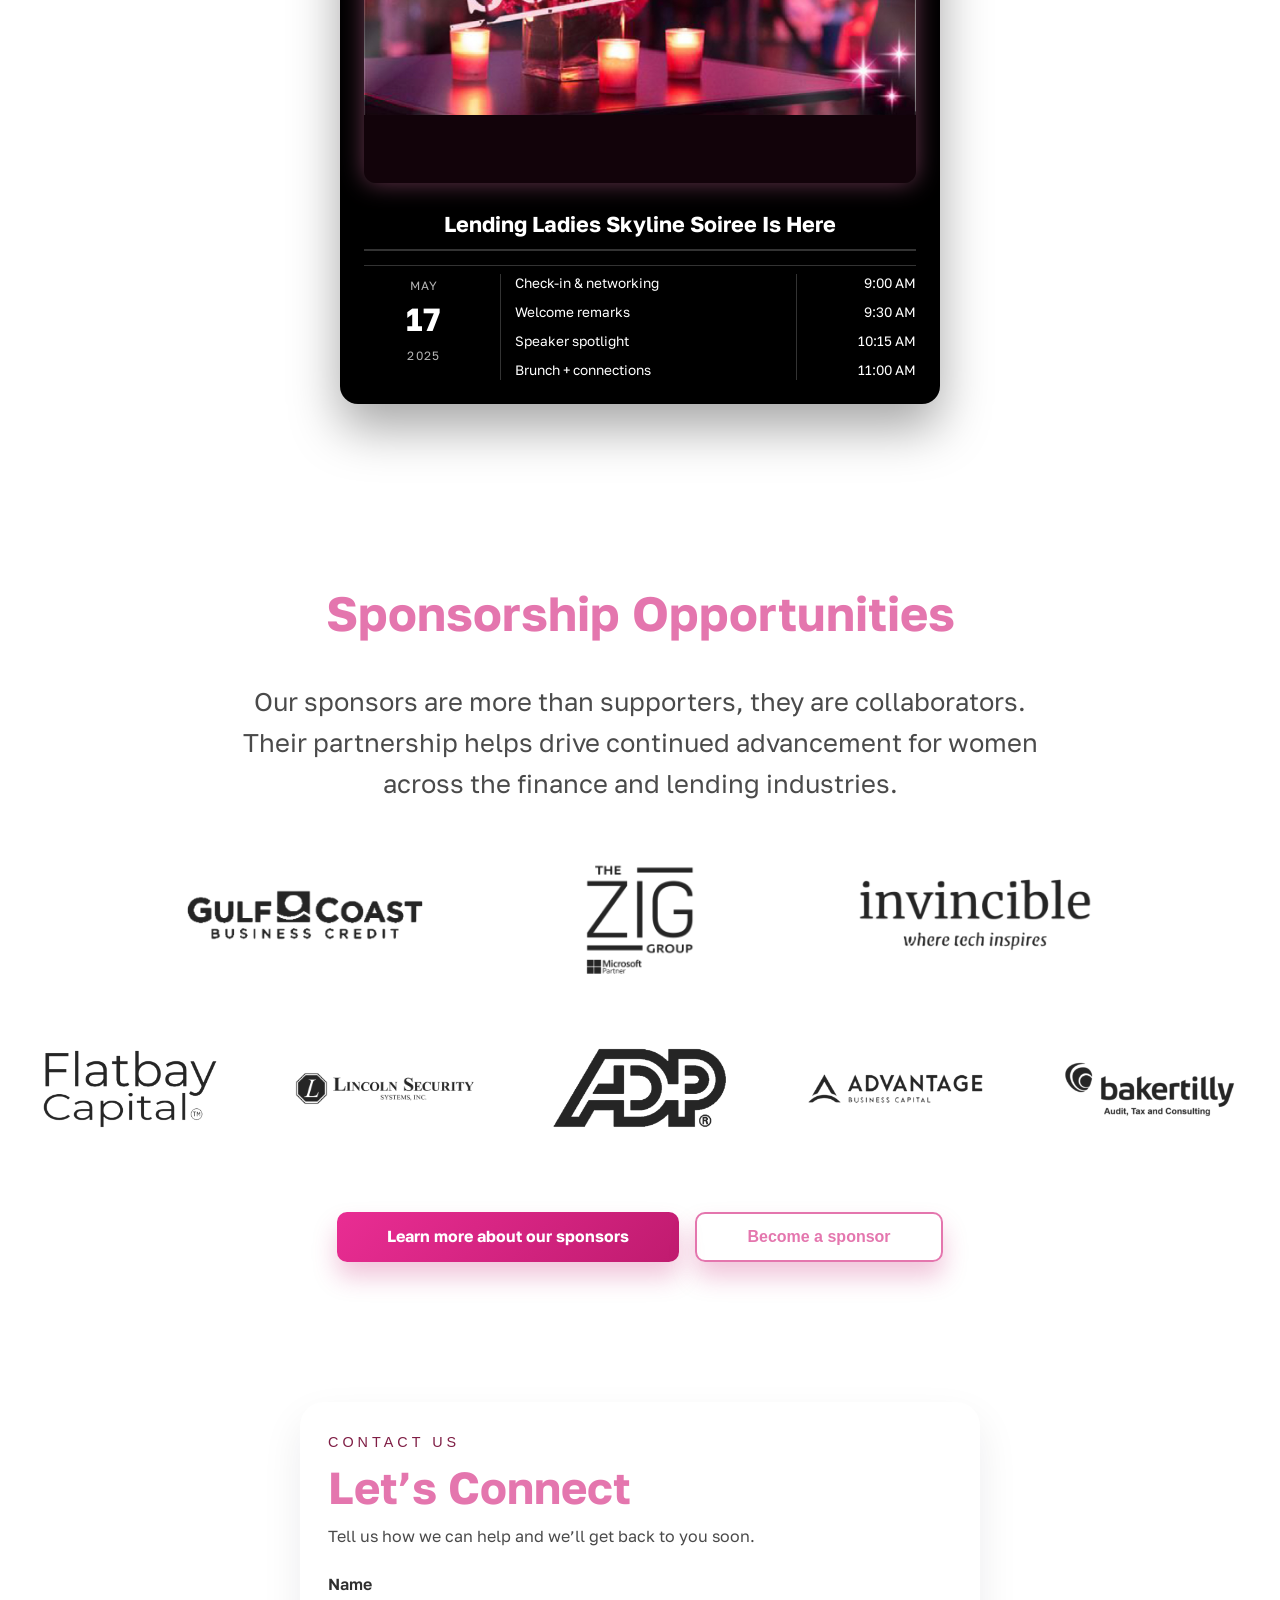
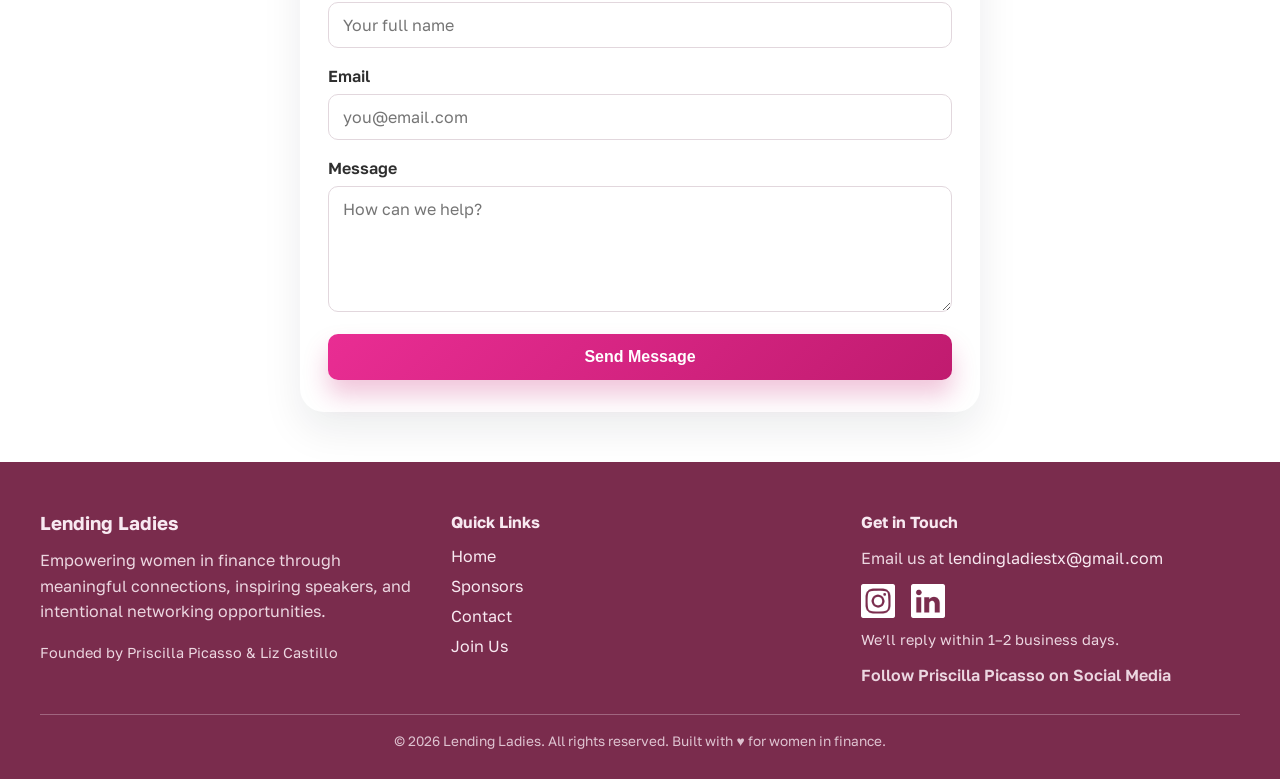
==== commit aa5693d7: "Texto hero section copy" ====
--- a/index.html
+++ b/index.html
@@ -65,12 +65,17 @@
         <img src="img/networking-event-BP4hZBoG.jpg" alt="Women networking" class="hero-section-copy-image">
         <div class="hero-section-copy-overlay"></div>
         <div class="hero-section-copy-content">
-            <h1>Empowering Women in Finance</h1>
-            <p>
-                Join a community of inspiring women in lending, banking, and commercial real estate.
-                Connect, grow, and thrive through meaningful networking and empowering conversations.
-            </p>
-            <button class="btn-primary" id="btn-next-event">Join Our Next Event</button>
+            <h1>
+                <span>Empowering Women</span>
+                <span>in Finance</span>
+            </h1>
+            <div class="hero-section-copy-cta">
+                <p>
+                    Join a community of inspiring women in lending, banking, and commercial real estate.
+                    Connect, grow, and thrive through meaningful networking and empowering conversations.
+                </p>
+                <button class="btn-primary" id="btn-next-event">Join Our Next Event</button>
+            </div>
         </div>
     </div>
 </section>
--- a/style.css
+++ b/style.css
@@ -365,7 +365,7 @@
     width: 100%;
     max-width: none;
     margin: 0;
-    min-height: clamp(420px, 60vh, 680px);
+    min-height: clamp(540px, 76vh, 900px);
     border-radius: 0;
     overflow: hidden;
     position: relative;
@@ -393,38 +393,49 @@
     position: relative;
     z-index: 1;
     min-height: inherit;
-    padding: 40px 24px;
-    max-width: 840px;
+    padding: 48px 24px;
+    max-width: 1400px;
     margin: 0 auto;
     display: flex;
     flex-direction: column;
-    align-items: center;
-    justify-content: center;
+    justify-content: space-between;
+    color: #fff;
+}
+
+.hero-section-copy-content h1{
+    margin: 0 auto;
     text-align: center;
     color: #fff;
-}
-
-.hero-section-copy-content h1{
-    color: #fff;
-    font-size: clamp(1.5rem, 3vw, 2.7rem);
-    line-height: 1.15;
+    font-size: clamp(2rem, 4vw, 3rem);
+    line-height: 1.25;
     font-family: 'Golos Text', sans-serif;
+    font-weight: 700;
+    letter-spacing: normal;
     text-shadow: 0 12px 26px rgba(0, 0, 0, 0.45);
 }
 
+.hero-section-copy-content h1 span{
+    display: block;
+}
+
+.hero-section-copy-cta{
+    max-width: 530px;
+    margin-top: auto;
+    text-align: left;
+}
+
 .hero-section-copy-content p{
-    margin-top: 16px;
-    font-size: clamp(0.85rem, 1.4vw, 1rem);
+    margin-top: 0;
+    font-size: clamp(0.95rem, 1.5vw, 1.1rem);
     line-height: 1.45;
     font-family: 'Golos Text', sans-serif;
     font-weight: 400;
-    max-width: 720px;
     color: rgba(255, 255, 255, 0.96);
     text-shadow: 0 8px 18px rgba(0, 0, 0, 0.45);
 }
 
-.hero-section-copy-content .btn-primary{
-    margin-top: 30px;
+.hero-section-copy-cta .btn-primary{
+    margin-top: 24px;
 }
 
 @media (min-width: 992px){
@@ -433,7 +444,15 @@
     }
 
     .hero-section-copy-content{
-        padding: 64px 40px;
+        padding: 84px 56px 64px;
+    }
+
+    .hero-section-copy-content p{
+        font-size: 1.14rem;
+    }
+
+    .hero-section-copy-cta{
+        margin-left: 0;
     }
 }
 
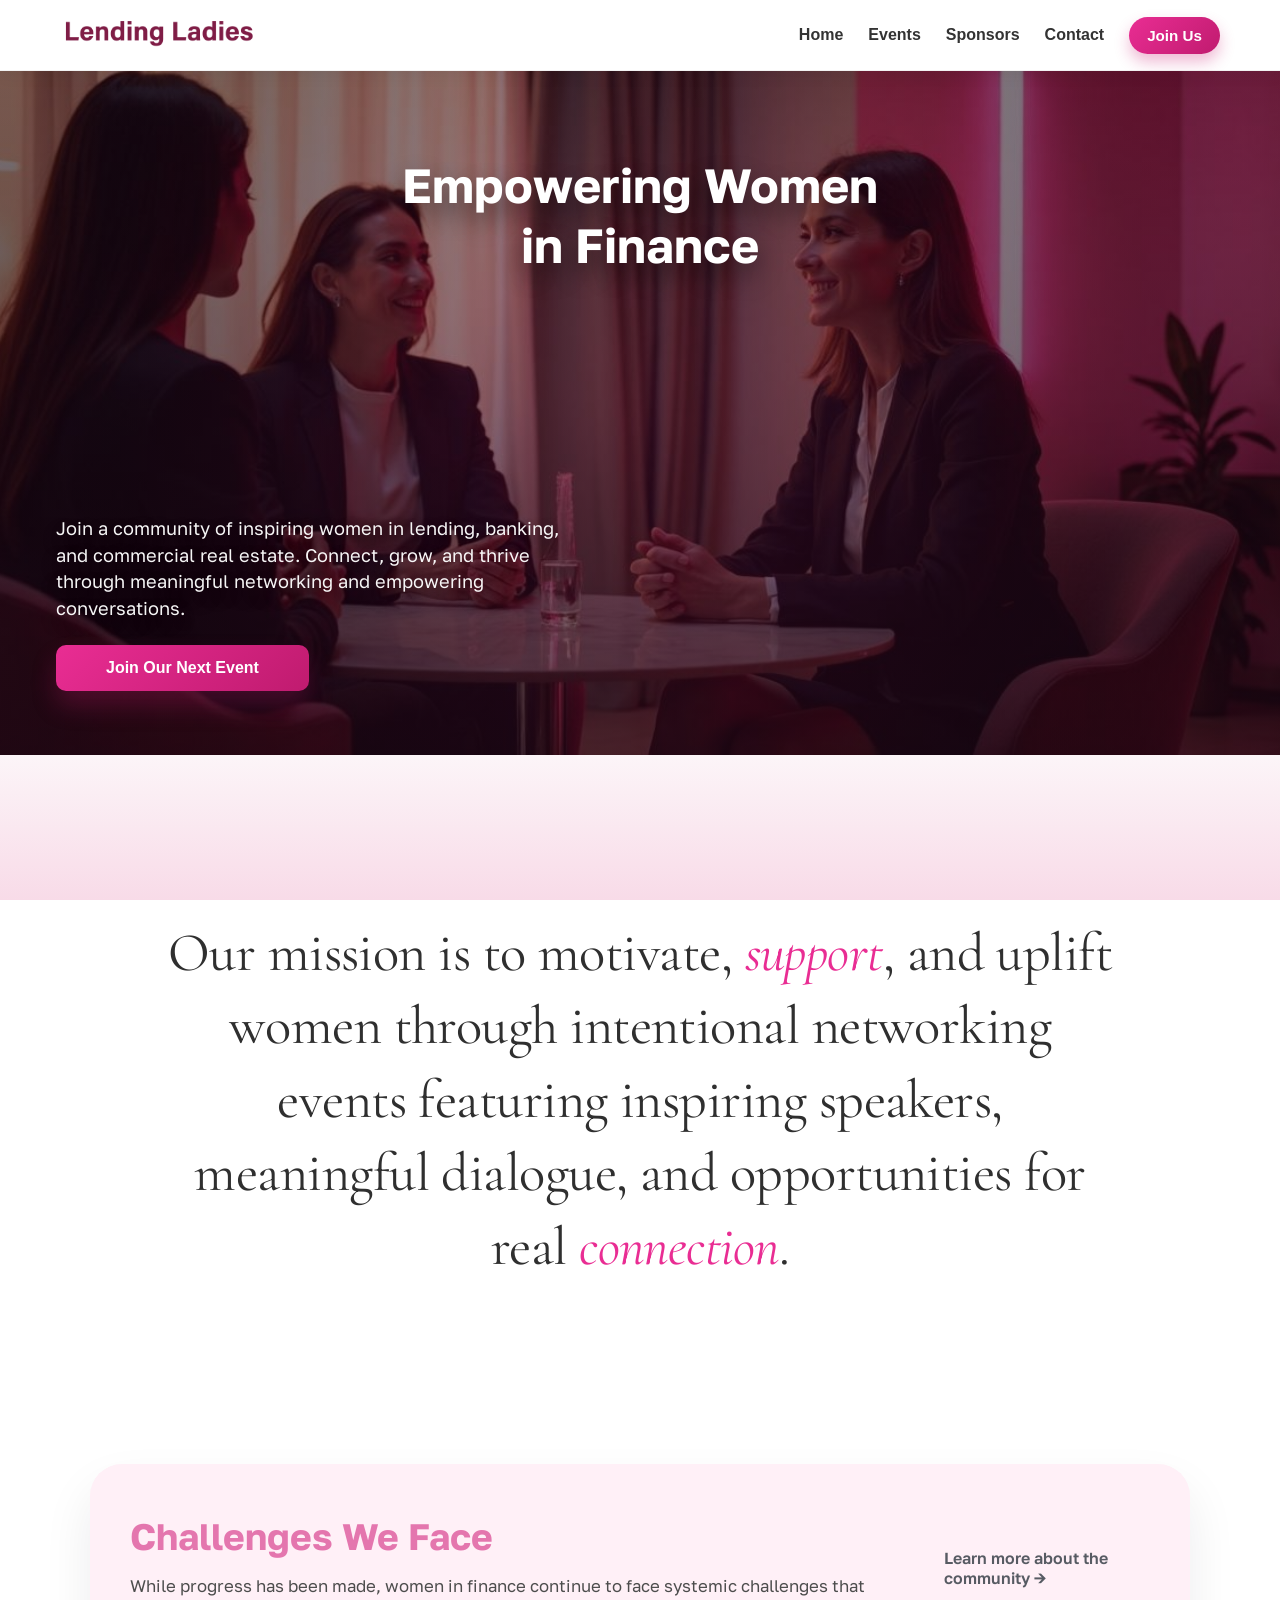
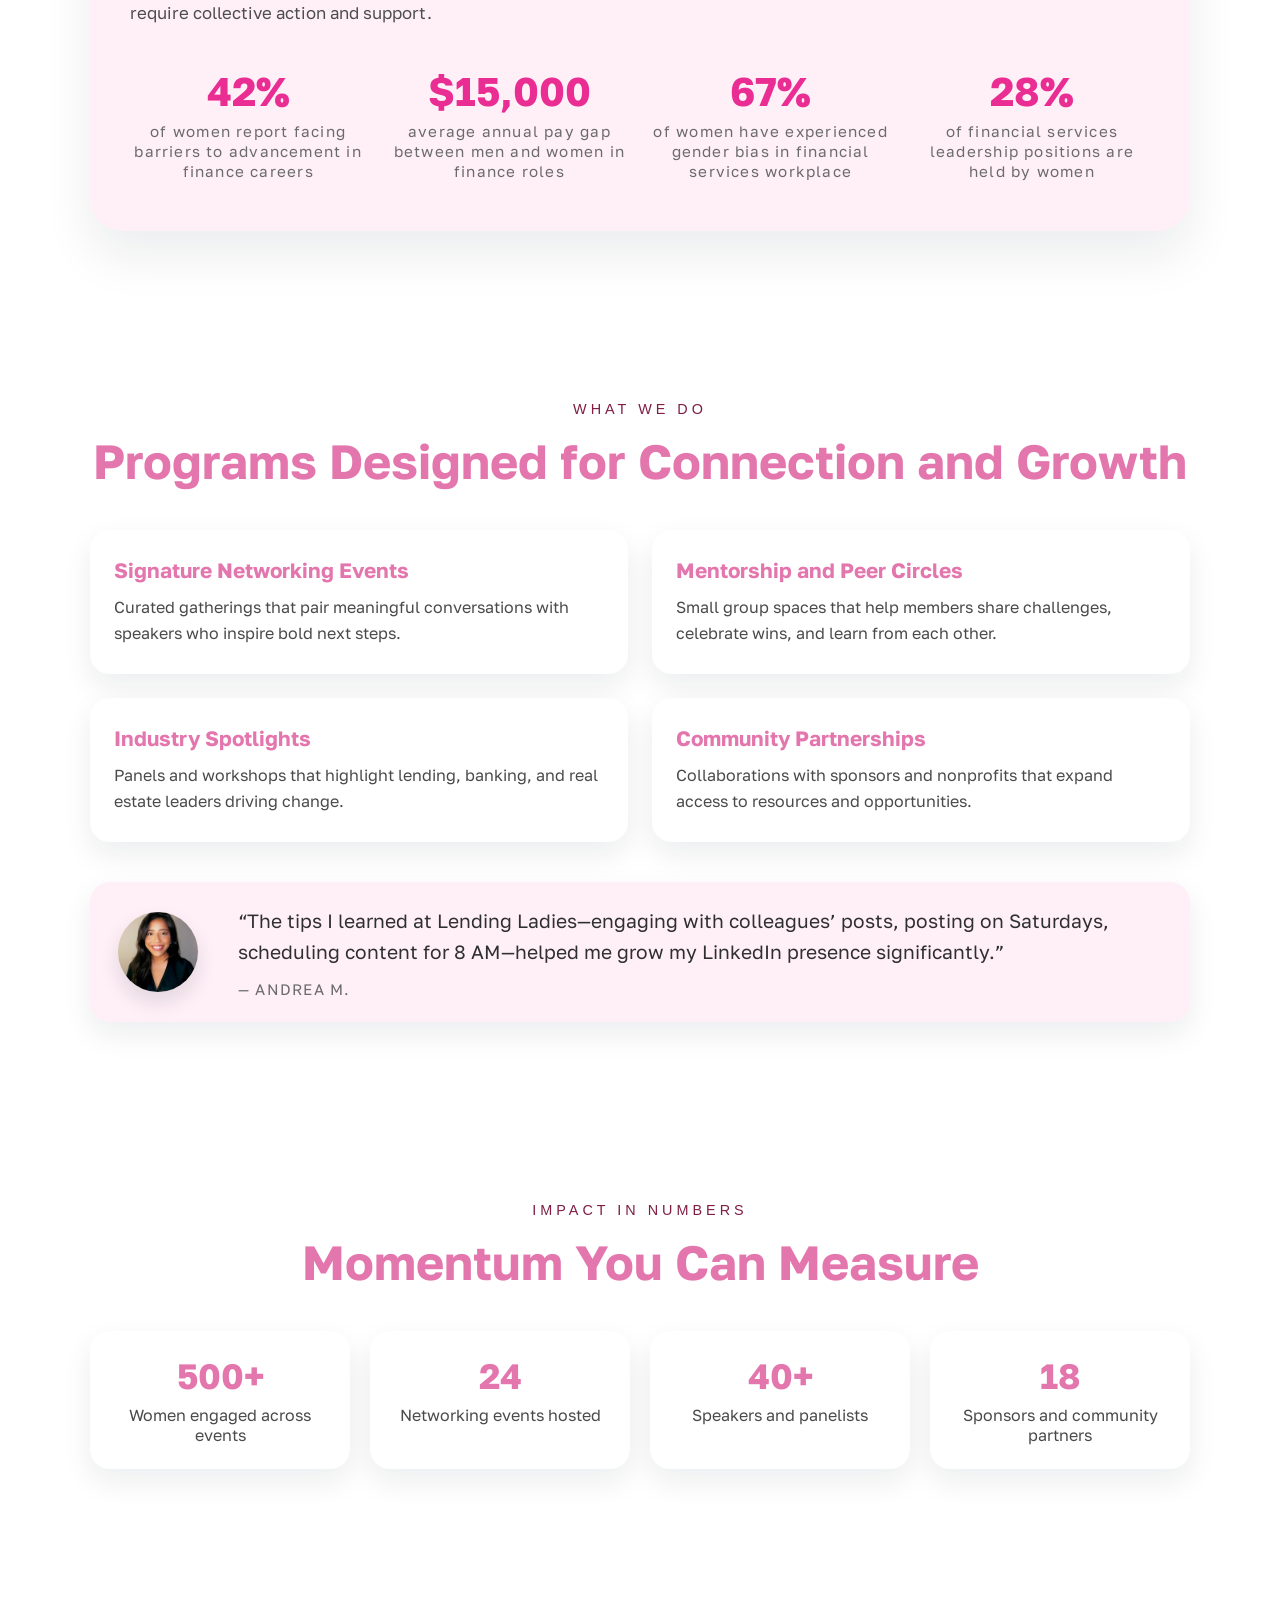
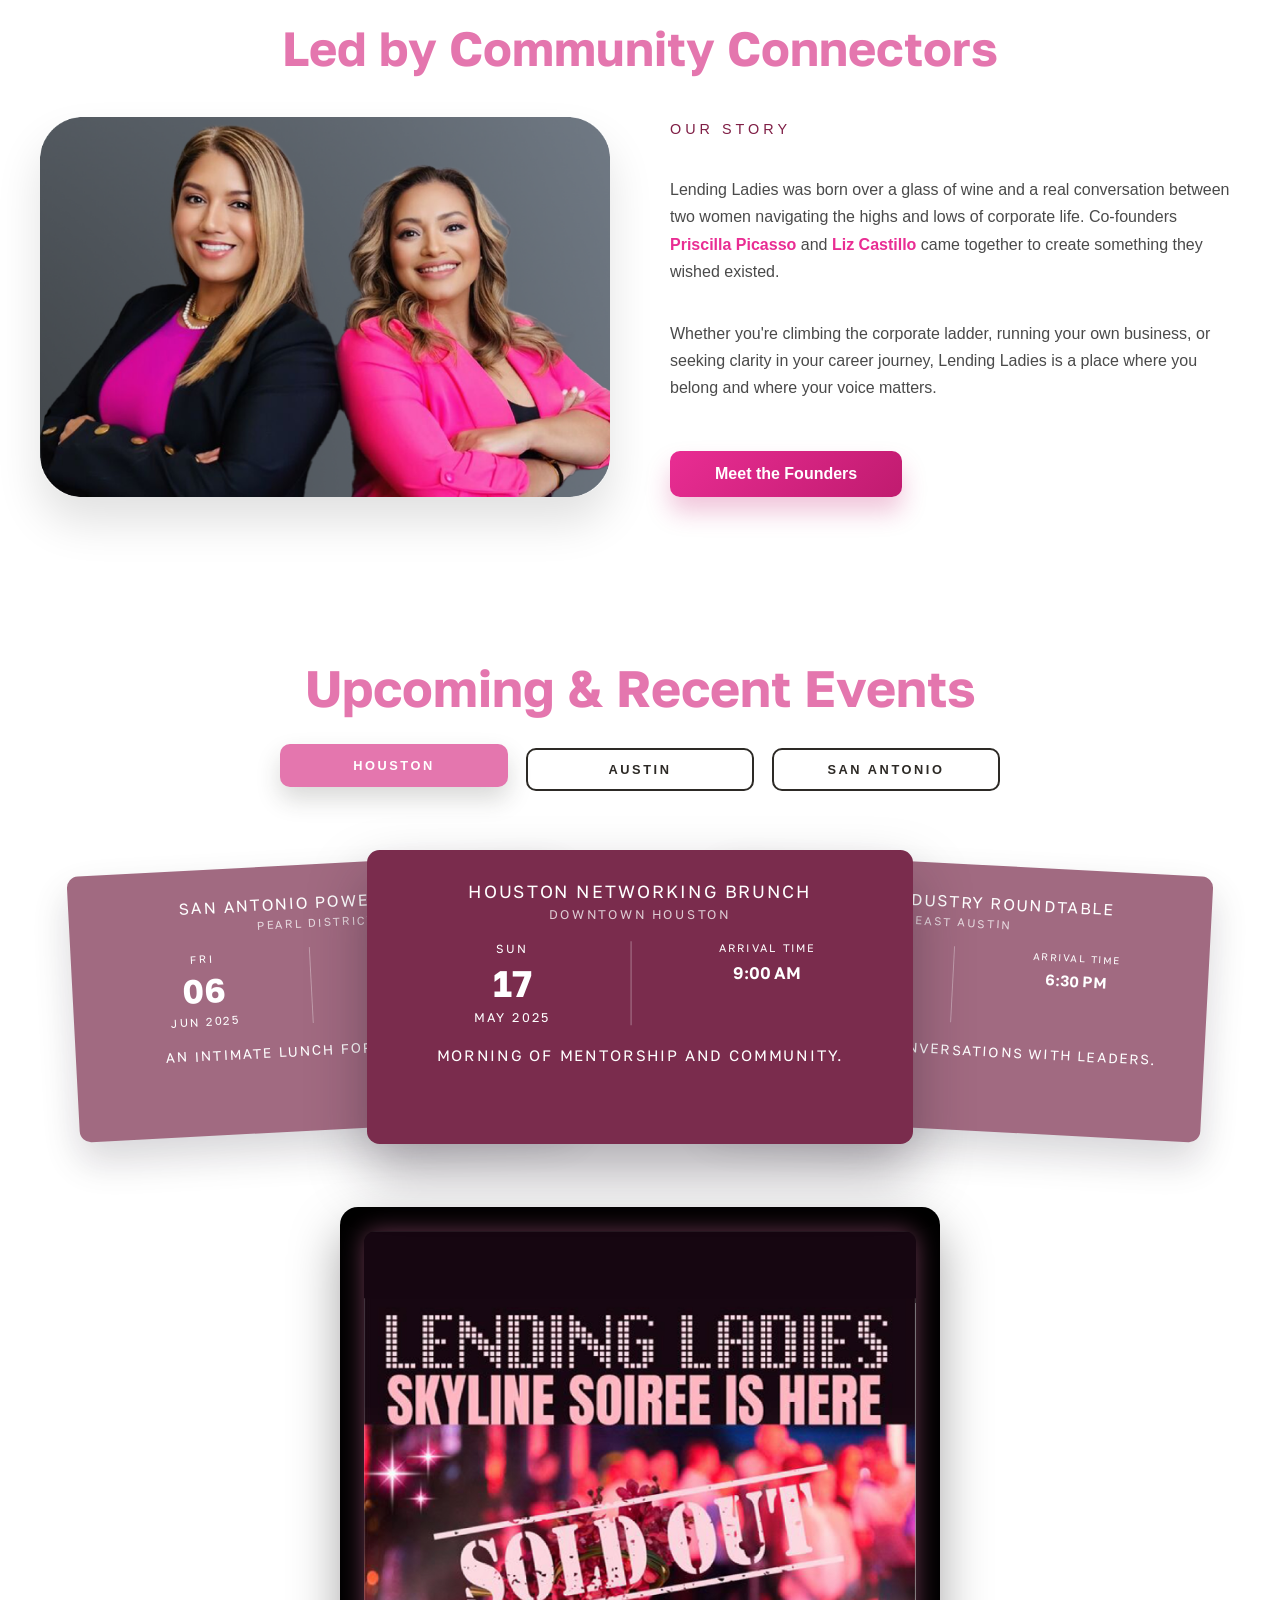
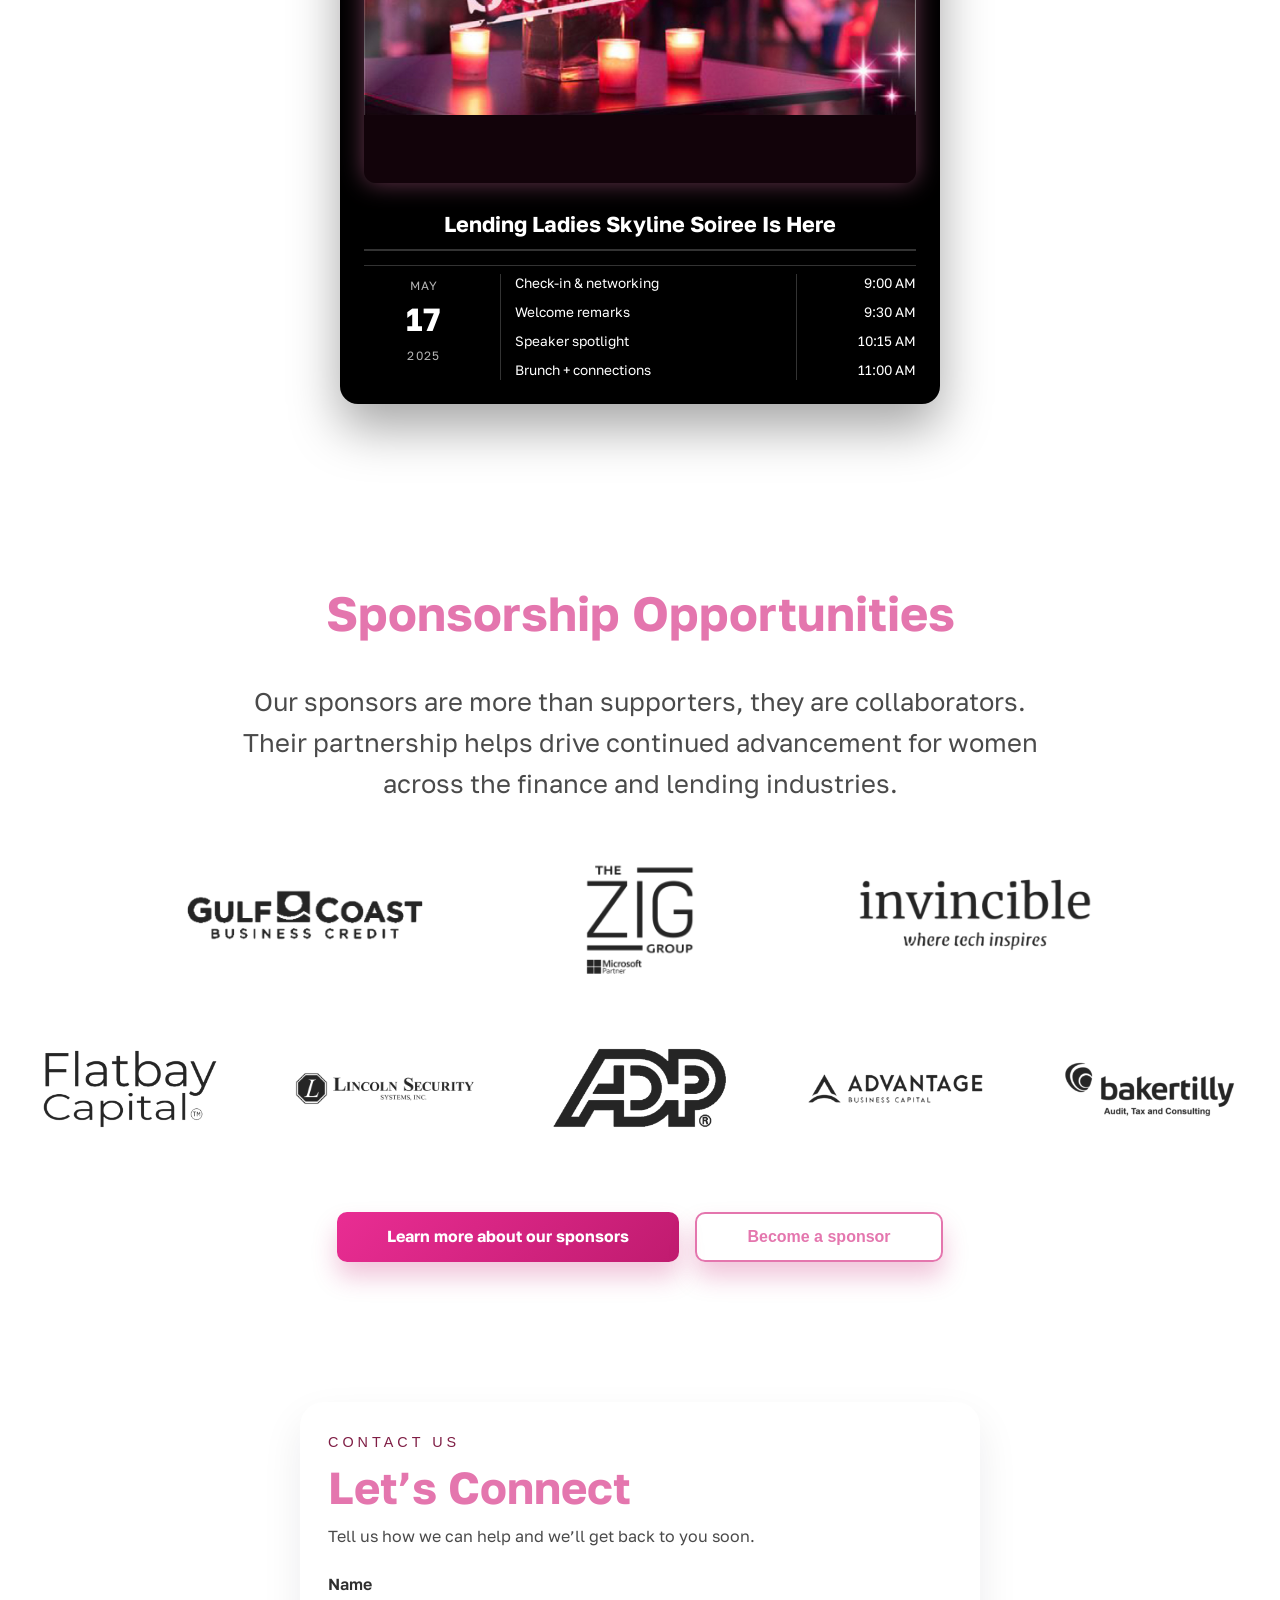
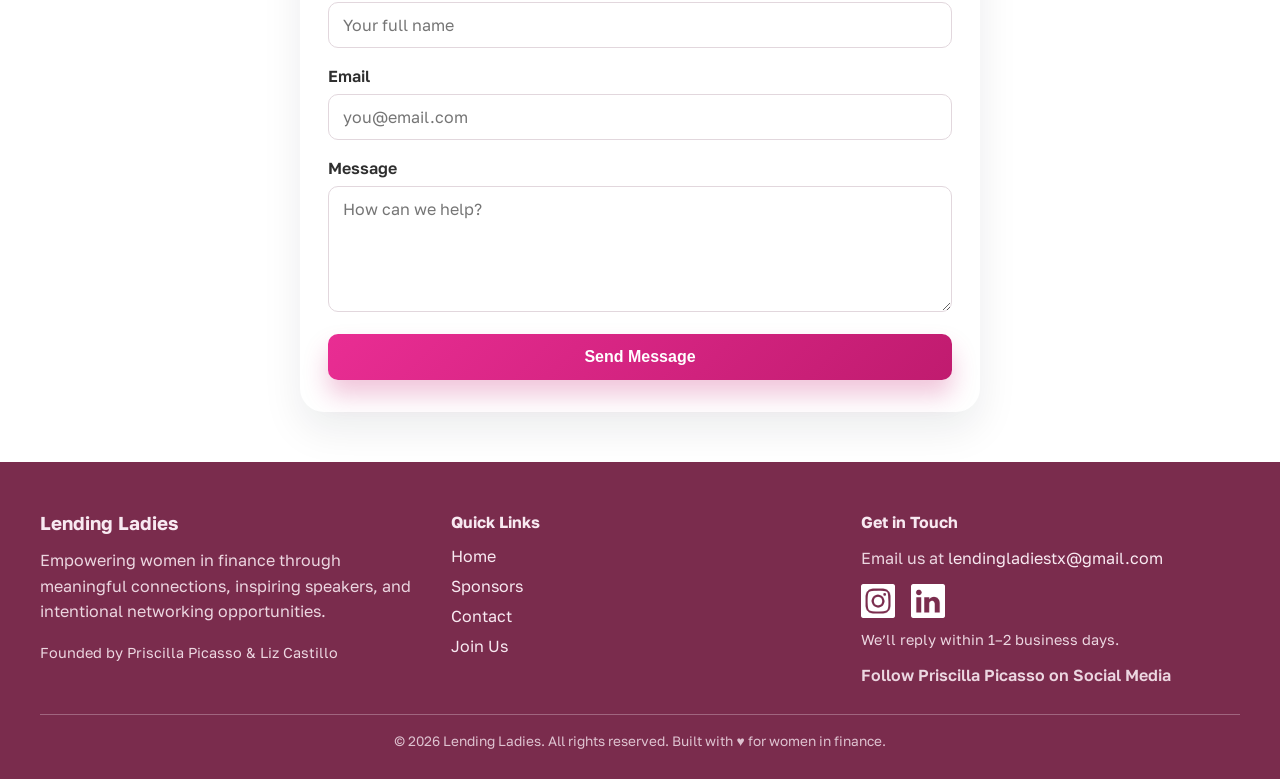
==== commit 80e0ee71: "cambios miniatura, navbar" ====
--- a/index.html
+++ b/index.html
@@ -14,13 +14,13 @@
     <meta property="og:type" content="website">
     <meta property="og:url" content="https://adal2025.github.io/lendingladies/">
     
-    <meta property="og:image" content="https://raw.githubusercontent.com/Adal2025/lendingladies/main/img/LOGO---LENDING-LADIES---Miniatura.jpg">
+    <meta property="og:image" content="https://raw.githubusercontent.com/Adal2025/lendingladies/main/img/LOGo-Lending-Ladies-v2.jpg">
     <meta property="og:image:alt" content="Logo de Lending Ladies TX">
     
     <meta name="twitter:card" content="summary_large_image">
     <meta name="twitter:title" content="Lending Ladies TX | Empowering Women in the Lending Industry">
     <meta name="twitter:description" content="Join the #1 community built to elevate, support, and connect women across all areas of the lending world in Texas.">
-    <meta name="twitter:image" content="https://raw.githubusercontent.com/Adal2025/lendingladies/main/img/LOGO---LENDING-LADIES---Miniatura.jpg">
+    <meta name="twitter:image" content="https://raw.githubusercontent.com/Adal2025/lendingladies/main/img/LOGo-Lending-Ladies-v2.jpg">
 
     <script src="https://www.google.com/recaptcha/api.js?onload=onRecaptchaLoad&render=explicit" async defer></script>
 
@@ -30,7 +30,7 @@
   "url": "https://adal2025.github.io/lendingladies/",
   "name": "Lending Ladies TX | Empowering Women in the Lending Industry",
   "description": "The #1 Organization for Women in the Lending Industry in Texas. Join our community to elevate, support, and connect.",
-  "image": "https://raw.githubusercontent.com/Adal2025/lendingladies/main/img/LOGO---LENDING-LADIES---Miniatura.jpg" }
+  "image": "https://raw.githubusercontent.com/Adal2025/lendingladies/main/img/LOGo-Lending-Ladies-v2.jpg" }
     </script>
 
 </head>
--- a/style.css
+++ b/style.css
@@ -40,7 +40,7 @@
 .site-header{
     position: sticky;
     top: 0;
-    background: linear-gradient(180deg, #f8dbe8 0%, #fdfbfc 100%);
+    background: #ffffff;
     z-index: 100;
     border-bottom: 1px solid rgba(0, 0, 0, 0.05);
     box-shadow: 0 5px 15px rgba(0, 0, 0, 0.05);
@@ -75,7 +75,7 @@
     top: 100%;
     left: 0;
     right: 0;
-    background: transparent;
+    background: #ffffff;
     padding: 20px;
     display: none;
     flex-direction: column;
@@ -398,7 +398,7 @@
     margin: 0 auto;
     display: flex;
     flex-direction: column;
-    justify-content: space-between;
+    justify-content: center;
     color: #fff;
 }
 
@@ -420,8 +420,8 @@
 
 .hero-section-copy-cta{
     max-width: 530px;
-    margin-top: auto;
-    text-align: left;
+    margin-top: 24px;
+    text-align: center;
 }
 
 .hero-section-copy-content p{
@@ -445,6 +445,7 @@
 
     .hero-section-copy-content{
         padding: 84px 56px 64px;
+        justify-content: space-between;
     }
 
     .hero-section-copy-content p{
@@ -452,6 +453,8 @@
     }
 
     .hero-section-copy-cta{
+        margin-top: auto;
+        text-align: left;
         margin-left: 0;
     }
 }
@@ -1273,6 +1276,24 @@
 .sponsor-opps-btn-outline:hover{
     background: #e476ae;
     color: #ffffff;
+}
+
+@media (max-width: 700px){
+    .sponsor-opps-actions{
+        flex-direction: column;
+        align-items: center;
+    }
+
+    .sponsor-opps-actions .btn-primary{
+        width: min(100%, 310px);
+        min-height: 52px;
+        padding: 14px 20px;
+        display: inline-flex;
+        align-items: center;
+        justify-content: center;
+        text-align: center;
+        white-space: nowrap;
+    }
 }
 
 @media (min-width: 992px){
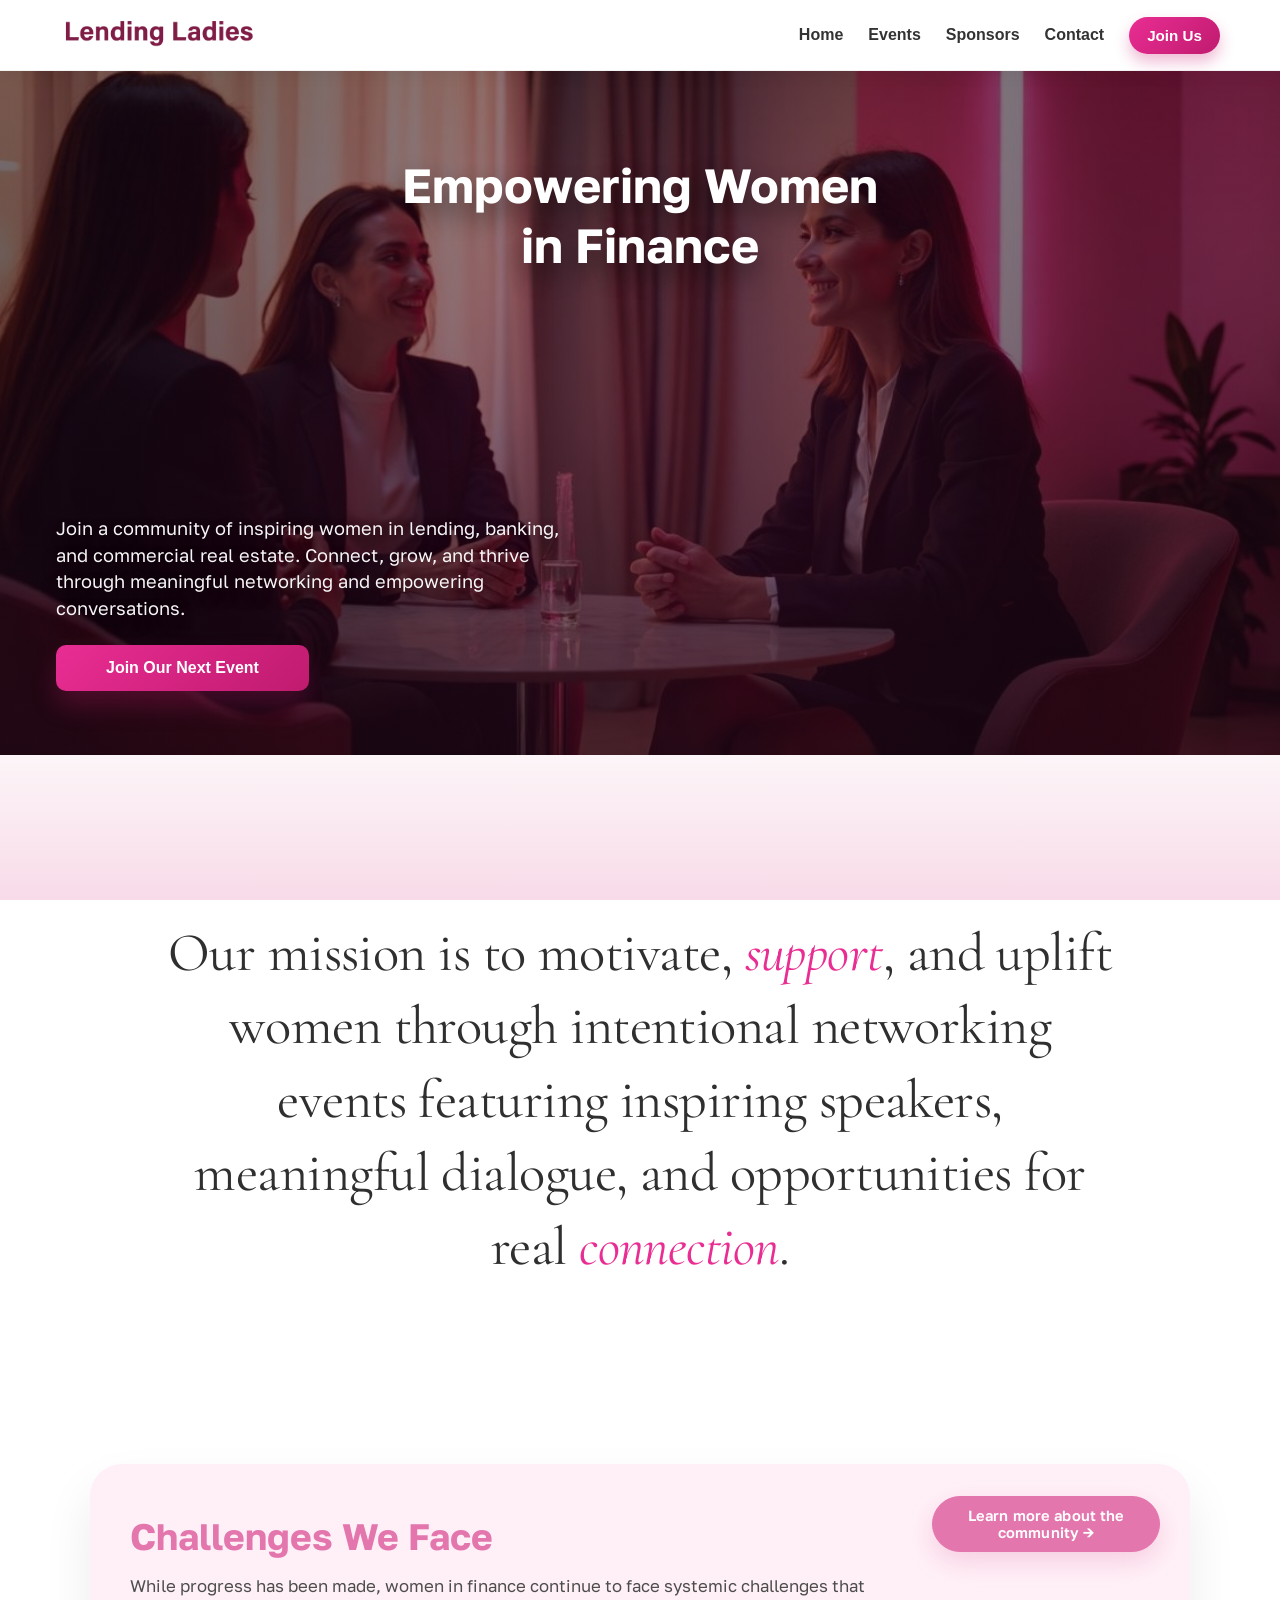
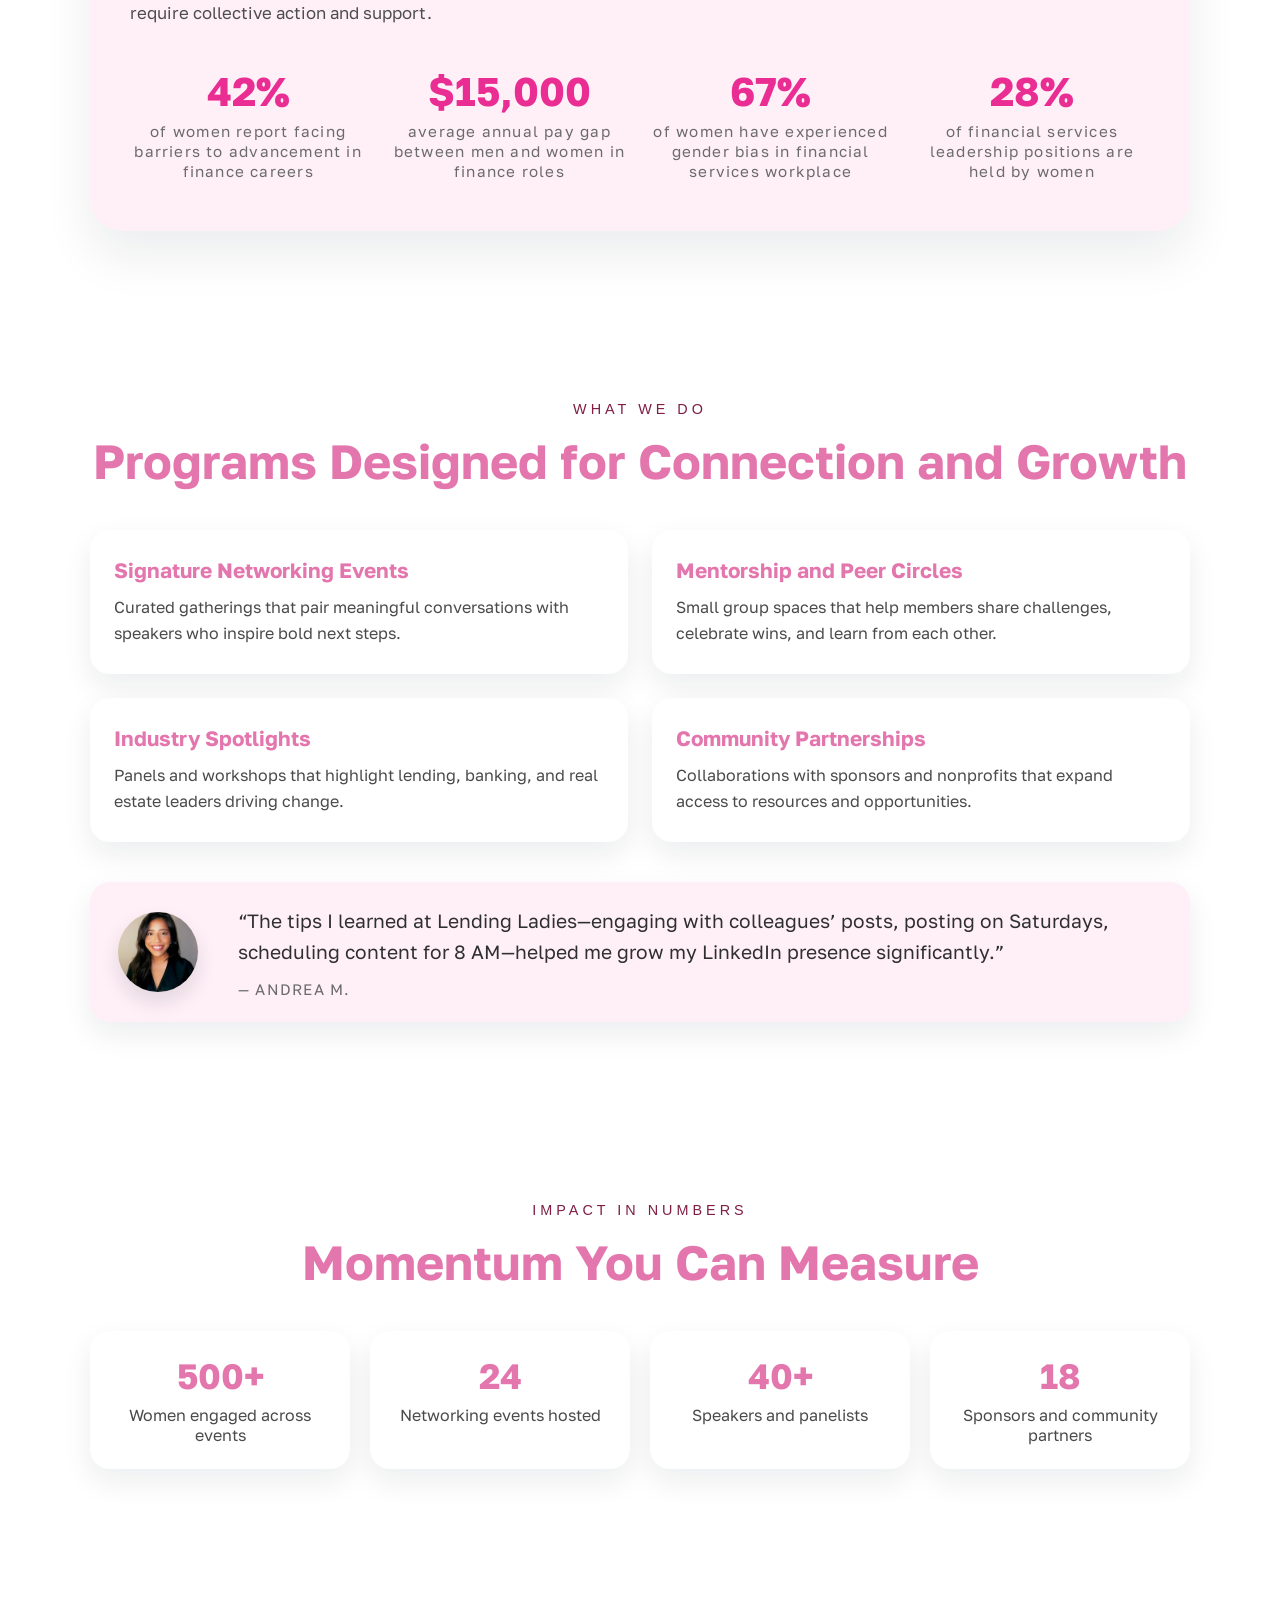
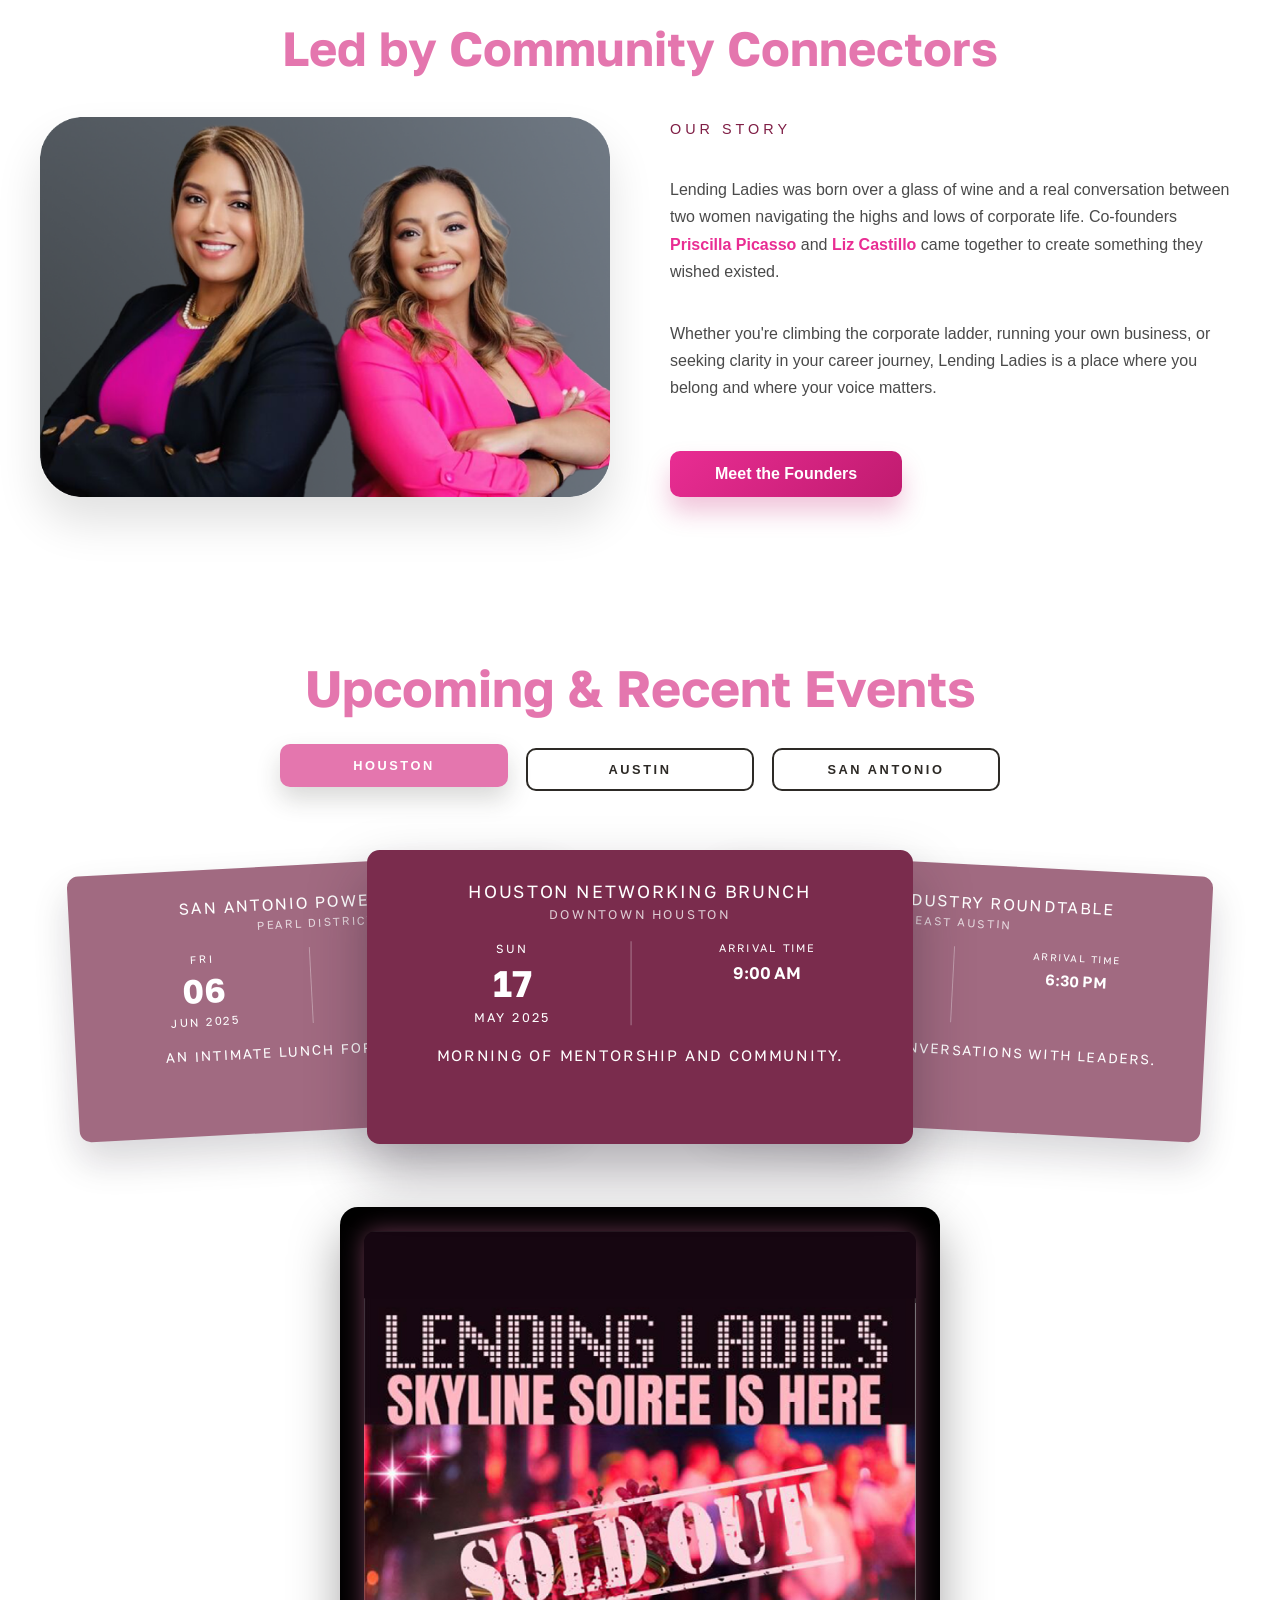
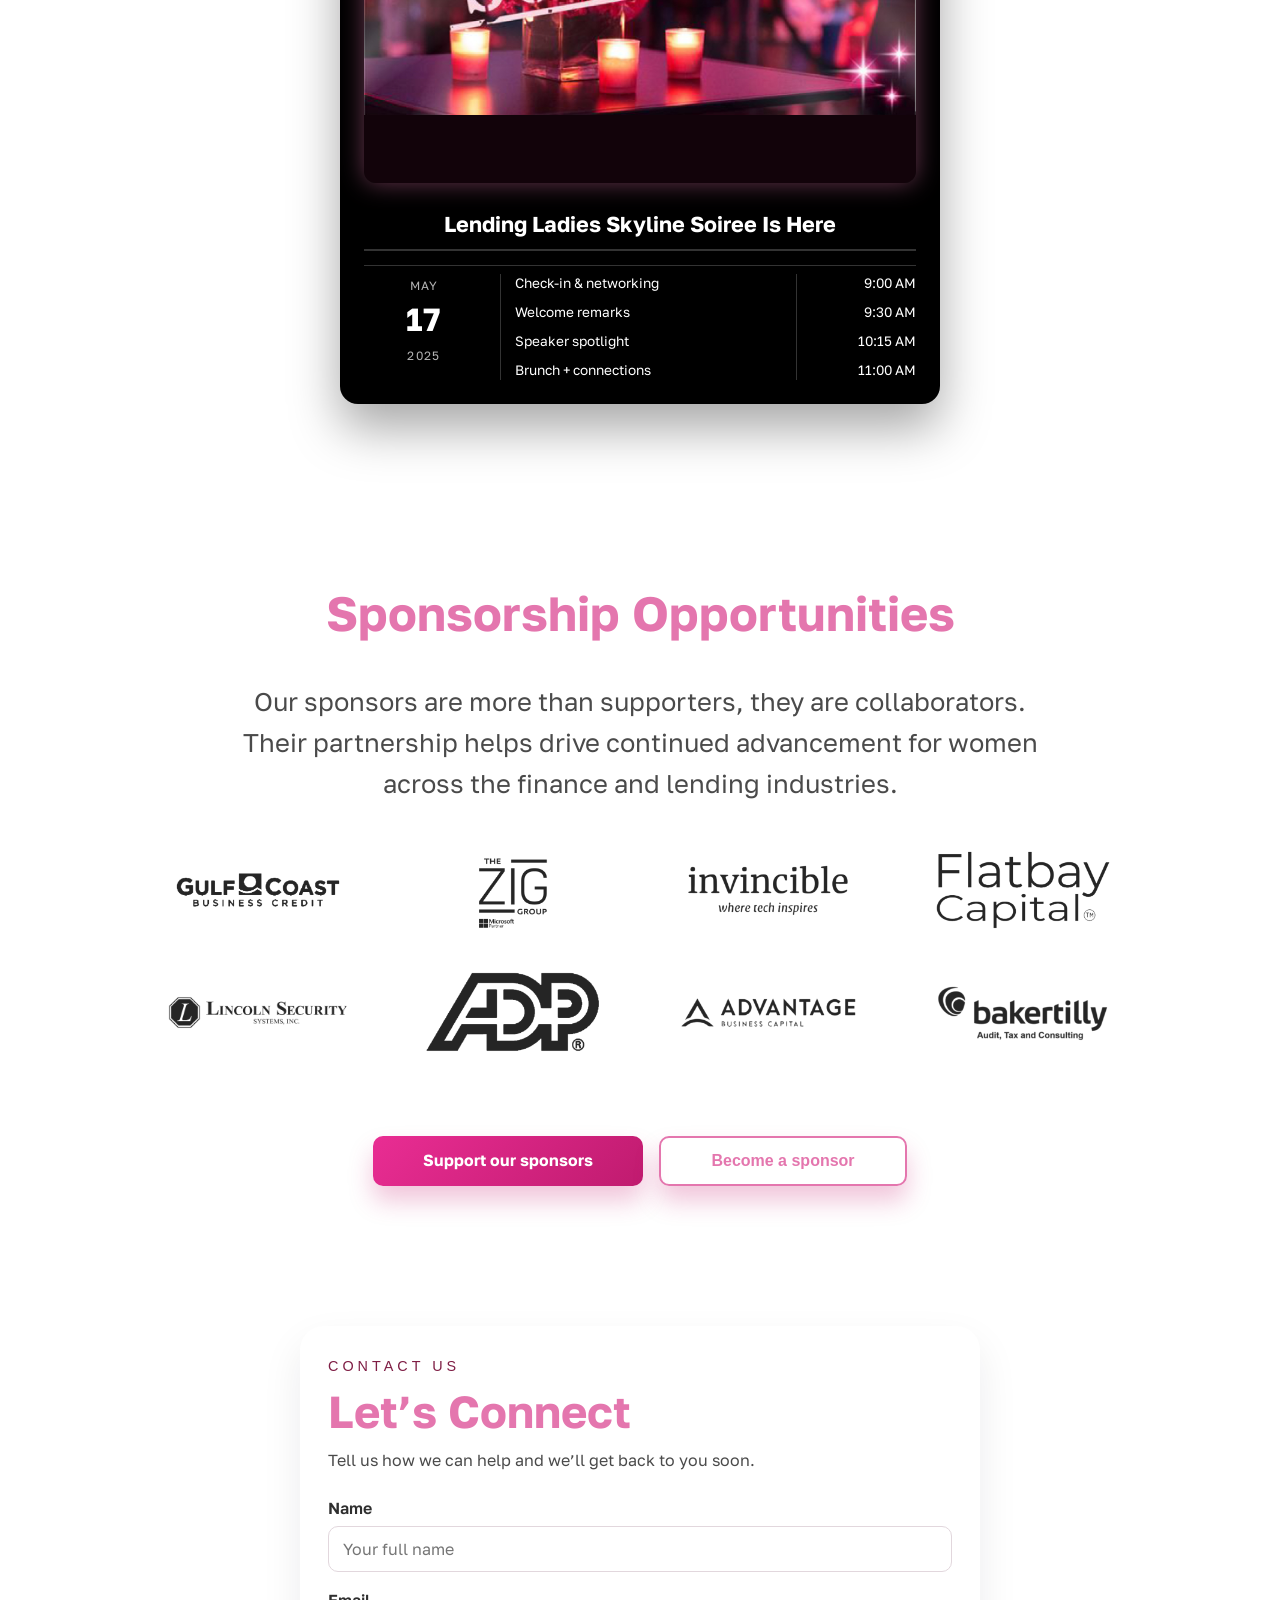
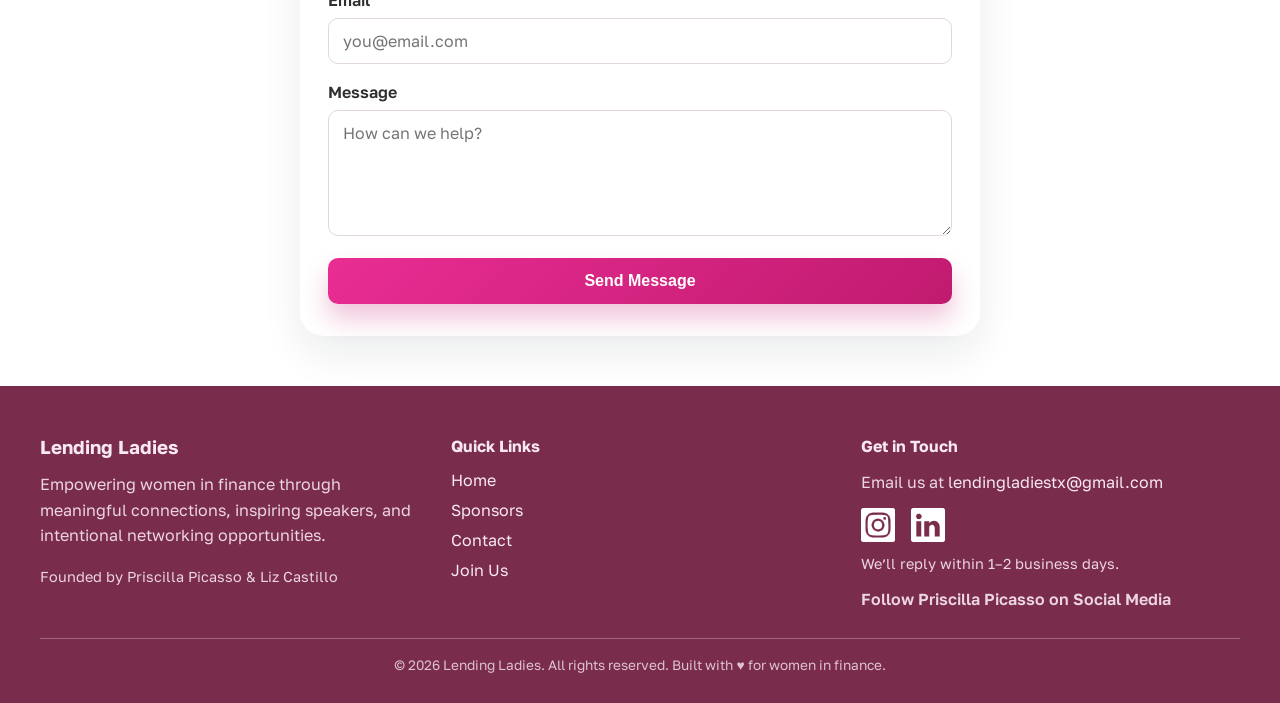
==== commit 70ca18a0: "Botones, post tabs, sponsors logos" ====
--- a/index.html
+++ b/index.html
@@ -14,13 +14,16 @@
     <meta property="og:type" content="website">
     <meta property="og:url" content="https://adal2025.github.io/lendingladies/">
     
-    <meta property="og:image" content="https://raw.githubusercontent.com/Adal2025/lendingladies/main/img/LOGo-Lending-Ladies-v2.jpg">
-    <meta property="og:image:alt" content="Logo de Lending Ladies TX">
+    <meta property="og:image" content="https://raw.githubusercontent.com/Adal2025/lendingladies/main/img/Miniatura---Logo-Lending-ladies.jpg">
+    <meta property="og:image:secure_url" content="https://raw.githubusercontent.com/Adal2025/lendingladies/main/img/Miniatura---Logo-Lending-ladies.jpg">
+    <meta property="og:image:width" content="1200">
+    <meta property="og:image:height" content="952">
+    <meta property="og:image:alt" content="Lending Ladies TX logo">
     
     <meta name="twitter:card" content="summary_large_image">
     <meta name="twitter:title" content="Lending Ladies TX | Empowering Women in the Lending Industry">
     <meta name="twitter:description" content="Join the #1 community built to elevate, support, and connect women across all areas of the lending world in Texas.">
-    <meta name="twitter:image" content="https://raw.githubusercontent.com/Adal2025/lendingladies/main/img/LOGo-Lending-Ladies-v2.jpg">
+    <meta name="twitter:image" content="https://raw.githubusercontent.com/Adal2025/lendingladies/main/img/Miniatura---Logo-Lending-ladies.jpg">
 
     <script src="https://www.google.com/recaptcha/api.js?onload=onRecaptchaLoad&render=explicit" async defer></script>
 
@@ -30,7 +33,7 @@
   "url": "https://adal2025.github.io/lendingladies/",
   "name": "Lending Ladies TX | Empowering Women in the Lending Industry",
   "description": "The #1 Organization for Women in the Lending Industry in Texas. Join our community to elevate, support, and connect.",
-  "image": "https://raw.githubusercontent.com/Adal2025/lendingladies/main/img/LOGo-Lending-Ladies-v2.jpg" }
+  "image": "https://raw.githubusercontent.com/Adal2025/lendingladies/main/img/Miniatura---Logo-Lending-ladies.jpg" }
     </script>
 
 </head>
@@ -249,8 +252,8 @@
     </div>
     <div class="city-tabs-controls" role="tablist" aria-label="City events">
         <button class="city-tab active" type="button" role="tab" aria-selected="true" data-city="houston" data-post="img/Skyline-Soiree-Post.jpg" data-post-alt="Skyline Soiree post" data-title="Lending Ladies Skyline Soiree Is Here" data-month="MAY" data-day="17" data-year="2025" data-agenda="Check-in & networking|Welcome remarks|Speaker spotlight|Brunch + connections" data-times="9:00 AM|9:30 AM|10:15 AM|11:00 AM">Houston</button>
-        <button class="city-tab" type="button" role="tab" aria-selected="false" data-city="austin" data-post="img/Skyline-Soiree-Post.jpg" data-post-alt="Skyline Soiree post" data-title="Austin Industry Roundtable" data-month="MAY" data-day="21" data-year="2025" data-agenda="Doors open|Panel kickoff|Audience Q&A|Networking mixer" data-times="6:00 PM|6:30 PM|7:15 PM|8:00 PM">Austin</button>
-        <button class="city-tab" type="button" role="tab" aria-selected="false" data-city="san-antonio" data-post="img/Skyline-Soiree-Post.jpg" data-post-alt="Skyline Soiree post" data-title="San Antonio Power Lunch" data-month="JUN" data-day="06" data-year="2025" data-agenda="Welcome toast|Featured talk|Power lunch|Connection circle" data-times="12:00 PM|12:20 PM|12:45 PM|1:30 PM">San Antonio</button>
+        <button class="city-tab" type="button" role="tab" aria-selected="false" data-city="austin" data-post="img/Panel Driven Conversation - post.png" data-post-alt="Panel Driven Conversation post" data-title="Austin Industry Roundtable" data-month="MAY" data-day="21" data-year="2025" data-agenda="Doors open|Panel kickoff|Audience Q&A|Networking mixer" data-times="6:00 PM|6:30 PM|7:15 PM|8:00 PM">Austin</button>
+        <button class="city-tab" type="button" role="tab" aria-selected="false" data-city="san-antonio" data-post="img/Intimate Lunch - Post.png" data-post-alt="Intimate Lunch post" data-title="San Antonio Power Lunch" data-month="JUN" data-day="06" data-year="2025" data-agenda="Welcome toast|Featured talk|Power lunch|Connection circle" data-times="12:00 PM|12:20 PM|12:45 PM|1:30 PM">San Antonio</button>
     </div>
     <div class="city-ticket-stage" aria-live="polite">
         <div class="city-ticket-stack">
@@ -355,13 +358,13 @@
             Our sponsors are more than supporters, they are collaborators. Their partnership helps drive continued advancement for women across the finance and lending industries.
         </p>
         <div class="sponsor-opps-logos">
-            <div class="sponsor-opps-row sponsor-opps-row-primary">
+            <div class="sponsor-opps-row">
                 <img src="img/Gulf-Coast---BN-ok.png" alt="Gulf Coast Business Credit logo">
                 <img src="img/The-zig---BN-ok.png" alt="The Sig Group logo">
                 <img src="img/Invincible--BN.png" alt="Invincible Spaces logo">
-            </div>
-            <div class="sponsor-opps-row sponsor-opps-row-secondary">
                 <img src="img/Flatbay---BN-ok.png" alt="Flatbay logo">
+            </div>
+            <div class="sponsor-opps-row">
                 <img src="img/Lincoln-Security-Horizontal-BN.png" alt="Lincoln Security Systems LLC Logo">
                 <img src="img/ADP---BN-ok.png" alt="ADP logo">
                 <img src="img/Advantage---BN-ok.png" alt="Advantage logo">
@@ -369,7 +372,7 @@
             </div>
         </div>
         <div class="sponsor-opps-actions">
-            <a class="btn-primary" href="#sponsors">Learn more about our sponsors</a>
+            <a class="btn-primary" href="#sponsors">Support our sponsors</a>
             <button class="btn-primary sponsor-opps-btn-outline" type="button" id="btn-sponsor-opps">
                 Become a sponsor
             </button>
--- a/style.css
+++ b/style.css
@@ -580,17 +580,34 @@
 }
 
 .ready-link{
-    align-self: flex-start;
+    align-self: center;
+    display: inline-flex;
+    align-items: center;
+    justify-content: center;
+    gap: 6px;
+    text-align: center;
+    padding: 10px 16px;
+    border-radius: 999px;
+    border: 1px solid #e476ae;
+    background: #e476ae;
+    color: #ffffff;
     font-weight: 600;
+    font-size: 0.92rem;
     text-decoration: none;
-    color: #575b63;
-    border-bottom: 1px solid transparent;
-    padding-bottom: 4px;
-    transition: border-color 0.2s ease;
+    letter-spacing: 0.01em;
+    box-shadow: 0 10px 24px rgba(228, 118, 174, 0.28);
+    transition: background 0.2s ease, transform 0.2s ease, box-shadow 0.2s ease;
 }
 
 .ready-link:hover{
-    border-color: #575b63;
+    background: #cf5f9b;
+    transform: translateY(-1px);
+    box-shadow: 0 14px 28px rgba(207, 95, 155, 0.35);
+}
+
+.ready-link:focus-visible{
+    outline: 3px solid rgba(228, 118, 174, 0.35);
+    outline-offset: 3px;
 }
 
 .ready-stats{
@@ -621,12 +638,14 @@
 @media (min-width: 768px){
     .ready-header{
         flex-direction: row;
-        align-items: center;
+        align-items: flex-start;
         justify-content: space-between;
     }
 
     .ready-link{
-        align-self: center;
+        align-self: flex-start;
+        margin-top: -18px;
+        margin-right: -10px;
     }
 
     .ready-stats{
@@ -1229,7 +1248,7 @@
 
 .sponsor-opps-logos{
     display: grid;
-    gap: 60px;
+    gap: 34px;
 }
 
 .sponsor-opps-row{
@@ -1248,11 +1267,6 @@
     object-fit: contain;
     filter: grayscale(100%);
     opacity: 0.85;
-}
-
-.sponsor-opps-row-primary img{
-    max-width: 260px;
-    max-height: 140px;
 }
 
 .sponsor-opps-actions{
